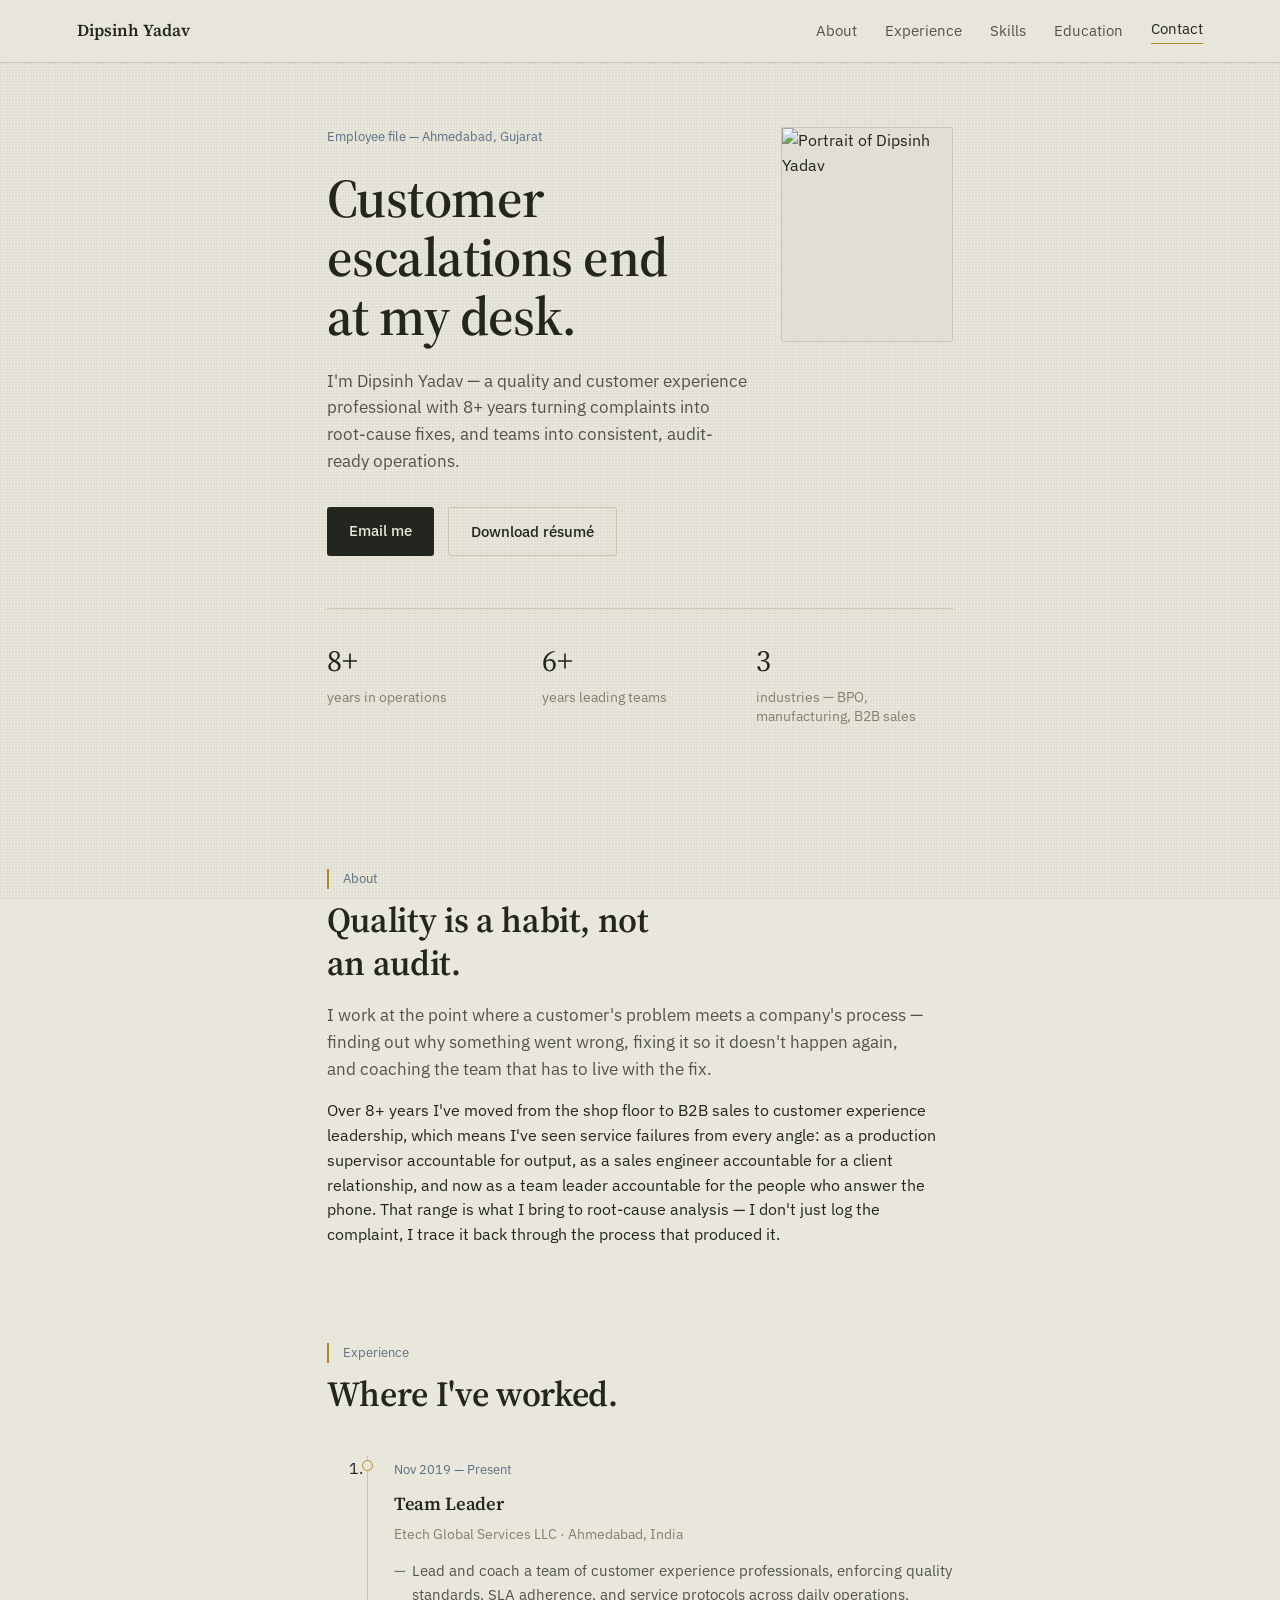
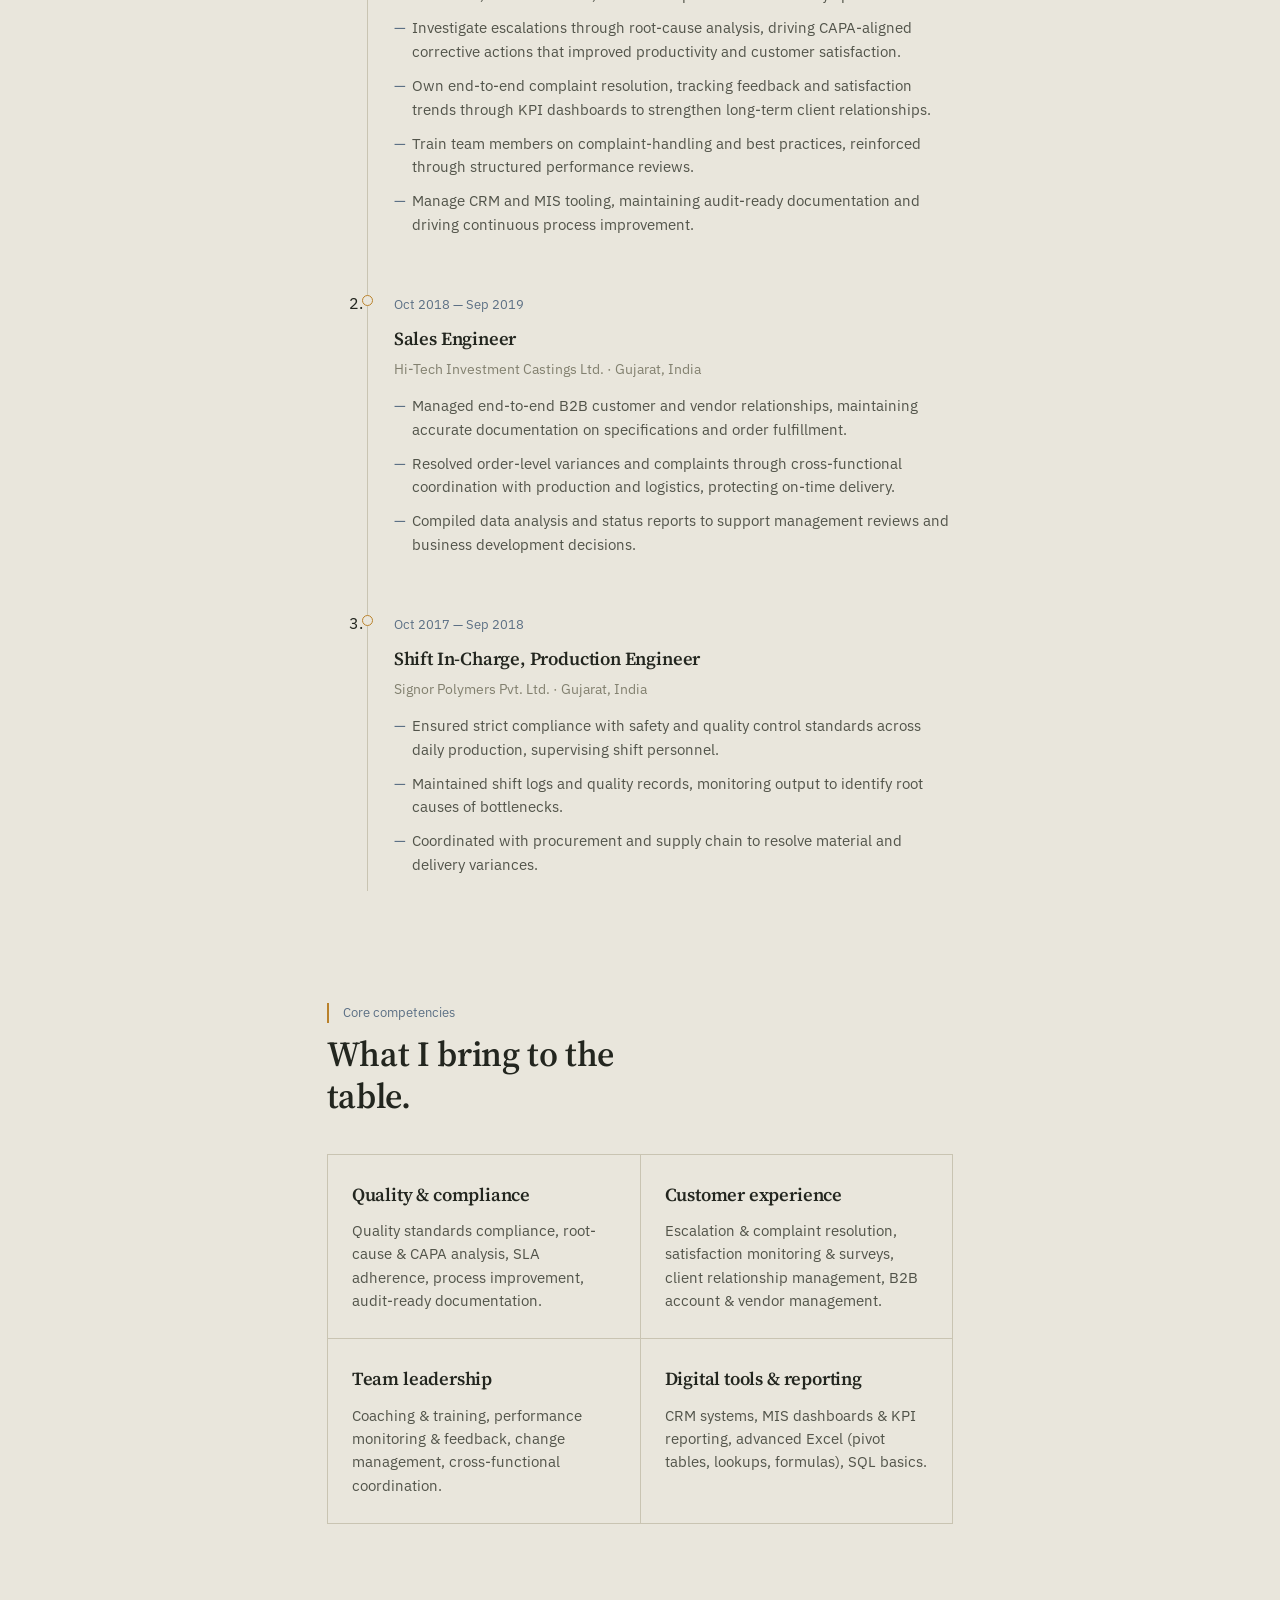
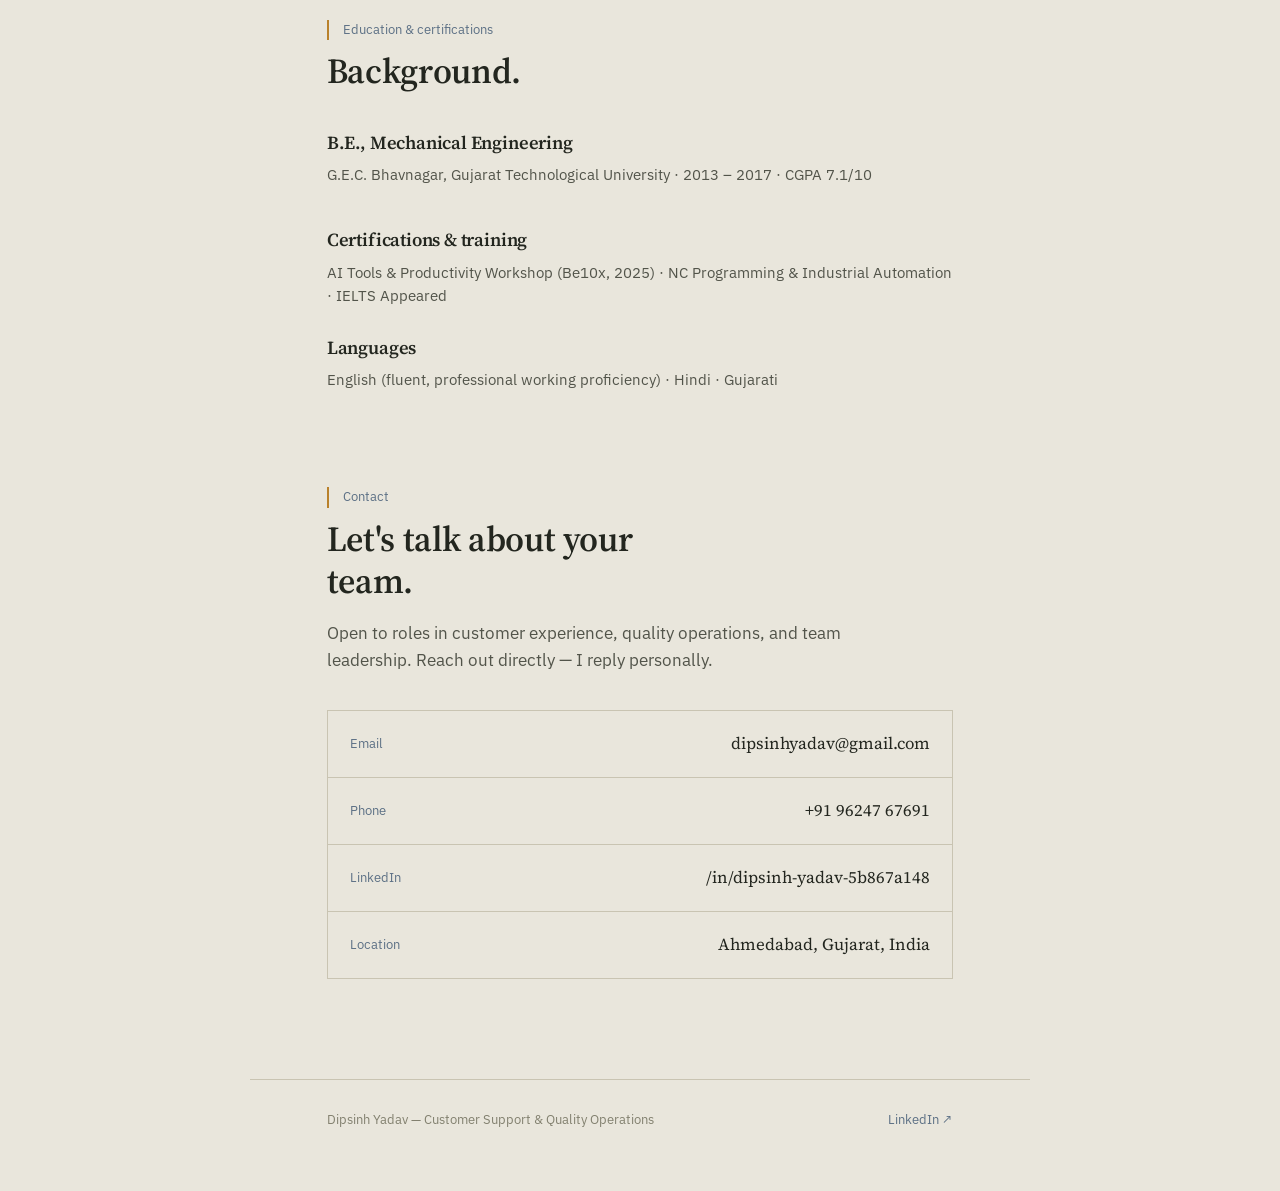
==== index.html @ c4a0b149 "Add files via upload" ====
<!DOCTYPE html>
<html lang="en">
<head>
<meta charset="UTF-8">
<meta name="viewport" content="width=device-width, initial-scale=1.0">
<title>Dipsinh Yadav — Customer Support & Quality Operations</title>
<meta name="description" content="Dipsinh Yadav — Customer Support & Quality Operations professional based in Ahmedabad, India. 8+ years resolving escalations, leading teams, and driving process improvement.">
<link rel="preconnect" href="https://fonts.googleapis.com">
<link rel="preconnect" href="https://fonts.gstatic.com" crossorigin>
<link href="https://fonts.googleapis.com/css2?family=Source+Serif+4:opsz,wght@8..60,400;8..60,500;8..60,600;8..60,700&family=IBM+Plex+Sans:wght@400;500;600&display=swap" rel="stylesheet">
<link rel="stylesheet" href="style.css">
</head>
<body>

<div class="grain"></div>

<header class="site-header">
  <a href="#top" class="brand">Dipsinh Yadav</a>
  <nav class="nav">
    <a href="#about">About</a>
    <a href="#experience">Experience</a>
    <a href="#skills">Skills</a>
    <a href="#education">Education</a>
    <a href="#contact" class="nav-cta">Contact</a>
  </nav>
  <button class="nav-toggle" id="navToggle" aria-label="Open menu" aria-expanded="false">
    <span></span><span></span><span></span>
  </button>
</header>

<main id="top">

  <!-- HERO -->
  <section class="hero">
    <div class="hero-top">
      <div class="hero-text">
        <p class="file-tag">Employee file — Ahmedabad, Gujarat</p>
        <h1>Customer escalations end<br>at my desk.</h1>
        <p class="hero-sub">I'm Dipsinh Yadav — a quality and customer experience professional with 8+ years
          turning complaints into root-cause fixes, and teams into consistent, audit-ready operations.</p>
        <div class="hero-actions">
          <a href="mailto:dipsinhyadav@gmail.com" class="btn btn-primary">Email me</a>
          <a href="Dipsinh_Yadav_Resume.pdf" class="btn btn-ghost" download>Download résumé</a>
        </div>
      </div>
      <div class="hero-photo">
        <img src="photo.jpg" alt="Portrait of Dipsinh Yadav">
      </div>
    </div>

    <dl class="stat-strip">
      <div class="stat">
        <dt>8+</dt>
        <dd>years in operations</dd>
      </div>
      <div class="stat">
        <dt>6+</dt>
        <dd>years leading teams</dd>
      </div>
      <div class="stat">
        <dt>3</dt>
        <dd>industries — BPO, manufacturing, B2B sales</dd>
      </div>
    </dl>
  </section>

  <!-- ABOUT -->
  <section id="about" class="section">
    <p class="section-label">About</p>
    <h2>Quality is a habit, not an audit.</h2>
    <div class="about-grid">
      <p class="lede">I work at the point where a customer's problem meets a company's process — finding out why
        something went wrong, fixing it so it doesn't happen again, and coaching the team that has to live with
        the fix.</p>
      <p>Over 8+ years I've moved from the shop floor to B2B sales to customer experience leadership, which means
        I've seen service failures from every angle: as a production supervisor accountable for output, as a sales
        engineer accountable for a client relationship, and now as a team leader accountable for the people who
        answer the phone. That range is what I bring to root-cause analysis — I don't just log the complaint, I
        trace it back through the process that produced it.</p>
    </div>
  </section>

  <!-- EXPERIENCE -->
  <section id="experience" class="section">
    <p class="section-label">Experience</p>
    <h2>Where I've worked.</h2>

    <ol class="timeline">
      <li class="timeline-item">
        <div class="timeline-date">
          <span class="date-range">Nov 2019 — Present</span>
        </div>
        <div class="timeline-body">
          <h3>Team Leader</h3>
          <p class="role-meta">Etech Global Services LLC · Ahmedabad, India</p>
          <ul>
            <li>Lead and coach a team of customer experience professionals, enforcing quality standards, SLA
              adherence, and service protocols across daily operations.</li>
            <li>Investigate escalations through root-cause analysis, driving CAPA-aligned corrective actions that
              improved productivity and customer satisfaction.</li>
            <li>Own end-to-end complaint resolution, tracking feedback and satisfaction trends through KPI
              dashboards to strengthen long-term client relationships.</li>
            <li>Train team members on complaint-handling and best practices, reinforced through structured
              performance reviews.</li>
            <li>Manage CRM and MIS tooling, maintaining audit-ready documentation and driving continuous process
              improvement.</li>
          </ul>
        </div>
      </li>

      <li class="timeline-item">
        <div class="timeline-date">
          <span class="date-range">Oct 2018 — Sep 2019</span>
        </div>
        <div class="timeline-body">
          <h3>Sales Engineer</h3>
          <p class="role-meta">Hi-Tech Investment Castings Ltd. · Gujarat, India</p>
          <ul>
            <li>Managed end-to-end B2B customer and vendor relationships, maintaining accurate documentation on
              specifications and order fulfillment.</li>
            <li>Resolved order-level variances and complaints through cross-functional coordination with
              production and logistics, protecting on-time delivery.</li>
            <li>Compiled data analysis and status reports to support management reviews and business development
              decisions.</li>
          </ul>
        </div>
      </li>

      <li class="timeline-item">
        <div class="timeline-date">
          <span class="date-range">Oct 2017 — Sep 2018</span>
        </div>
        <div class="timeline-body">
          <h3>Shift In-Charge, Production Engineer</h3>
          <p class="role-meta">Signor Polymers Pvt. Ltd. · Gujarat, India</p>
          <ul>
            <li>Ensured strict compliance with safety and quality control standards across daily production,
              supervising shift personnel.</li>
            <li>Maintained shift logs and quality records, monitoring output to identify root causes of
              bottlenecks.</li>
            <li>Coordinated with procurement and supply chain to resolve material and delivery variances.</li>
          </ul>
        </div>
      </li>
    </ol>
  </section>

  <!-- SKILLS -->
  <section id="skills" class="section">
    <p class="section-label">Core competencies</p>
    <h2>What I bring to the table.</h2>

    <div class="skill-grid">
      <div class="skill-card">
        <h3>Quality & compliance</h3>
        <p>Quality standards compliance, root-cause & CAPA analysis, SLA adherence, process improvement,
          audit-ready documentation.</p>
      </div>
      <div class="skill-card">
        <h3>Customer experience</h3>
        <p>Escalation & complaint resolution, satisfaction monitoring & surveys, client relationship management,
          B2B account & vendor management.</p>
      </div>
      <div class="skill-card">
        <h3>Team leadership</h3>
        <p>Coaching & training, performance monitoring & feedback, change management, cross-functional
          coordination.</p>
      </div>
      <div class="skill-card">
        <h3>Digital tools & reporting</h3>
        <p>CRM systems, MIS dashboards & KPI reporting, advanced Excel (pivot tables, lookups, formulas), SQL
          basics.</p>
      </div>
    </div>
  </section>

  <!-- EDUCATION -->
  <section id="education" class="section">
    <p class="section-label">Education & certifications</p>
    <h2>Background.</h2>

    <div class="edu-grid">
      <div class="edu-item">
        <h3>B.E., Mechanical Engineering</h3>
        <p class="role-meta">G.E.C. Bhavnagar, Gujarat Technological University · 2013 – 2017 · CGPA 7.1/10</p>
      </div>
      <div class="edu-item">
        <h3>Certifications & training</h3>
        <p>AI Tools & Productivity Workshop (Be10x, 2025) · NC Programming & Industrial Automation · IELTS
          Appeared</p>
      </div>
      <div class="edu-item">
        <h3>Languages</h3>
        <p>English (fluent, professional working proficiency) · Hindi · Gujarati</p>
      </div>
    </div>
  </section>

  <!-- CONTACT -->
  <section id="contact" class="section contact-section">
    <p class="section-label">Contact</p>
    <h2>Let's talk about your team.</h2>
    <p class="lede">Open to roles in customer experience, quality operations, and team leadership. Reach out
      directly — I reply personally.</p>

    <div class="contact-grid">
      <a href="mailto:dipsinhyadav@gmail.com" class="contact-card">
        <span class="contact-label">Email</span>
        <span class="contact-value">dipsinhyadav@gmail.com</span>
      </a>
      <a href="tel:+919624767691" class="contact-card">
        <span class="contact-label">Phone</span>
        <span class="contact-value">+91 96247 67691</span>
      </a>
      <a href="https://www.linkedin.com/in/dipsinh-yadav-5b867a148/" class="contact-card" target="_blank" rel="noopener">
        <span class="contact-label">LinkedIn</span>
        <span class="contact-value">/in/dipsinh-yadav-5b867a148</span>
      </a>
      <div class="contact-card contact-card-static">
        <span class="contact-label">Location</span>
        <span class="contact-value">Ahmedabad, Gujarat, India</span>
      </div>
    </div>
  </section>

</main>

<footer class="site-footer">
  <p>Dipsinh Yadav — Customer Support & Quality Operations</p>
  <a href="https://www.linkedin.com/in/dipsinh-yadav-5b867a148/" target="_blank" rel="noopener" class="footer-link">LinkedIn ↗</a>
</footer>

<script src="script.js"></script>
</body>
</html>
---- style.css ----
/* ==========================================================
   TOKENS
   ========================================================== */
:root {
  --paper:      #E9E6DC;
  --paper-2:    #E0DCCE;
  --ink:        #23261F;
  --ink-soft:   #52544A;
  --muted:      #82806F;
  --line:       #C9C4B2;
  --slate:      #3B4A5A;
  --slate-soft: #5C7085;
  --ochre:      #B9812B;
  --ochre-soft: #DDBD82;

  --serif: "Source Serif 4", Georgia, serif;
  --sans:  "IBM Plex Sans", -apple-system, BlinkMacSystemFont, "Segoe UI", sans-serif;

  --max-w: 780px;
  --edge: 6vw;
}

@media (prefers-reduced-motion: reduce) {
  * { animation-duration: 0.001ms !important; animation-iteration-count: 1 !important;
      transition-duration: 0.001ms !important; scroll-behavior: auto !important; }
}

* { box-sizing: border-box; }
html { scroll-behavior: smooth; }

body {
  margin: 0;
  background: var(--paper);
  color: var(--ink);
  font-family: var(--sans);
  font-size: 16px;
  line-height: 1.55;
  -webkit-font-smoothing: antialiased;
}

/* subtle paper texture so the flat colour doesn't feel like a template swatch */
.grain {
  position: fixed;
  inset: 0;
  pointer-events: none;
  z-index: 0;
  opacity: 0.05;
  background-image: radial-gradient(circle at 1px 1px, var(--ink) 1px, transparent 0);
  background-size: 3px 3px;
}

a { color: inherit; text-decoration: none; }

h1, h2, h3 {
  font-family: var(--serif);
  font-weight: 600;
  color: var(--ink);
  margin: 0;
  letter-spacing: -0.01em;
}

h2 { font-size: clamp(1.6rem, 5vw, 2.2rem); line-height: 1.2; max-width: 18ch; }
h3 { font-size: 1.15rem; }

p { margin: 0; }
ul { margin: 0; padding: 0; list-style: none; }

/* ==========================================================
   HEADER / NAV
   ========================================================== */
.site-header {
  position: sticky;
  top: 0;
  z-index: 20;
  display: flex;
  align-items: center;
  justify-content: space-between;
  padding: 18px var(--edge);
  background: rgba(233, 230, 220, 0.88);
  backdrop-filter: blur(8px);
  border-bottom: 1px solid var(--line);
}

.brand {
  font-family: var(--serif);
  font-weight: 600;
  font-size: 1.05rem;
}

.nav {
  display: none;
  gap: 28px;
  align-items: center;
  font-size: 0.92rem;
}

.nav a { color: var(--ink-soft); transition: color 0.15s ease; }
.nav a:hover { color: var(--ink); }
.nav-cta {
  color: var(--ink) !important;
  border-bottom: 1.5px solid var(--ochre);
  padding-bottom: 2px;
}

.nav-toggle {
  display: flex;
  flex-direction: column;
  justify-content: center;
  gap: 5px;
  width: 32px;
  height: 32px;
  background: none;
  border: none;
  padding: 0;
  cursor: pointer;
}
.nav-toggle span {
  display: block;
  height: 2px;
  background: var(--ink);
  border-radius: 2px;
  transition: transform 0.2s ease, opacity 0.2s ease;
}
.nav-toggle[aria-expanded="true"] span:nth-child(1) { transform: translateY(7px) rotate(45deg); }
.nav-toggle[aria-expanded="true"] span:nth-child(2) { opacity: 0; }
.nav-toggle[aria-expanded="true"] span:nth-child(3) { transform: translateY(-7px) rotate(-45deg); }

.nav.nav-open {
  display: flex;
  flex-direction: column;
  align-items: flex-start;
  position: absolute;
  top: 100%;
  left: 0;
  right: 0;
  background: var(--paper);
  padding: 20px var(--edge) 28px;
  border-bottom: 1px solid var(--line);
  gap: 18px;
}

@media (min-width: 760px) {
  .nav { display: flex; }
  .nav-toggle { display: none; }
}

/* ==========================================================
   LAYOUT HELPERS
   ========================================================== */
main { position: relative; z-index: 1; }

.section {
  max-width: var(--max-w);
  margin: 0 auto;
  padding: 88px var(--edge) 8px;
}

.section-label {
  font-size: 0.82rem;
  color: var(--slate-soft);
  margin-bottom: 10px;
  padding-left: 14px;
  border-left: 2px solid var(--ochre);
}

.lede {
  font-size: 1.08rem;
  color: var(--ink-soft);
  max-width: 60ch;
  margin-top: 18px;
}

/* ==========================================================
   HERO
   ========================================================== */
.hero {
  max-width: var(--max-w);
  margin: 0 auto;
  padding: 64px var(--edge) 56px;
  position: relative;
  z-index: 1;
}

.hero-top {
  display: flex;
  flex-direction: column-reverse;
  gap: 32px;
  align-items: flex-start;
}

.hero-text { flex: 1; }

.hero-photo {
  width: 132px;
  flex-shrink: 0;
}

.hero-photo img {
  width: 100%;
  aspect-ratio: 4 / 5;
  object-fit: cover;
  display: block;
  border: 1px solid var(--line);
  border-radius: 2px;
  filter: grayscale(35%) contrast(1.03);
  background: var(--paper-2);
}

@media (min-width: 620px) {
  .hero-top { flex-direction: row; align-items: flex-start; justify-content: space-between; }
  .hero-photo { width: 172px; }
}

.file-tag {
  font-size: 0.82rem;
  color: var(--slate-soft);
  margin-bottom: 22px;
}

.hero h1 {
  font-size: clamp(2.1rem, 8vw, 3.4rem);
  line-height: 1.08;
  max-width: 14ch;
}

.hero-sub {
  margin-top: 22px;
  font-size: 1.08rem;
  color: var(--ink-soft);
  max-width: 52ch;
}

.hero-actions {
  display: flex;
  flex-wrap: wrap;
  gap: 14px;
  margin-top: 32px;
}

.btn {
  display: inline-block;
  padding: 12px 22px;
  border-radius: 3px;
  font-size: 0.95rem;
  font-weight: 500;
  transition: background 0.15s ease, color 0.15s ease, border-color 0.15s ease;
}

.btn-primary {
  background: var(--ink);
  color: var(--paper);
}
.btn-primary:hover { background: var(--slate); }

.btn-ghost {
  border: 1px solid var(--line);
  color: var(--ink);
}
.btn-ghost:hover { border-color: var(--ink); }

.stat-strip {
  margin: 52px 0 0;
  padding-top: 28px;
  border-top: 1px solid var(--line);
  display: grid;
  grid-template-columns: repeat(3, 1fr);
  gap: 18px;
}

.stat dt {
  font-family: var(--serif);
  font-size: 1.9rem;
  color: var(--ink);
}
.stat dd {
  margin: 4px 0 0;
  font-size: 0.85rem;
  color: var(--muted);
  line-height: 1.35;
}

/* ==========================================================
   ABOUT
   ========================================================== */
.about-grid p + p { margin-top: 16px; }
.about-grid { max-width: 62ch; }
.about-grid .lede { margin-top: 18px; }

/* ==========================================================
   EXPERIENCE / TIMELINE
   ========================================================== */
.timeline {
  margin-top: 40px;
  position: relative;
}

.timeline-item {
  position: relative;
  padding-left: 26px;
  border-left: 1.5px solid var(--line);
  padding-bottom: 44px;
}
.timeline-item:last-child { padding-bottom: 4px; }

.timeline-item::before {
  content: "";
  position: absolute;
  left: -5.5px;
  top: 4px;
  width: 9px;
  height: 9px;
  border-radius: 50%;
  background: var(--paper);
  border: 1.5px solid var(--ochre);
}

.date-range {
  display: inline-block;
  font-size: 0.82rem;
  color: var(--slate-soft);
  margin-bottom: 10px;
}

.timeline-body h3 { margin-bottom: 4px; }

.role-meta {
  font-size: 0.9rem;
  color: var(--muted);
  margin-bottom: 14px;
}

.timeline-body ul { margin-top: 14px; }
.timeline-body li {
  position: relative;
  padding-left: 18px;
  color: var(--ink-soft);
  font-size: 0.96rem;
  margin-bottom: 10px;
}
.timeline-body li::before {
  content: "—";
  position: absolute;
  left: 0;
  color: var(--slate-soft);
}

/* ==========================================================
   SKILLS
   ========================================================== */
.skill-grid {
  margin-top: 36px;
  display: grid;
  grid-template-columns: 1fr;
  gap: 1px;
  background: var(--line);
  border: 1px solid var(--line);
}

.skill-card {
  background: var(--paper);
  padding: 26px 24px;
}

.skill-card h3 { margin-bottom: 10px; }
.skill-card p { color: var(--ink-soft); font-size: 0.94rem; }

@media (min-width: 620px) {
  .skill-grid { grid-template-columns: 1fr 1fr; }
}

/* ==========================================================
   EDUCATION
   ========================================================== */
.edu-grid {
  margin-top: 36px;
  display: flex;
  flex-direction: column;
  gap: 26px;
}

.edu-item h3 { margin-bottom: 6px; }
.edu-item p { color: var(--ink-soft); font-size: 0.94rem; }

/* ==========================================================
   CONTACT
   ========================================================== */
.contact-section { padding-bottom: 100px; }

.contact-grid {
  margin-top: 36px;
  display: flex;
  flex-direction: column;
  gap: 1px;
  background: var(--line);
  border: 1px solid var(--line);
}

.contact-card {
  background: var(--paper);
  padding: 20px 22px;
  display: flex;
  justify-content: space-between;
  align-items: center;
  gap: 12px;
  transition: background 0.15s ease;
}

a.contact-card:hover { background: var(--paper-2); }

.contact-label {
  font-size: 0.82rem;
  color: var(--slate-soft);
}

.contact-value {
  font-family: var(--serif);
  font-size: 1.05rem;
}

/* ==========================================================
   FOOTER
   ========================================================== */
.site-footer {
  max-width: var(--max-w);
  margin: 0 auto;
  padding: 30px var(--edge) 60px;
  display: flex;
  justify-content: space-between;
  align-items: center;
  font-size: 0.82rem;
  color: var(--muted);
  border-top: 1px solid var(--line);
}

.footer-link {
  color: var(--slate-soft);
  border-bottom: 1px solid transparent;
  transition: border-color 0.15s ease, color 0.15s ease;
}
.footer-link:hover {
  color: var(--ink);
  border-color: var(--ochre);
}

/* ==========================================================
   REVEAL ON SCROLL (one quiet effect, not per-card)
   ========================================================== */
.section, .hero {
  opacity: 0;
  transform: translateY(14px);
  transition: opacity 0.6s ease, transform 0.6s ease;
}
.section.is-visible, .hero.is-visible {
  opacity: 1;
  transform: translateY(0);
}
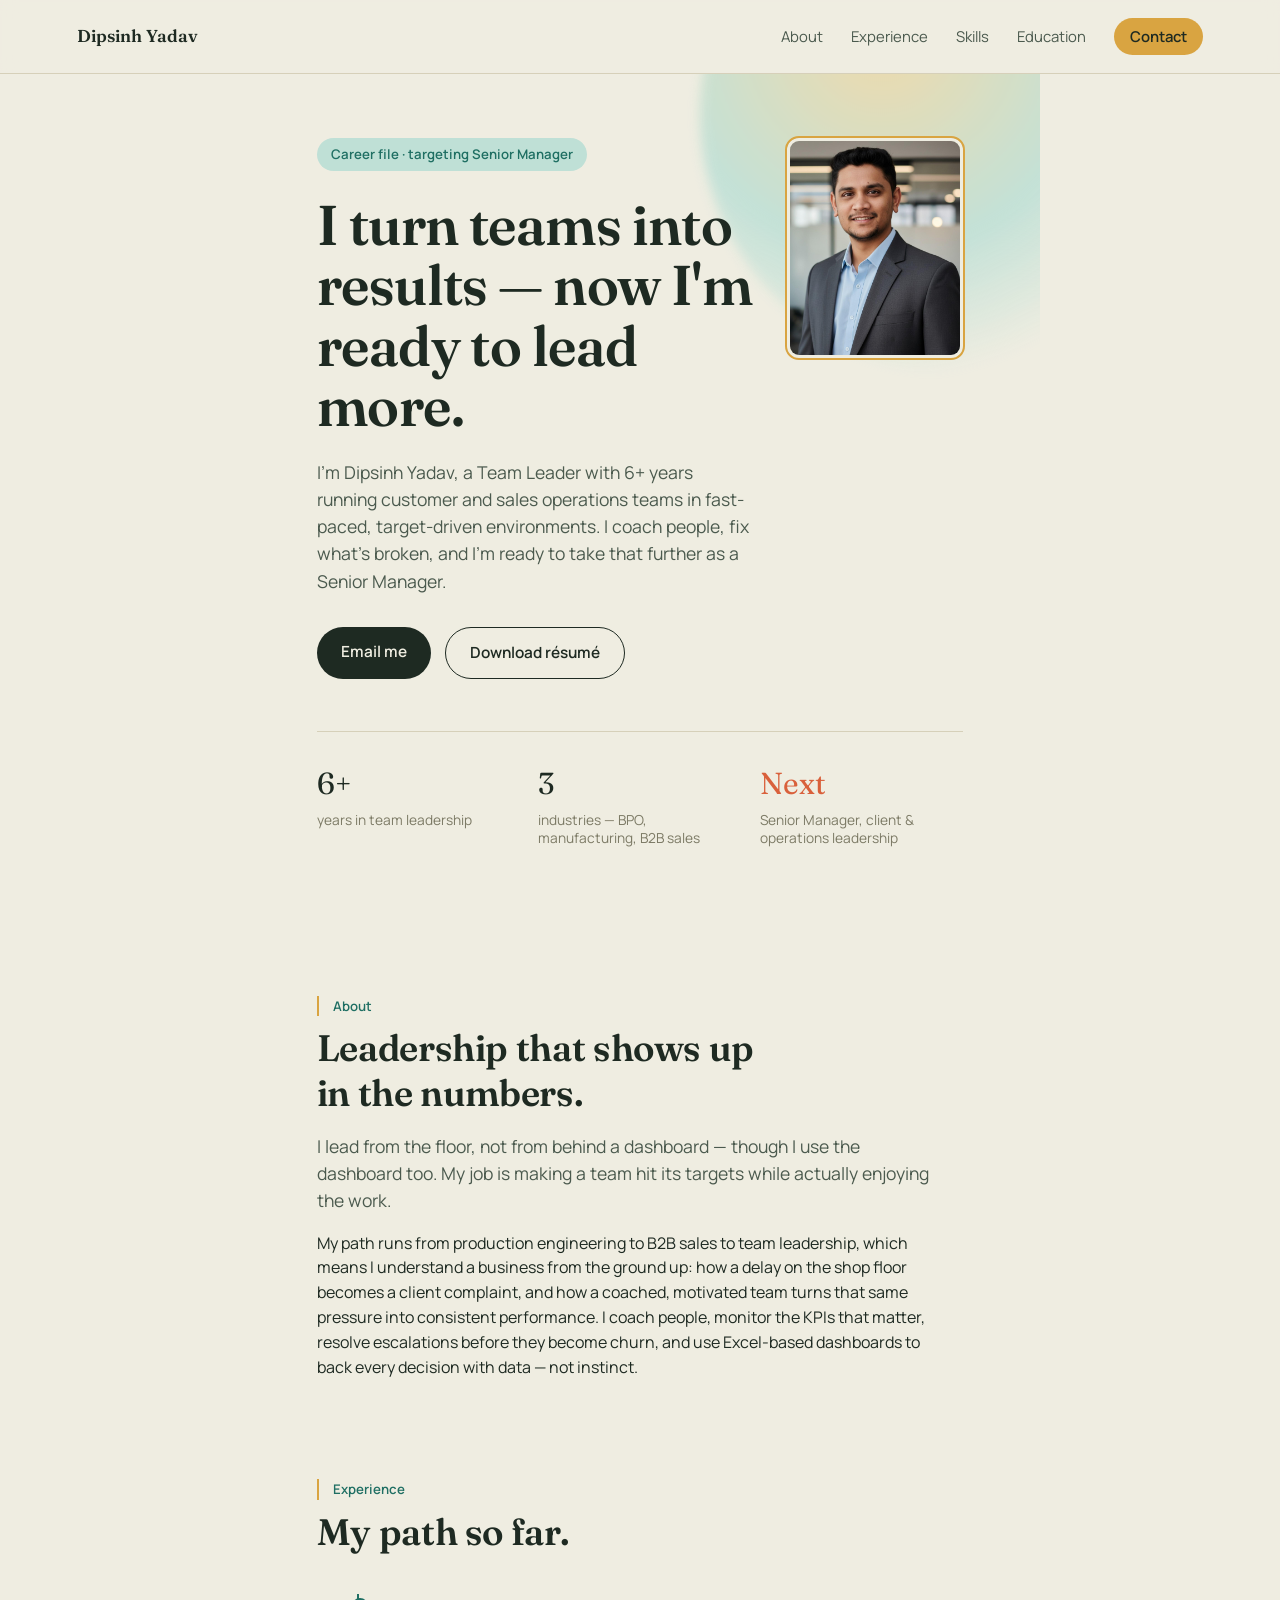
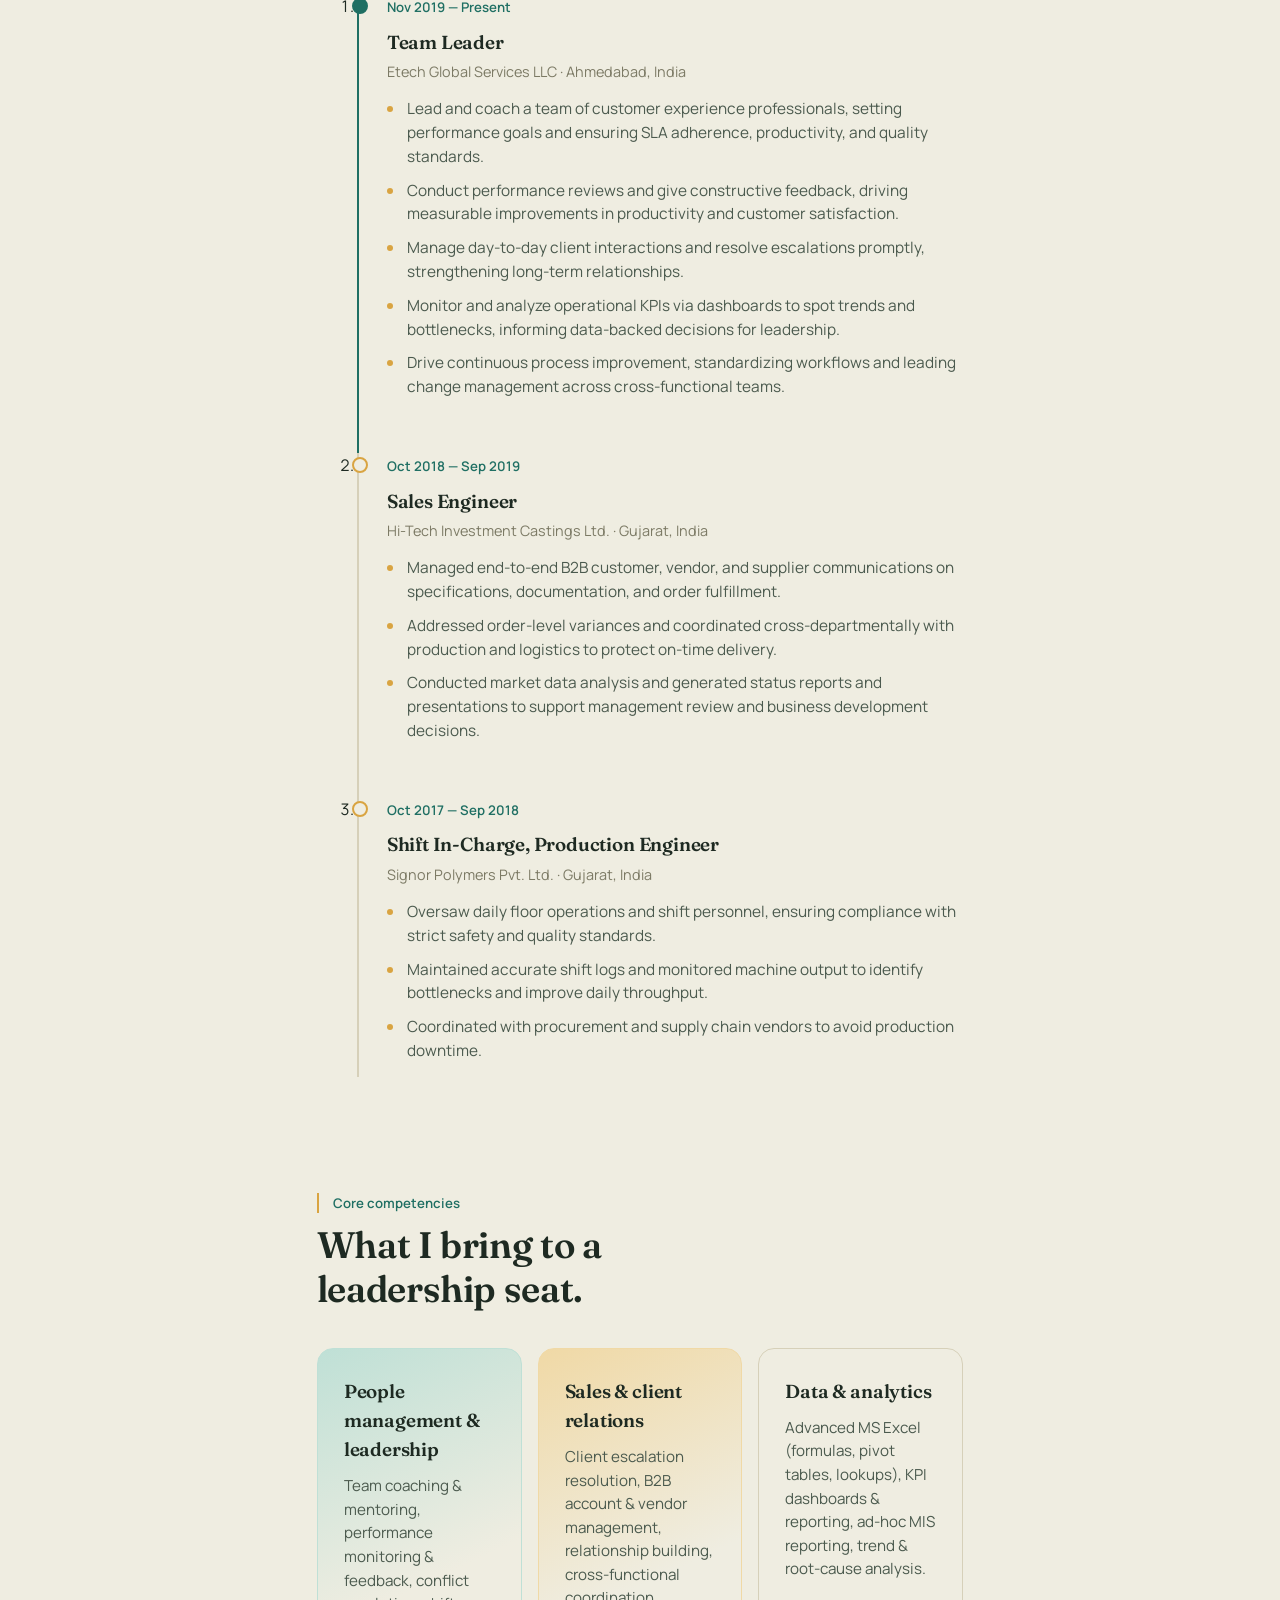
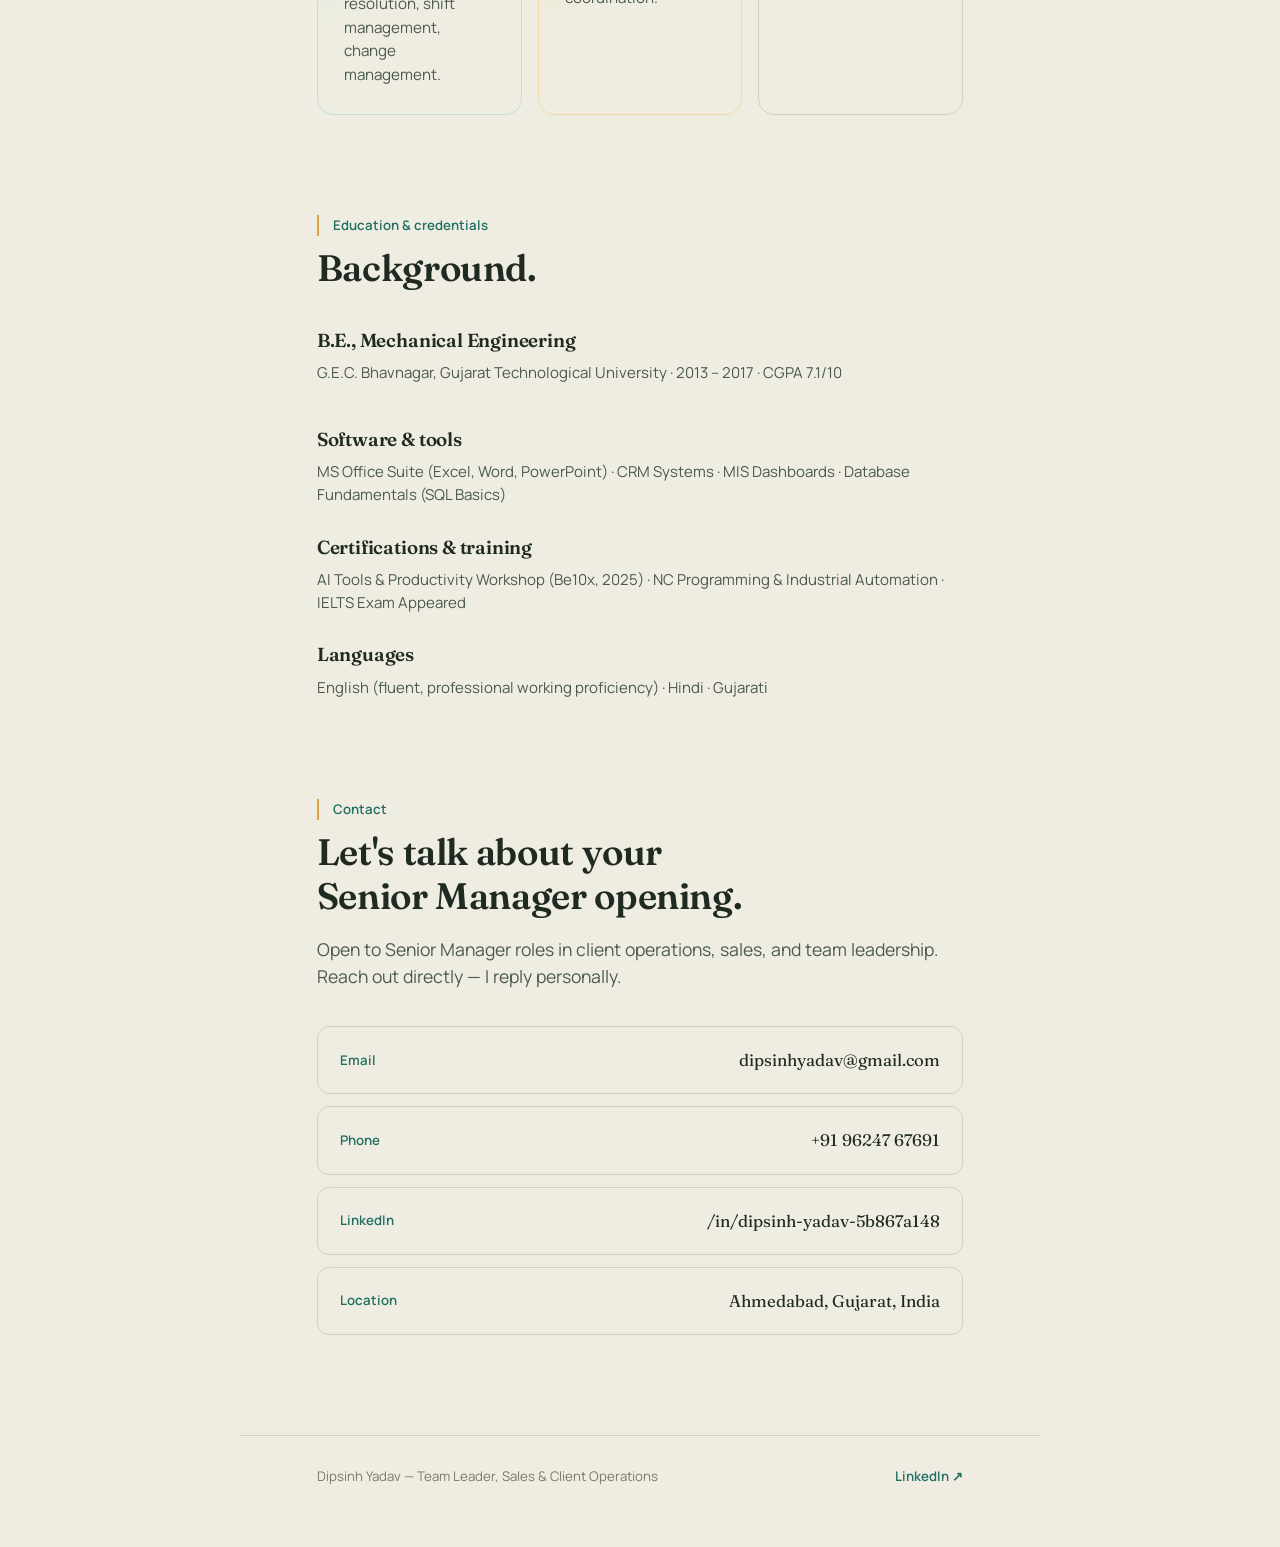
==== commit 6bb3899f: "Add files via upload" ====
--- a/index.html
+++ b/index.html
@@ -3,16 +3,14 @@
 <head>
 <meta charset="UTF-8">
 <meta name="viewport" content="width=device-width, initial-scale=1.0">
-<title>Dipsinh Yadav — Customer Support & Quality Operations</title>
-<meta name="description" content="Dipsinh Yadav — Customer Support & Quality Operations professional based in Ahmedabad, India. 8+ years resolving escalations, leading teams, and driving process improvement.">
+<title>Dipsinh Yadav — Team Leader, Sales & Client Operations</title>
+<meta name="description" content="Dipsinh Yadav — Team Leader with 6+ years leading customer and sales operations teams, targeting a Senior Manager role. Ahmedabad, India.">
 <link rel="preconnect" href="https://fonts.googleapis.com">
 <link rel="preconnect" href="https://fonts.gstatic.com" crossorigin>
-<link href="https://fonts.googleapis.com/css2?family=Source+Serif+4:opsz,wght@8..60,400;8..60,500;8..60,600;8..60,700&family=IBM+Plex+Sans:wght@400;500;600&display=swap" rel="stylesheet">
+<link href="https://fonts.googleapis.com/css2?family=Fraunces:opsz,wght@9..144,500;9..144,600;9..144,700&family=Manrope:wght@400;500;600;700&display=swap" rel="stylesheet">
 <link rel="stylesheet" href="style.css">
 </head>
 <body>
-
-<div class="grain"></div>
 
 <header class="site-header">
   <a href="#top" class="brand">Dipsinh Yadav</a>
@@ -32,12 +30,14 @@
 
   <!-- HERO -->
   <section class="hero">
+    <div class="hero-glow" aria-hidden="true"></div>
     <div class="hero-top">
       <div class="hero-text">
-        <p class="file-tag">Employee file — Ahmedabad, Gujarat</p>
-        <h1>Customer escalations end<br>at my desk.</h1>
-        <p class="hero-sub">I'm Dipsinh Yadav — a quality and customer experience professional with 8+ years
-          turning complaints into root-cause fixes, and teams into consistent, audit-ready operations.</p>
+        <p class="eyebrow">Career file · targeting Senior Manager</p>
+        <h1>I turn teams into<br>results — now I'm<br>ready to lead more.</h1>
+        <p class="hero-sub">I'm Dipsinh Yadav, a Team Leader with 6+ years running customer and sales
+          operations teams in fast-paced, target-driven environments. I coach people, fix what's broken,
+          and I'm ready to take that further as a Senior Manager.</p>
         <div class="hero-actions">
           <a href="mailto:dipsinhyadav@gmail.com" class="btn btn-primary">Email me</a>
           <a href="Dipsinh_Yadav_Resume.pdf" class="btn btn-ghost" download>Download résumé</a>
@@ -50,40 +50,39 @@
 
     <dl class="stat-strip">
       <div class="stat">
-        <dt>8+</dt>
-        <dd>years in operations</dd>
-      </div>
-      <div class="stat">
         <dt>6+</dt>
-        <dd>years leading teams</dd>
+        <dd>years in team leadership</dd>
       </div>
       <div class="stat">
         <dt>3</dt>
         <dd>industries — BPO, manufacturing, B2B sales</dd>
       </div>
+      <div class="stat stat-target">
+        <dt>Next</dt>
+        <dd>Senior Manager, client &amp; operations leadership</dd>
+      </div>
     </dl>
   </section>
 
   <!-- ABOUT -->
   <section id="about" class="section">
     <p class="section-label">About</p>
-    <h2>Quality is a habit, not an audit.</h2>
+    <h2>Leadership that shows up in the numbers.</h2>
     <div class="about-grid">
-      <p class="lede">I work at the point where a customer's problem meets a company's process — finding out why
-        something went wrong, fixing it so it doesn't happen again, and coaching the team that has to live with
-        the fix.</p>
-      <p>Over 8+ years I've moved from the shop floor to B2B sales to customer experience leadership, which means
-        I've seen service failures from every angle: as a production supervisor accountable for output, as a sales
-        engineer accountable for a client relationship, and now as a team leader accountable for the people who
-        answer the phone. That range is what I bring to root-cause analysis — I don't just log the complaint, I
-        trace it back through the process that produced it.</p>
+      <p class="lede">I lead from the floor, not from behind a dashboard — though I use the dashboard too.
+        My job is making a team hit its targets while actually enjoying the work.</p>
+      <p>My path runs from production engineering to B2B sales to team leadership, which means I understand
+        a business from the ground up: how a delay on the shop floor becomes a client complaint, and how a
+        coached, motivated team turns that same pressure into consistent performance. I coach people,
+        monitor the KPIs that matter, resolve escalations before they become churn, and use Excel-based
+        dashboards to back every decision with data — not instinct.</p>
     </div>
   </section>
 
   <!-- EXPERIENCE -->
   <section id="experience" class="section">
     <p class="section-label">Experience</p>
-    <h2>Where I've worked.</h2>
+    <h2>My path so far.</h2>
 
     <ol class="timeline">
       <li class="timeline-item">
@@ -94,16 +93,16 @@
           <h3>Team Leader</h3>
           <p class="role-meta">Etech Global Services LLC · Ahmedabad, India</p>
           <ul>
-            <li>Lead and coach a team of customer experience professionals, enforcing quality standards, SLA
-              adherence, and service protocols across daily operations.</li>
-            <li>Investigate escalations through root-cause analysis, driving CAPA-aligned corrective actions that
-              improved productivity and customer satisfaction.</li>
-            <li>Own end-to-end complaint resolution, tracking feedback and satisfaction trends through KPI
-              dashboards to strengthen long-term client relationships.</li>
-            <li>Train team members on complaint-handling and best practices, reinforced through structured
-              performance reviews.</li>
-            <li>Manage CRM and MIS tooling, maintaining audit-ready documentation and driving continuous process
-              improvement.</li>
+            <li>Lead and coach a team of customer experience professionals, setting performance goals and
+              ensuring SLA adherence, productivity, and quality standards.</li>
+            <li>Conduct performance reviews and give constructive feedback, driving measurable improvements
+              in productivity and customer satisfaction.</li>
+            <li>Manage day-to-day client interactions and resolve escalations promptly, strengthening
+              long-term relationships.</li>
+            <li>Monitor and analyze operational KPIs via dashboards to spot trends and bottlenecks,
+              informing data-backed decisions for leadership.</li>
+            <li>Drive continuous process improvement, standardizing workflows and leading change management
+              across cross-functional teams.</li>
           </ul>
         </div>
       </li>
@@ -116,12 +115,12 @@
           <h3>Sales Engineer</h3>
           <p class="role-meta">Hi-Tech Investment Castings Ltd. · Gujarat, India</p>
           <ul>
-            <li>Managed end-to-end B2B customer and vendor relationships, maintaining accurate documentation on
-              specifications and order fulfillment.</li>
-            <li>Resolved order-level variances and complaints through cross-functional coordination with
-              production and logistics, protecting on-time delivery.</li>
-            <li>Compiled data analysis and status reports to support management reviews and business development
-              decisions.</li>
+            <li>Managed end-to-end B2B customer, vendor, and supplier communications on specifications,
+              documentation, and order fulfillment.</li>
+            <li>Addressed order-level variances and coordinated cross-departmentally with production and
+              logistics to protect on-time delivery.</li>
+            <li>Conducted market data analysis and generated status reports and presentations to support
+              management review and business development decisions.</li>
           </ul>
         </div>
       </li>
@@ -134,11 +133,11 @@
           <h3>Shift In-Charge, Production Engineer</h3>
           <p class="role-meta">Signor Polymers Pvt. Ltd. · Gujarat, India</p>
           <ul>
-            <li>Ensured strict compliance with safety and quality control standards across daily production,
-              supervising shift personnel.</li>
-            <li>Maintained shift logs and quality records, monitoring output to identify root causes of
-              bottlenecks.</li>
-            <li>Coordinated with procurement and supply chain to resolve material and delivery variances.</li>
+            <li>Oversaw daily floor operations and shift personnel, ensuring compliance with strict safety
+              and quality standards.</li>
+            <li>Maintained accurate shift logs and monitored machine output to identify bottlenecks and
+              improve daily throughput.</li>
+            <li>Coordinated with procurement and supply chain vendors to avoid production downtime.</li>
           </ul>
         </div>
       </li>
@@ -148,35 +147,30 @@
   <!-- SKILLS -->
   <section id="skills" class="section">
     <p class="section-label">Core competencies</p>
-    <h2>What I bring to the table.</h2>
+    <h2>What I bring to a leadership seat.</h2>
 
     <div class="skill-grid">
-      <div class="skill-card">
-        <h3>Quality & compliance</h3>
-        <p>Quality standards compliance, root-cause & CAPA analysis, SLA adherence, process improvement,
-          audit-ready documentation.</p>
-      </div>
-      <div class="skill-card">
-        <h3>Customer experience</h3>
-        <p>Escalation & complaint resolution, satisfaction monitoring & surveys, client relationship management,
-          B2B account & vendor management.</p>
-      </div>
-      <div class="skill-card">
-        <h3>Team leadership</h3>
-        <p>Coaching & training, performance monitoring & feedback, change management, cross-functional
-          coordination.</p>
-      </div>
-      <div class="skill-card">
-        <h3>Digital tools & reporting</h3>
-        <p>CRM systems, MIS dashboards & KPI reporting, advanced Excel (pivot tables, lookups, formulas), SQL
-          basics.</p>
+      <div class="skill-card skill-card-a">
+        <h3>People management &amp; leadership</h3>
+        <p>Team coaching &amp; mentoring, performance monitoring &amp; feedback, conflict resolution, shift
+          management, change management.</p>
+      </div>
+      <div class="skill-card skill-card-b">
+        <h3>Sales &amp; client relations</h3>
+        <p>Client escalation resolution, B2B account &amp; vendor management, relationship building,
+          cross-functional coordination.</p>
+      </div>
+      <div class="skill-card skill-card-c">
+        <h3>Data &amp; analytics</h3>
+        <p>Advanced MS Excel (formulas, pivot tables, lookups), KPI dashboards &amp; reporting, ad-hoc MIS
+          reporting, trend &amp; root-cause analysis.</p>
       </div>
     </div>
   </section>
 
   <!-- EDUCATION -->
   <section id="education" class="section">
-    <p class="section-label">Education & certifications</p>
+    <p class="section-label">Education &amp; credentials</p>
     <h2>Background.</h2>
 
     <div class="edu-grid">
@@ -185,9 +179,14 @@
         <p class="role-meta">G.E.C. Bhavnagar, Gujarat Technological University · 2013 – 2017 · CGPA 7.1/10</p>
       </div>
       <div class="edu-item">
-        <h3>Certifications & training</h3>
-        <p>AI Tools & Productivity Workshop (Be10x, 2025) · NC Programming & Industrial Automation · IELTS
-          Appeared</p>
+        <h3>Software &amp; tools</h3>
+        <p>MS Office Suite (Excel, Word, PowerPoint) · CRM Systems · MIS Dashboards · Database Fundamentals
+          (SQL Basics)</p>
+      </div>
+      <div class="edu-item">
+        <h3>Certifications &amp; training</h3>
+        <p>AI Tools &amp; Productivity Workshop (Be10x, 2025) · NC Programming &amp; Industrial Automation ·
+          IELTS Exam Appeared</p>
       </div>
       <div class="edu-item">
         <h3>Languages</h3>
@@ -199,8 +198,8 @@
   <!-- CONTACT -->
   <section id="contact" class="section contact-section">
     <p class="section-label">Contact</p>
-    <h2>Let's talk about your team.</h2>
-    <p class="lede">Open to roles in customer experience, quality operations, and team leadership. Reach out
+    <h2>Let's talk about your Senior Manager opening.</h2>
+    <p class="lede">Open to Senior Manager roles in client operations, sales, and team leadership. Reach out
       directly — I reply personally.</p>
 
     <div class="contact-grid">
@@ -226,7 +225,7 @@
 </main>
 
 <footer class="site-footer">
-  <p>Dipsinh Yadav — Customer Support & Quality Operations</p>
+  <p>Dipsinh Yadav — Team Leader, Sales &amp; Client Operations</p>
   <a href="https://www.linkedin.com/in/dipsinh-yadav-5b867a148/" target="_blank" rel="noopener" class="footer-link">LinkedIn ↗</a>
 </footer>
 
--- a/style.css
+++ b/style.css
@@ -2,21 +2,23 @@
    TOKENS
    ========================================================== */
 :root {
-  --paper:      #E9E6DC;
-  --paper-2:    #E0DCCE;
-  --ink:        #23261F;
-  --ink-soft:   #52544A;
-  --muted:      #82806F;
-  --line:       #C9C4B2;
-  --slate:      #3B4A5A;
-  --slate-soft: #5C7085;
-  --ochre:      #B9812B;
-  --ochre-soft: #DDBD82;
-
-  --serif: "Source Serif 4", Georgia, serif;
-  --sans:  "IBM Plex Sans", -apple-system, BlinkMacSystemFont, "Segoe UI", sans-serif;
-
-  --max-w: 780px;
+  --paper:      #EFEDE1;
+  --paper-2:    #E6E2D2;
+  --ink:        #1E2A22;
+  --ink-soft:   #4B5A4E;
+  --muted:      #7C7A65;
+  --line:       #D6D0B9;
+
+  --gold:       #D9A441;
+  --gold-soft:  #F0D9A6;
+  --teal:       #1F6F63;
+  --teal-soft:  #BFE0D6;
+  --coral:      #D9603B;
+
+  --serif: "Fraunces", Georgia, serif;
+  --sans:  "Manrope", -apple-system, BlinkMacSystemFont, "Segoe UI", sans-serif;
+
+  --max-w: 800px;
   --edge: 6vw;
 }
 
@@ -38,17 +40,6 @@
   -webkit-font-smoothing: antialiased;
 }
 
-/* subtle paper texture so the flat colour doesn't feel like a template swatch */
-.grain {
-  position: fixed;
-  inset: 0;
-  pointer-events: none;
-  z-index: 0;
-  opacity: 0.05;
-  background-image: radial-gradient(circle at 1px 1px, var(--ink) 1px, transparent 0);
-  background-size: 3px 3px;
-}
-
 a { color: inherit; text-decoration: none; }
 
 h1, h2, h3 {
@@ -59,8 +50,8 @@
   letter-spacing: -0.01em;
 }
 
-h2 { font-size: clamp(1.6rem, 5vw, 2.2rem); line-height: 1.2; max-width: 18ch; }
-h3 { font-size: 1.15rem; }
+h2 { font-size: clamp(1.7rem, 5vw, 2.3rem); line-height: 1.2; max-width: 18ch; }
+h3 { font-size: 1.18rem; }
 
 p { margin: 0; }
 ul { margin: 0; padding: 0; list-style: none; }
@@ -76,7 +67,7 @@
   align-items: center;
   justify-content: space-between;
   padding: 18px var(--edge);
-  background: rgba(233, 230, 220, 0.88);
+  background: rgba(239, 237, 225, 0.85);
   backdrop-filter: blur(8px);
   border-bottom: 1px solid var(--line);
 }
@@ -84,23 +75,26 @@
 .brand {
   font-family: var(--serif);
   font-weight: 600;
-  font-size: 1.05rem;
+  font-size: 1.08rem;
 }
 
 .nav {
   display: none;
   gap: 28px;
   align-items: center;
-  font-size: 0.92rem;
+  font-size: 0.93rem;
 }
 
 .nav a { color: var(--ink-soft); transition: color 0.15s ease; }
 .nav a:hover { color: var(--ink); }
 .nav-cta {
   color: var(--ink) !important;
-  border-bottom: 1.5px solid var(--ochre);
-  padding-bottom: 2px;
-}
+  background: var(--gold);
+  padding: 7px 16px;
+  border-radius: 100px;
+  font-weight: 600;
+}
+.nav-cta:hover { background: var(--coral); color: var(--paper) !important; }
 
 .nav-toggle {
   display: flex;
@@ -152,36 +146,58 @@
 .section {
   max-width: var(--max-w);
   margin: 0 auto;
-  padding: 88px var(--edge) 8px;
+  padding: 92px var(--edge) 8px;
 }
 
 .section-label {
-  font-size: 0.82rem;
-  color: var(--slate-soft);
+  font-size: 0.83rem;
+  font-weight: 600;
+  color: var(--teal);
   margin-bottom: 10px;
   padding-left: 14px;
-  border-left: 2px solid var(--ochre);
+  border-left: 2px solid var(--gold);
 }
 
 .lede {
-  font-size: 1.08rem;
+  font-size: 1.1rem;
   color: var(--ink-soft);
   max-width: 60ch;
   margin-top: 18px;
 }
 
 /* ==========================================================
-   HERO
+   HERO — the one bold, lively moment on the page
    ========================================================== */
 .hero {
+  position: relative;
   max-width: var(--max-w);
   margin: 0 auto;
   padding: 64px var(--edge) 56px;
+  overflow: hidden;
+}
+
+.hero-glow {
+  position: absolute;
+  top: -220px;
+  right: -180px;
+  width: 520px;
+  height: 520px;
+  border-radius: 50%;
+  background: radial-gradient(circle at 35% 35%, var(--gold-soft) 0%, var(--teal-soft) 45%, transparent 72%);
+  filter: blur(6px);
+  opacity: 0.9;
+  z-index: 0;
+  animation: drift 14s ease-in-out infinite alternate;
+}
+
+@keyframes drift {
+  from { transform: translate(0, 0) scale(1); }
+  to   { transform: translate(-24px, 30px) scale(1.06); }
+}
+
+.hero-top {
   position: relative;
   z-index: 1;
-}
-
-.hero-top {
   display: flex;
   flex-direction: column-reverse;
   gap: 32px;
@@ -190,7 +206,60 @@
 
 .hero-text { flex: 1; }
 
+.eyebrow {
+  display: inline-block;
+  font-size: 0.83rem;
+  font-weight: 600;
+  color: var(--teal);
+  background: var(--teal-soft);
+  padding: 6px 14px;
+  border-radius: 100px;
+  margin-bottom: 24px;
+}
+
+.hero h1 {
+  font-size: clamp(2.2rem, 8vw, 3.5rem);
+  line-height: 1.08;
+}
+
+.hero-sub {
+  margin-top: 22px;
+  font-size: 1.1rem;
+  color: var(--ink-soft);
+  max-width: 52ch;
+}
+
+.hero-actions {
+  display: flex;
+  flex-wrap: wrap;
+  gap: 14px;
+  margin-top: 32px;
+}
+
+.btn {
+  display: inline-block;
+  padding: 13px 24px;
+  border-radius: 100px;
+  font-size: 0.96rem;
+  font-weight: 600;
+  transition: background 0.15s ease, color 0.15s ease, border-color 0.15s ease, transform 0.15s ease;
+}
+
+.btn-primary {
+  background: var(--ink);
+  color: var(--paper);
+}
+.btn-primary:hover { background: var(--teal); transform: translateY(-1px); }
+
+.btn-ghost {
+  border: 1.5px solid var(--ink);
+  color: var(--ink);
+}
+.btn-ghost:hover { border-color: var(--coral); color: var(--coral); transform: translateY(-1px); }
+
 .hero-photo {
+  position: relative;
+  z-index: 1;
   width: 132px;
   flex-shrink: 0;
 }
@@ -200,65 +269,20 @@
   aspect-ratio: 4 / 5;
   object-fit: cover;
   display: block;
-  border: 1px solid var(--line);
-  border-radius: 2px;
-  filter: grayscale(35%) contrast(1.03);
+  border-radius: 12px;
+  border: 3px solid var(--paper);
+  outline: 2px solid var(--gold);
   background: var(--paper-2);
 }
 
 @media (min-width: 620px) {
   .hero-top { flex-direction: row; align-items: flex-start; justify-content: space-between; }
-  .hero-photo { width: 172px; }
-}
-
-.file-tag {
-  font-size: 0.82rem;
-  color: var(--slate-soft);
-  margin-bottom: 22px;
-}
-
-.hero h1 {
-  font-size: clamp(2.1rem, 8vw, 3.4rem);
-  line-height: 1.08;
-  max-width: 14ch;
-}
-
-.hero-sub {
-  margin-top: 22px;
-  font-size: 1.08rem;
-  color: var(--ink-soft);
-  max-width: 52ch;
-}
-
-.hero-actions {
-  display: flex;
-  flex-wrap: wrap;
-  gap: 14px;
-  margin-top: 32px;
-}
-
-.btn {
-  display: inline-block;
-  padding: 12px 22px;
-  border-radius: 3px;
-  font-size: 0.95rem;
-  font-weight: 500;
-  transition: background 0.15s ease, color 0.15s ease, border-color 0.15s ease;
-}
-
-.btn-primary {
-  background: var(--ink);
-  color: var(--paper);
-}
-.btn-primary:hover { background: var(--slate); }
-
-.btn-ghost {
-  border: 1px solid var(--line);
-  color: var(--ink);
-}
-.btn-ghost:hover { border-color: var(--ink); }
+  .hero-photo { width: 176px; }
+}
 
 .stat-strip {
+  position: relative;
+  z-index: 1;
   margin: 52px 0 0;
   padding-top: 28px;
   border-top: 1px solid var(--line);
@@ -274,10 +298,12 @@
 }
 .stat dd {
   margin: 4px 0 0;
-  font-size: 0.85rem;
+  font-size: 0.86rem;
   color: var(--muted);
   line-height: 1.35;
 }
+
+.stat-target dt { color: var(--coral); }
 
 /* ==========================================================
    ABOUT
@@ -287,7 +313,7 @@
 .about-grid .lede { margin-top: 18px; }
 
 /* ==========================================================
-   EXPERIENCE / TIMELINE
+   EXPERIENCE / TIMELINE — ascending path toward the next role
    ========================================================== */
 .timeline {
   margin-top: 40px;
@@ -296,28 +322,34 @@
 
 .timeline-item {
   position: relative;
-  padding-left: 26px;
-  border-left: 1.5px solid var(--line);
+  padding-left: 28px;
+  border-left: 2px solid var(--line);
   padding-bottom: 44px;
 }
 .timeline-item:last-child { padding-bottom: 4px; }
+.timeline-item:first-child { border-left-color: var(--teal); }
 
 .timeline-item::before {
   content: "";
   position: absolute;
-  left: -5.5px;
+  left: -7px;
   top: 4px;
-  width: 9px;
-  height: 9px;
+  width: 12px;
+  height: 12px;
   border-radius: 50%;
   background: var(--paper);
-  border: 1.5px solid var(--ochre);
+  border: 2.5px solid var(--gold);
+}
+.timeline-item:first-child::before {
+  border-color: var(--teal);
+  background: var(--teal);
 }
 
 .date-range {
   display: inline-block;
-  font-size: 0.82rem;
-  color: var(--slate-soft);
+  font-size: 0.83rem;
+  font-weight: 600;
+  color: var(--teal);
   margin-bottom: 10px;
 }
 
@@ -332,40 +364,47 @@
 .timeline-body ul { margin-top: 14px; }
 .timeline-body li {
   position: relative;
-  padding-left: 18px;
+  padding-left: 20px;
   color: var(--ink-soft);
   font-size: 0.96rem;
   margin-bottom: 10px;
 }
 .timeline-body li::before {
-  content: "—";
+  content: "";
   position: absolute;
   left: 0;
-  color: var(--slate-soft);
-}
-
-/* ==========================================================
-   SKILLS
+  top: 9px;
+  width: 6px;
+  height: 6px;
+  border-radius: 50%;
+  background: var(--gold);
+}
+
+/* ==========================================================
+   SKILLS — three distinct color-tinted cards, one bold moment each
    ========================================================== */
 .skill-grid {
   margin-top: 36px;
   display: grid;
   grid-template-columns: 1fr;
-  gap: 1px;
-  background: var(--line);
+  gap: 16px;
+}
+
+.skill-card {
+  padding: 28px 26px;
+  border-radius: 16px;
   border: 1px solid var(--line);
 }
 
-.skill-card {
-  background: var(--paper);
-  padding: 26px 24px;
-}
-
 .skill-card h3 { margin-bottom: 10px; }
-.skill-card p { color: var(--ink-soft); font-size: 0.94rem; }
-
-@media (min-width: 620px) {
-  .skill-grid { grid-template-columns: 1fr 1fr; }
+.skill-card p { color: var(--ink-soft); font-size: 0.95rem; }
+
+.skill-card-a { background: linear-gradient(155deg, var(--teal-soft) 0%, var(--paper) 62%); border-color: var(--teal-soft); }
+.skill-card-b { background: linear-gradient(155deg, var(--gold-soft) 0%, var(--paper) 62%); border-color: var(--gold-soft); }
+.skill-card-c { background: var(--paper); }
+
+@media (min-width: 700px) {
+  .skill-grid { grid-template-columns: repeat(3, 1fr); }
 }
 
 /* ==========================================================
@@ -390,26 +429,27 @@
   margin-top: 36px;
   display: flex;
   flex-direction: column;
-  gap: 1px;
-  background: var(--line);
-  border: 1px solid var(--line);
+  gap: 12px;
 }
 
 .contact-card {
   background: var(--paper);
+  border: 1px solid var(--line);
+  border-radius: 12px;
   padding: 20px 22px;
   display: flex;
   justify-content: space-between;
   align-items: center;
   gap: 12px;
-  transition: background 0.15s ease;
-}
-
-a.contact-card:hover { background: var(--paper-2); }
+  transition: background 0.15s ease, border-color 0.15s ease, transform 0.15s ease;
+}
+
+a.contact-card:hover { background: var(--gold-soft); border-color: var(--gold); transform: translateX(2px); }
 
 .contact-label {
-  font-size: 0.82rem;
-  color: var(--slate-soft);
+  font-size: 0.83rem;
+  font-weight: 600;
+  color: var(--teal);
 }
 
 .contact-value {
@@ -427,19 +467,20 @@
   display: flex;
   justify-content: space-between;
   align-items: center;
-  font-size: 0.82rem;
+  font-size: 0.83rem;
   color: var(--muted);
   border-top: 1px solid var(--line);
 }
 
 .footer-link {
-  color: var(--slate-soft);
+  color: var(--teal);
+  font-weight: 600;
   border-bottom: 1px solid transparent;
   transition: border-color 0.15s ease, color 0.15s ease;
 }
 .footer-link:hover {
-  color: var(--ink);
-  border-color: var(--ochre);
+  color: var(--coral);
+  border-color: var(--coral);
 }
 
 /* ==========================================================
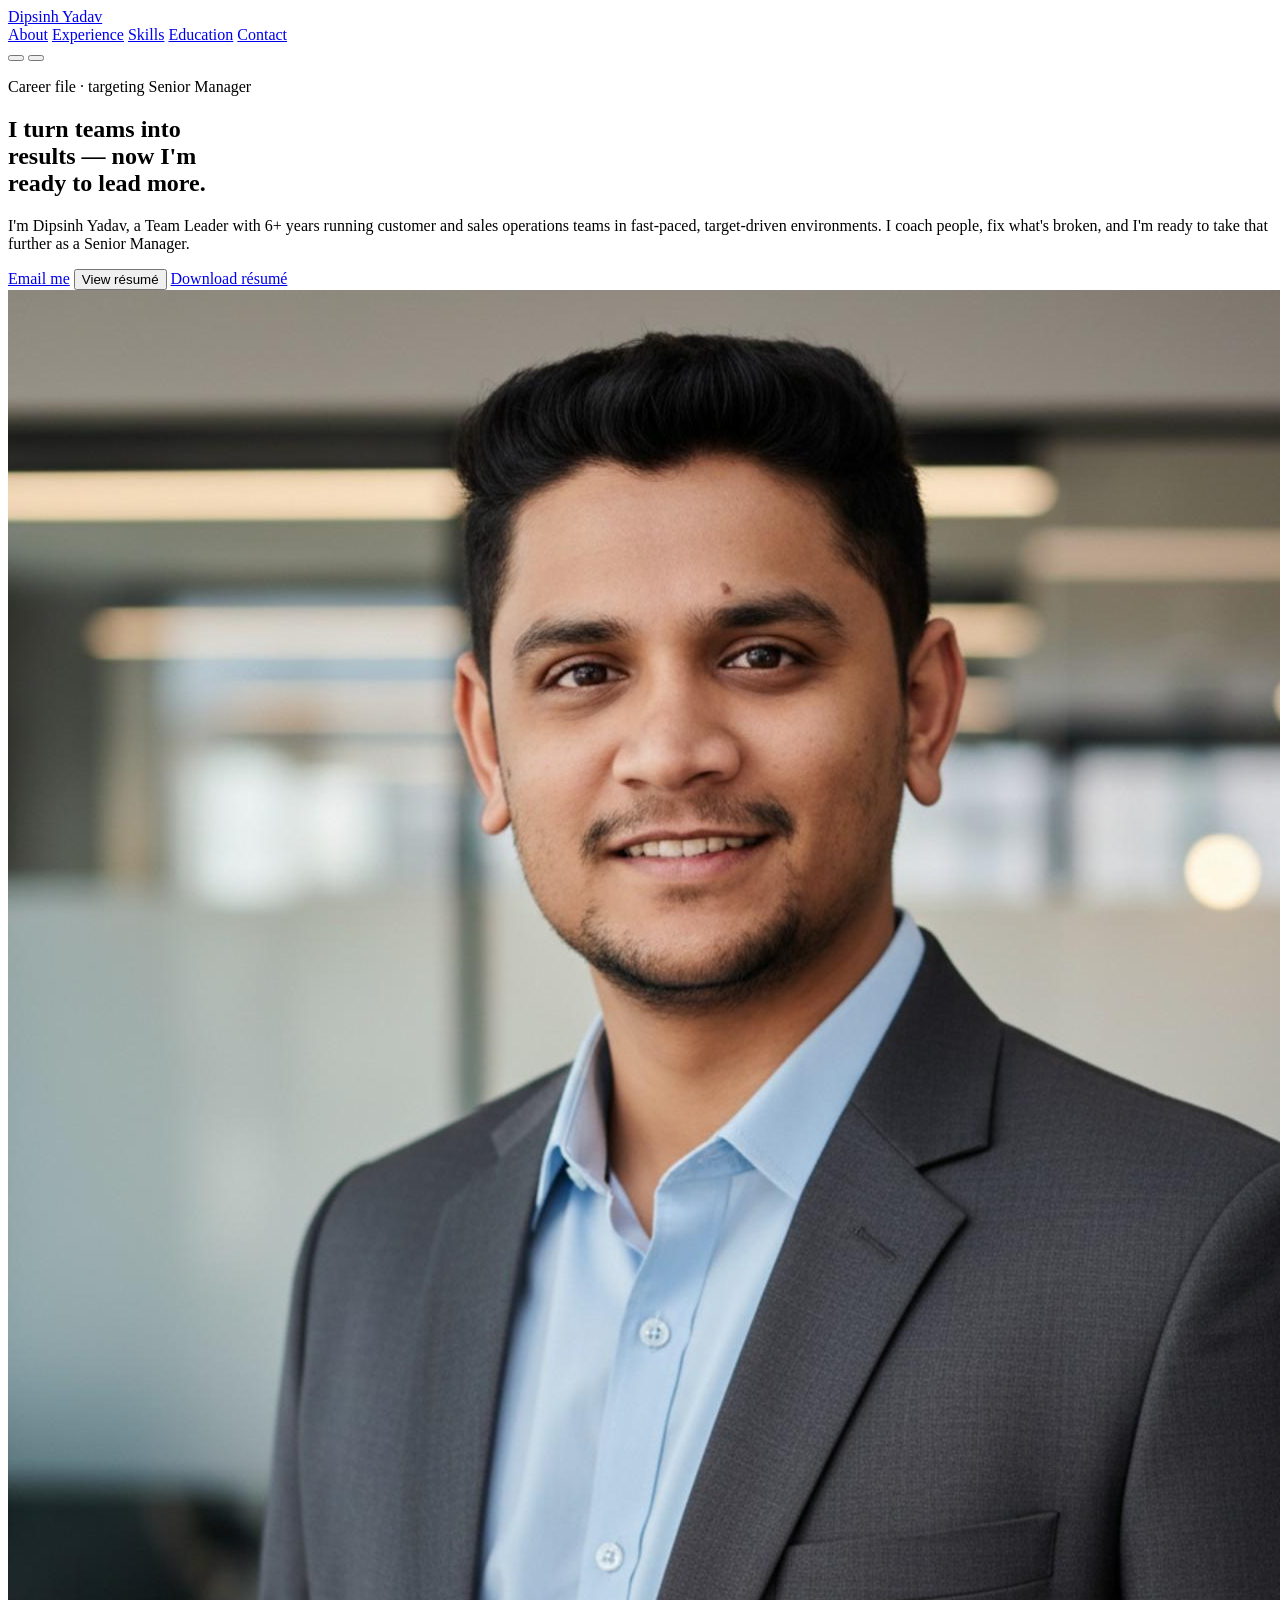
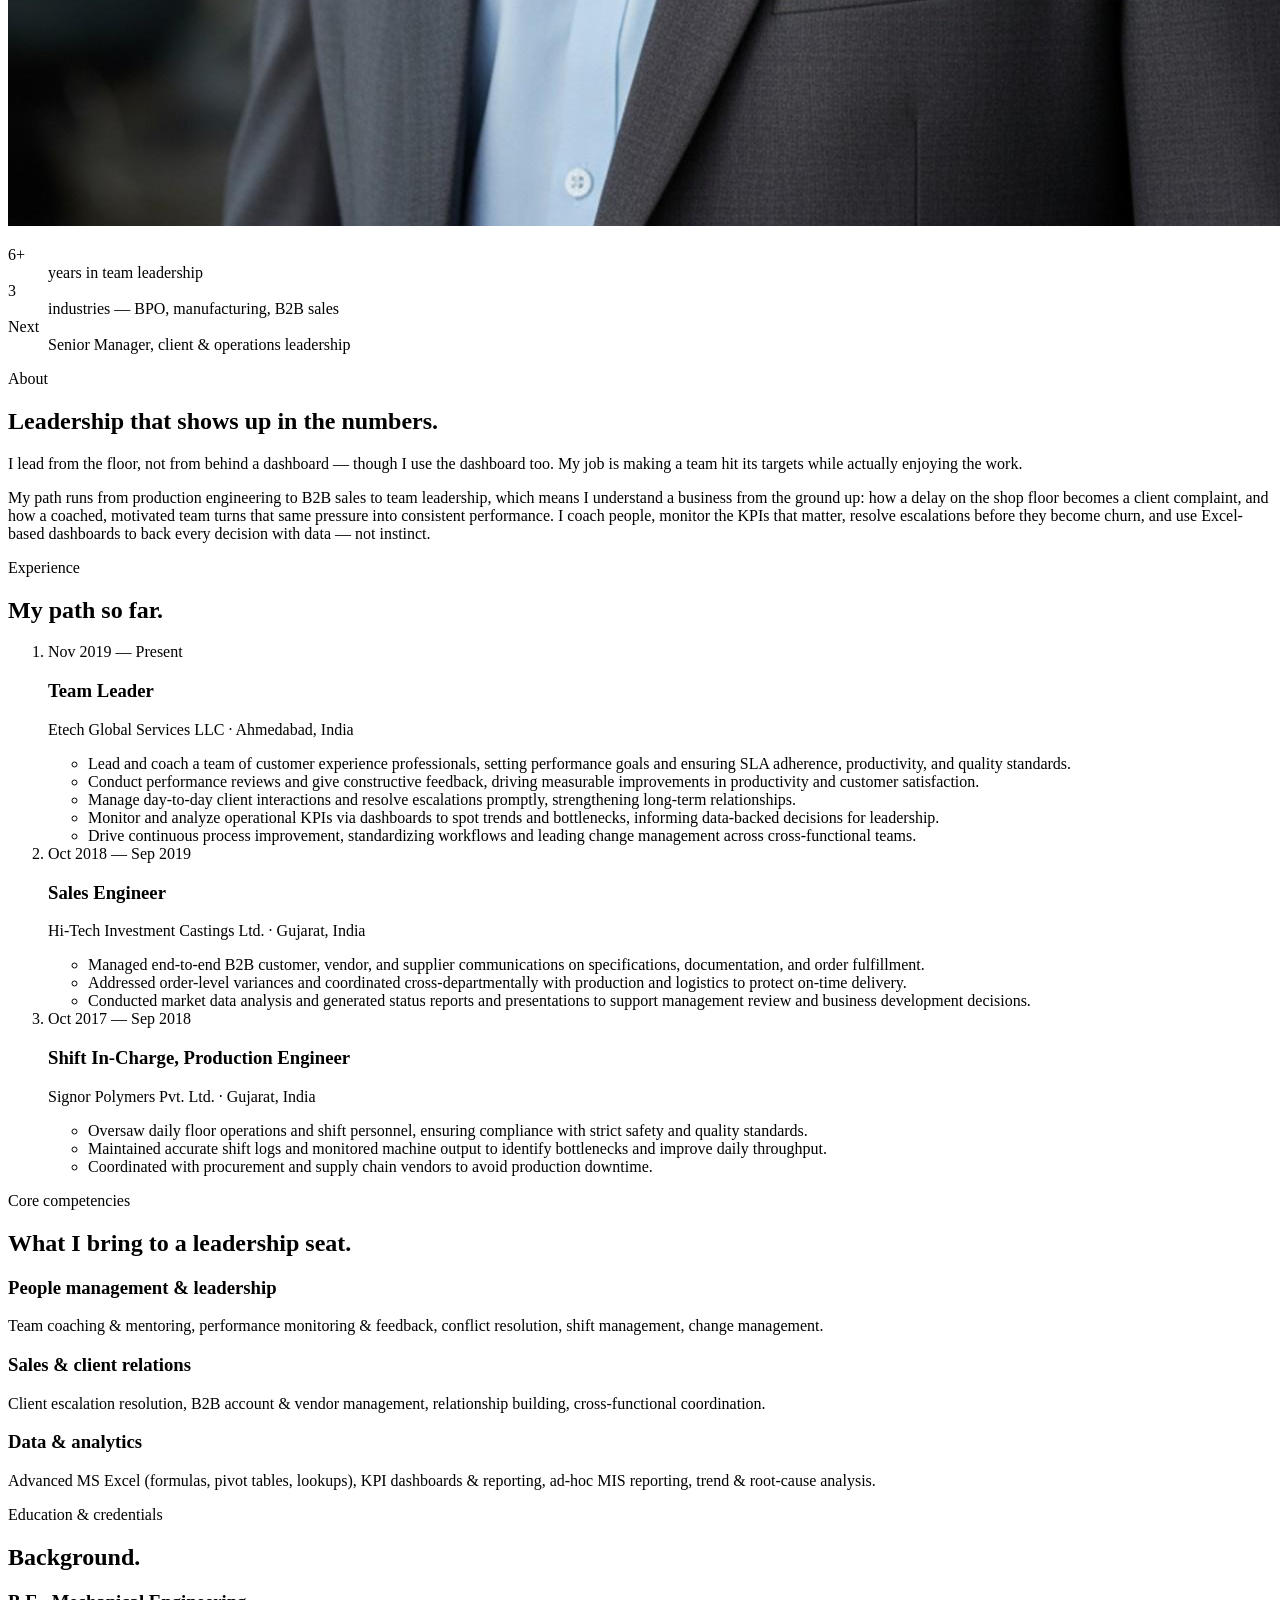
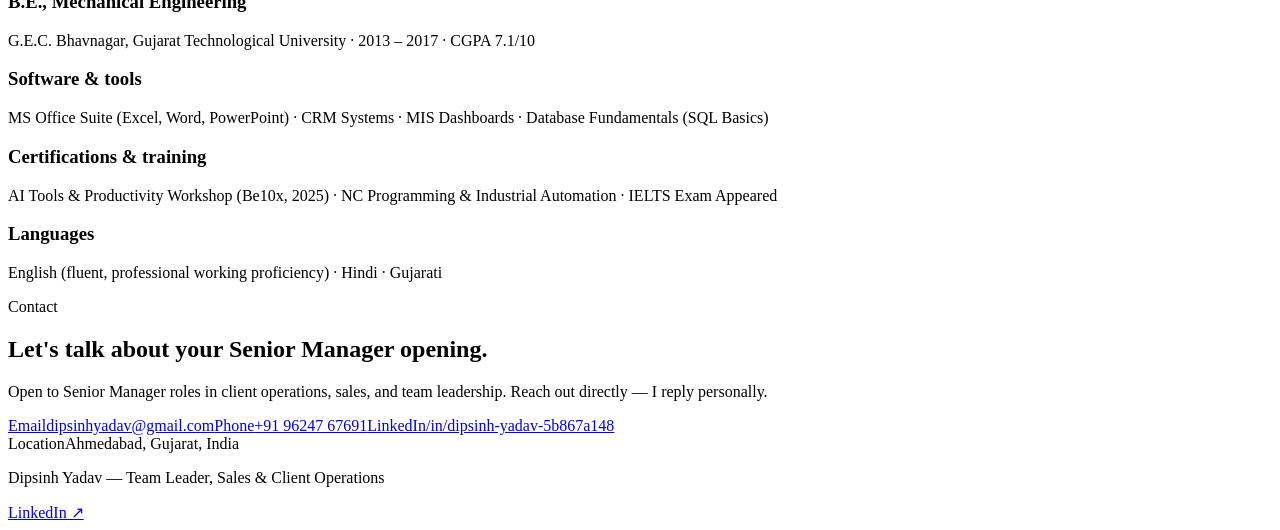
==== commit adf04834: "Add files via upload" ====
--- a/index.html
+++ b/index.html
@@ -5,10 +5,23 @@
 <meta name="viewport" content="width=device-width, initial-scale=1.0">
 <title>Dipsinh Yadav — Team Leader, Sales & Client Operations</title>
 <meta name="description" content="Dipsinh Yadav — Team Leader with 6+ years leading customer and sales operations teams, targeting a Senior Manager role. Ahmedabad, India.">
+
+<!-- Open Graph / social preview -->
+<meta property="og:type" content="profile">
+<meta property="og:title" content="Dipsinh Yadav — Team Leader, Sales & Client Operations">
+<meta property="og:description" content="6+ years leading customer and sales operations teams, targeting a Senior Manager role. Ahmedabad, India.">
+<meta property="og:image" content="https://dipsinh-yadav-portfolio.netlify.app/photo.jpg">
+<meta property="og:url" content="https://dipsinh-yadav-portfolio.netlify.app/">
+<meta name="twitter:card" content="summary">
+<meta name="twitter:title" content="Dipsinh Yadav — Team Leader, Sales & Client Operations">
+<meta name="twitter:description" content="6+ years leading customer and sales operations teams, targeting a Senior Manager role.">
+<meta name="twitter:image" content="https://dipsinh-yadav-portfolio.netlify.app/photo.jpg">
+
 <link rel="preconnect" href="https://fonts.googleapis.com">
 <link rel="preconnect" href="https://fonts.gstatic.com" crossorigin>
 <link href="https://fonts.googleapis.com/css2?family=Fraunces:opsz,wght@9..144,500;9..144,600;9..144,700&family=Manrope:wght@400;500;600;700&display=swap" rel="stylesheet">
 <link rel="stylesheet" href="style.css">
+<script src="theme.js"></script>
 </head>
 <body>
 
@@ -21,9 +34,14 @@
     <a href="#education">Education</a>
     <a href="#contact" class="nav-cta">Contact</a>
   </nav>
-  <button class="nav-toggle" id="navToggle" aria-label="Open menu" aria-expanded="false">
-    <span></span><span></span><span></span>
-  </button>
+  <div class="header-actions">
+    <button class="theme-toggle" id="themeToggle" aria-label="Change color theme" title="Change color theme">
+      <span class="theme-dot"></span>
+    </button>
+    <button class="nav-toggle" id="navToggle" aria-label="Open menu" aria-expanded="false">
+      <span></span><span></span><span></span>
+    </button>
+  </div>
 </header>
 
 <main id="top">
@@ -40,6 +58,7 @@
           and I'm ready to take that further as a Senior Manager.</p>
         <div class="hero-actions">
           <a href="mailto:dipsinhyadav@gmail.com" class="btn btn-primary">Email me</a>
+          <button type="button" class="btn btn-ghost" id="viewResumeBtn">View résumé</button>
           <a href="Dipsinh_Yadav_Resume.pdf" class="btn btn-ghost" download>Download résumé</a>
         </div>
       </div>
@@ -48,7 +67,7 @@
       </div>
     </div>
 
-    <dl class="stat-strip">
+    <dl class="stat-strip" id="statStrip">
       <div class="stat">
         <dt>6+</dt>
         <dd>years in team leadership</dd>
@@ -84,7 +103,7 @@
     <p class="section-label">Experience</p>
     <h2>My path so far.</h2>
 
-    <ol class="timeline">
+    <ol class="timeline" id="timeline">
       <li class="timeline-item">
         <div class="timeline-date">
           <span class="date-range">Nov 2019 — Present</span>
@@ -149,7 +168,7 @@
     <p class="section-label">Core competencies</p>
     <h2>What I bring to a leadership seat.</h2>
 
-    <div class="skill-grid">
+    <div class="skill-grid" id="skillGrid">
       <div class="skill-card skill-card-a">
         <h3>People management &amp; leadership</h3>
         <p>Team coaching &amp; mentoring, performance monitoring &amp; feedback, conflict resolution, shift
@@ -173,7 +192,7 @@
     <p class="section-label">Education &amp; credentials</p>
     <h2>Background.</h2>
 
-    <div class="edu-grid">
+    <div class="edu-grid" id="eduGrid">
       <div class="edu-item">
         <h3>B.E., Mechanical Engineering</h3>
         <p class="role-meta">G.E.C. Bhavnagar, Gujarat Technological University · 2013 – 2017 · CGPA 7.1/10</p>
@@ -202,7 +221,7 @@
     <p class="lede">Open to Senior Manager roles in client operations, sales, and team leadership. Reach out
       directly — I reply personally.</p>
 
-    <div class="contact-grid">
+    <div class="contact-grid" id="contactGrid">
       <a href="mailto:dipsinhyadav@gmail.com" class="contact-card">
         <span class="contact-label">Email</span>
         <span class="contact-value">dipsinhyadav@gmail.com</span>
@@ -222,6 +241,21 @@
     </div>
   </section>
 
+  <!-- RESUME VIEWER MODAL -->
+  <div class="resume-modal" id="resumeModal" role="dialog" aria-modal="true" aria-label="Résumé viewer" hidden>
+    <div class="resume-modal-backdrop" id="resumeModalBackdrop"></div>
+    <div class="resume-modal-panel">
+      <div class="resume-modal-bar">
+        <span>Résumé — Dipsinh Yadav</span>
+        <div class="resume-modal-actions">
+          <a href="Dipsinh_Yadav_Resume.pdf" download class="btn btn-ghost btn-small">Download</a>
+          <button type="button" class="resume-modal-close" id="resumeModalClose" aria-label="Close résumé viewer">&times;</button>
+        </div>
+      </div>
+      <iframe id="resumeFrame" src="" title="Dipsinh Yadav résumé PDF"></iframe>
+    </div>
+  </div>
+
 </main>
 
 <footer class="site-footer">
@@ -229,6 +263,7 @@
   <a href="https://www.linkedin.com/in/dipsinh-yadav-5b867a148/" target="_blank" rel="noopener" class="footer-link">LinkedIn ↗</a>
 </footer>
 
+<script src="content.js"></script>
 <script src="script.js"></script>
 </body>
 </html>
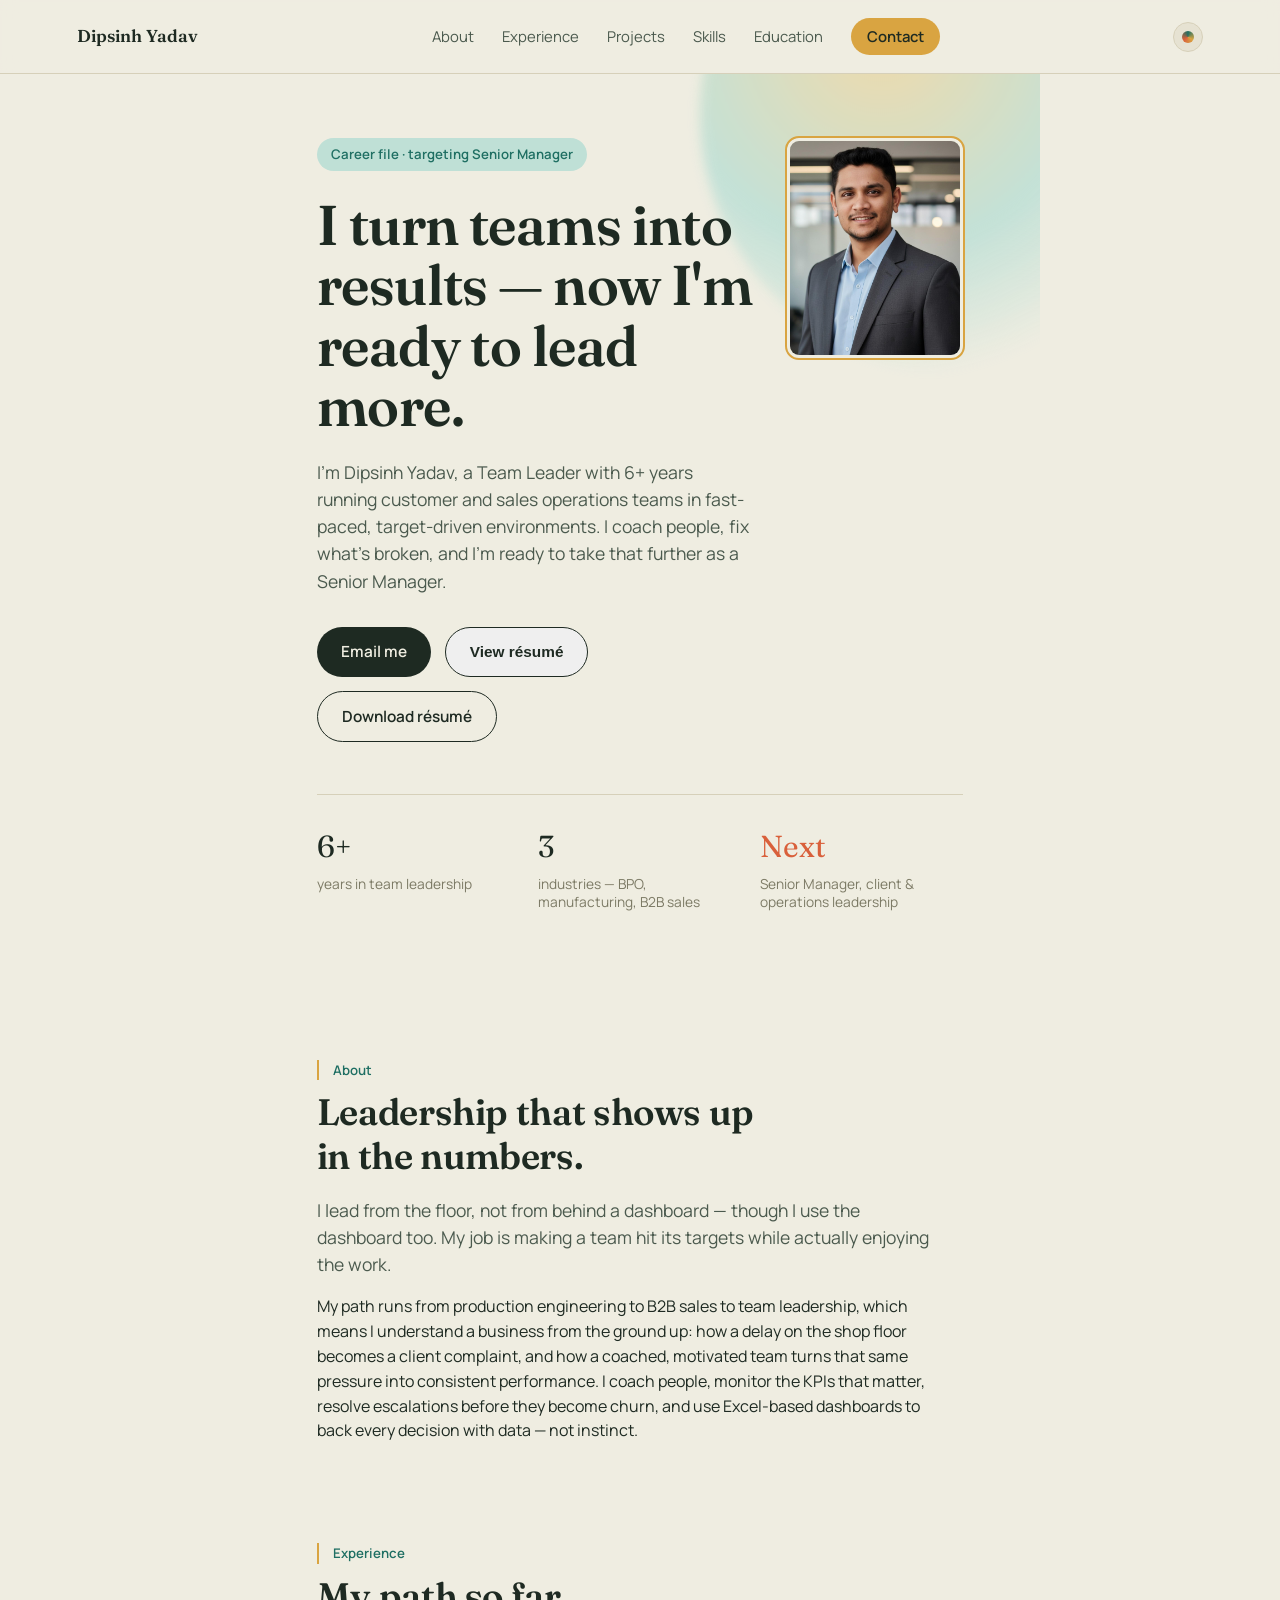
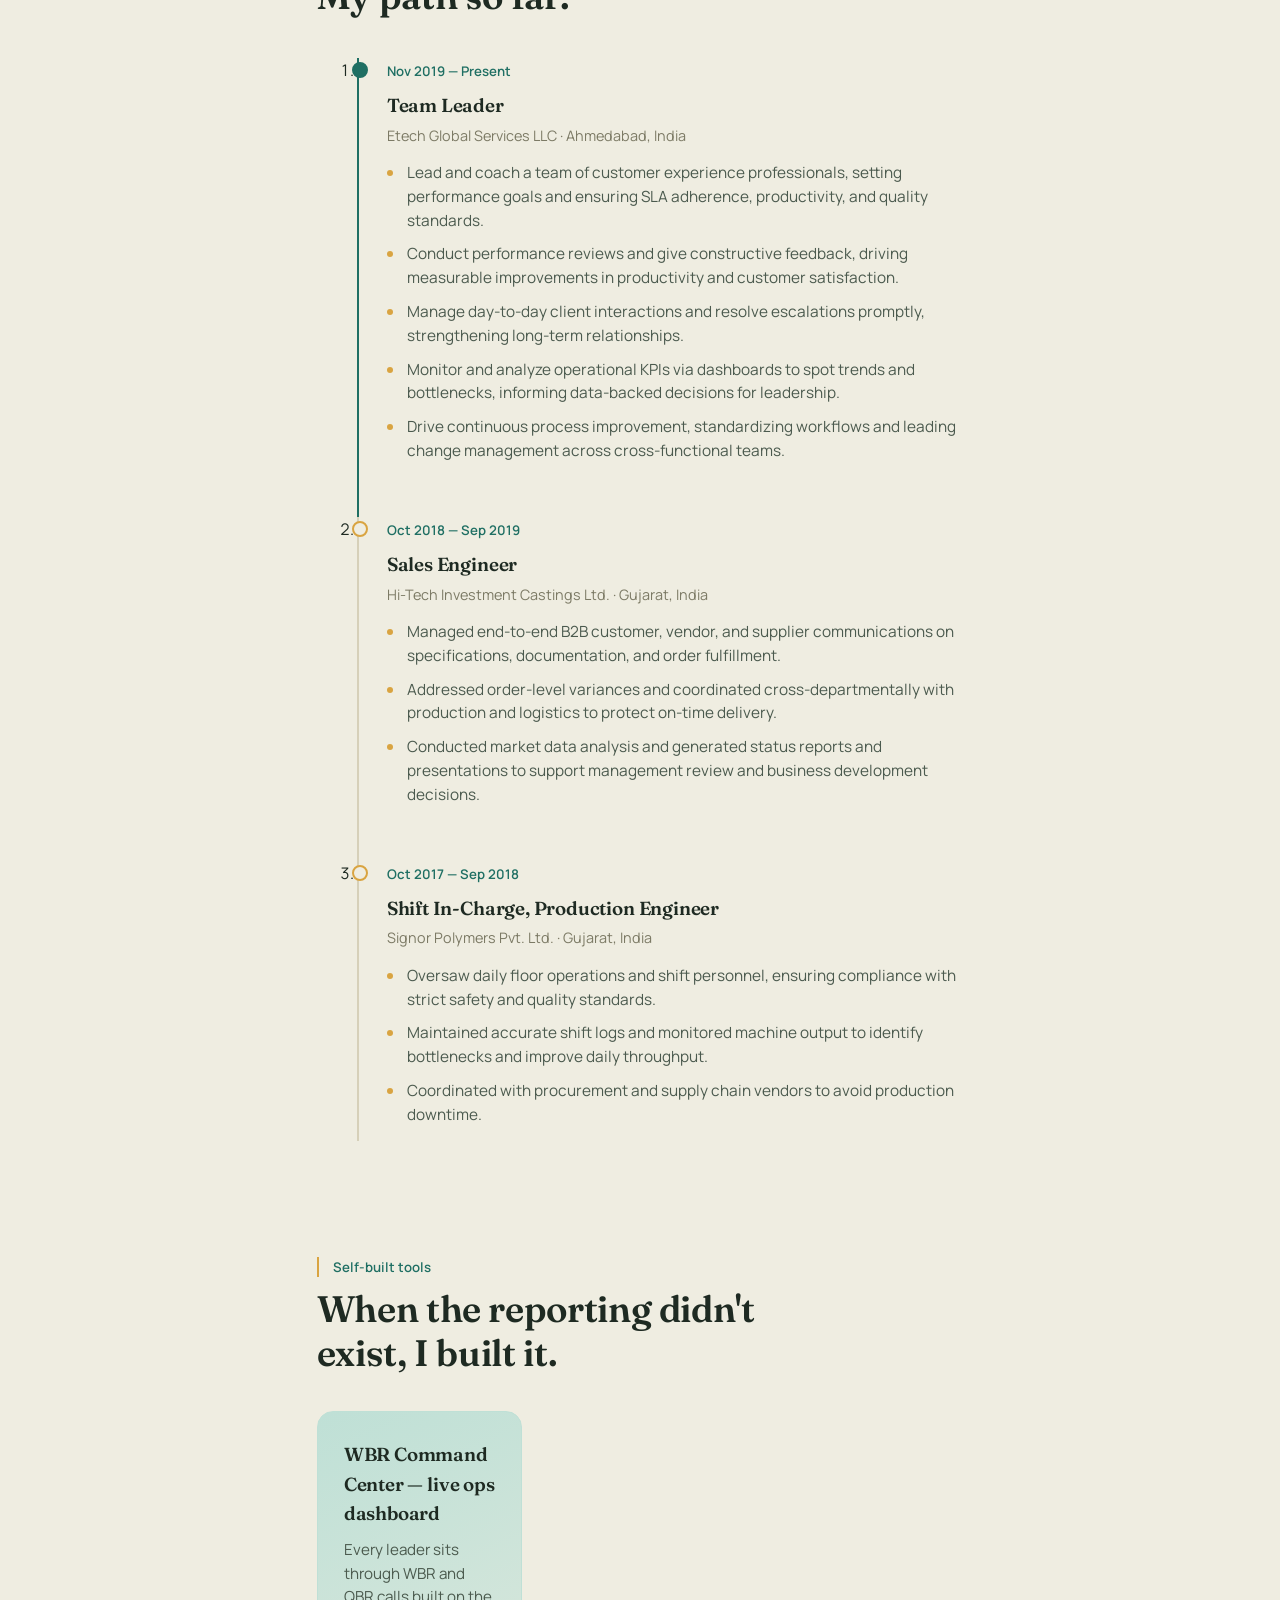
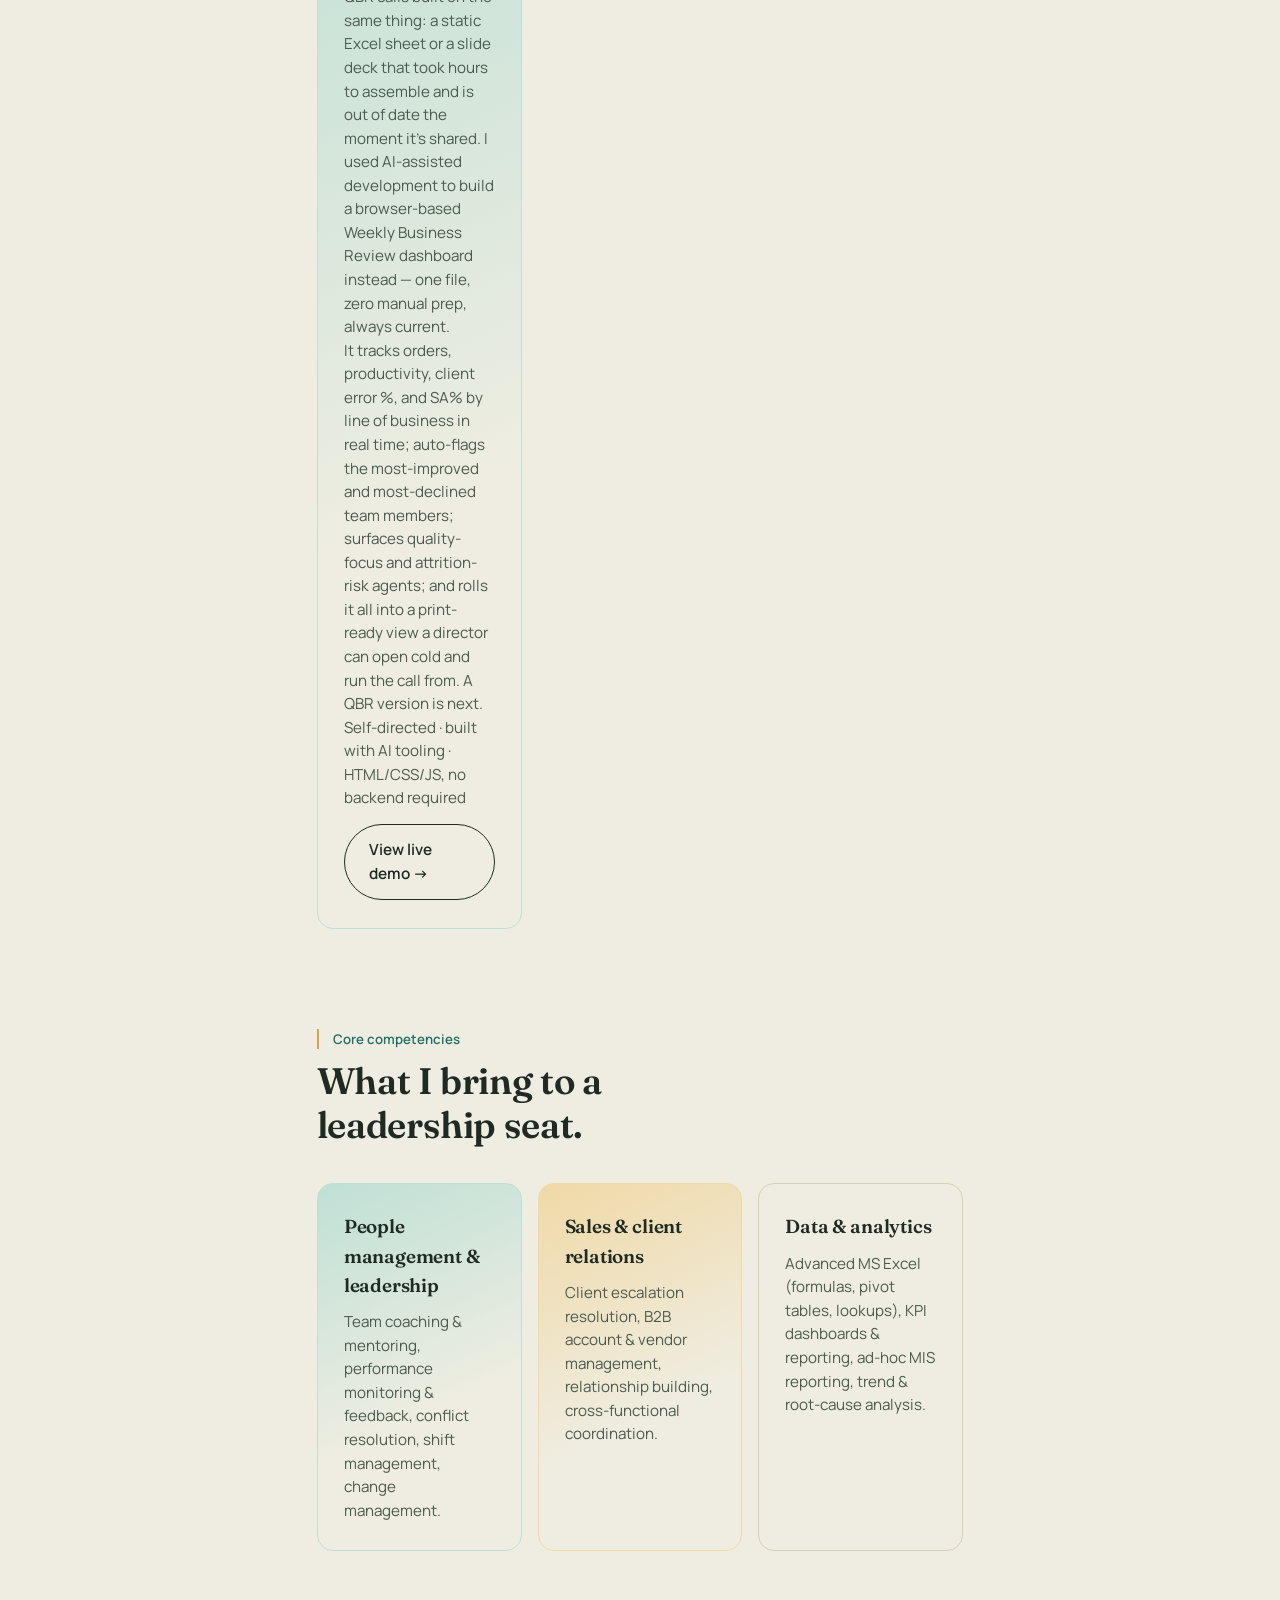
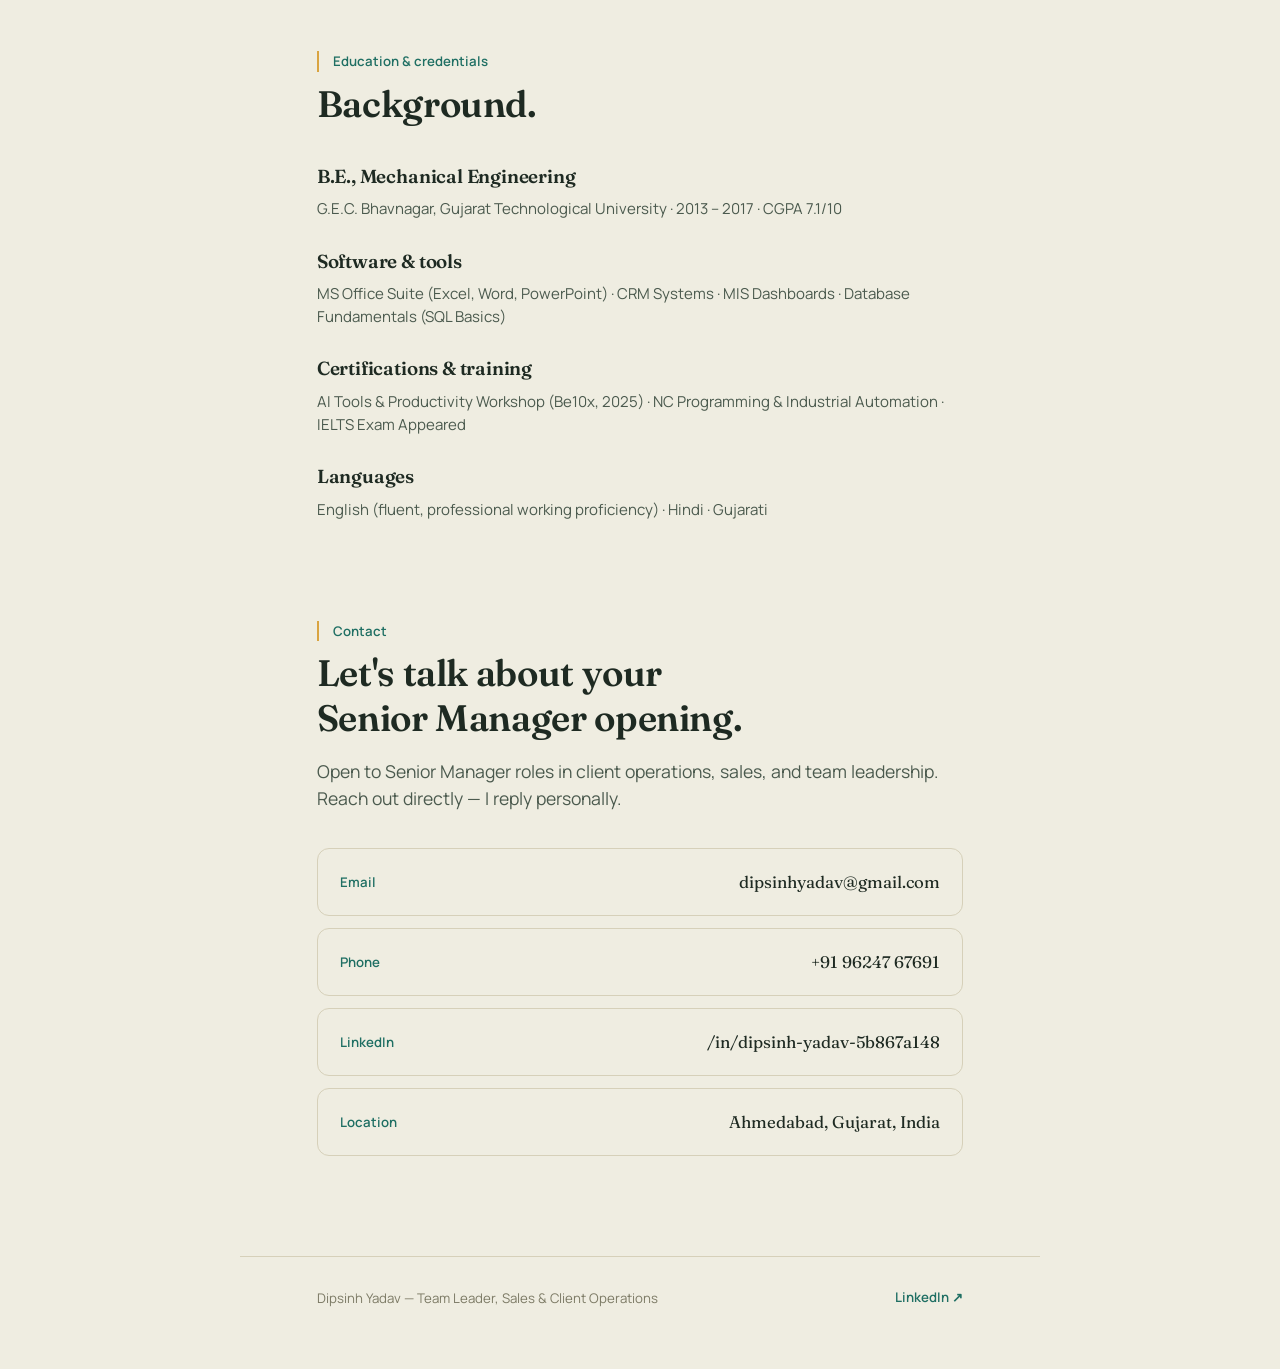
==== commit e2c314e7: "Add files via upload" ====
--- a/index.html
+++ b/index.html
@@ -30,6 +30,7 @@
   <nav class="nav">
     <a href="#about">About</a>
     <a href="#experience">Experience</a>
+    <a href="#projects">Projects</a>
     <a href="#skills">Skills</a>
     <a href="#education">Education</a>
     <a href="#contact" class="nav-cta">Contact</a>
@@ -112,16 +113,16 @@
           <h3>Team Leader</h3>
           <p class="role-meta">Etech Global Services LLC · Ahmedabad, India</p>
           <ul>
-            <li>Lead and coach a team of customer experience professionals, setting performance goals and
-              ensuring SLA adherence, productivity, and quality standards.</li>
-            <li>Conduct performance reviews and give constructive feedback, driving measurable improvements
-              in productivity and customer satisfaction.</li>
-            <li>Manage day-to-day client interactions and resolve escalations promptly, strengthening
-              long-term relationships.</li>
-            <li>Monitor and analyze operational KPIs via dashboards to spot trends and bottlenecks,
-              informing data-backed decisions for leadership.</li>
-            <li>Drive continuous process improvement, standardizing workflows and leading change management
-              across cross-functional teams.</li>
+            <li>Took two brand-new processes from pilot batch to scaled operations of 200+ FTEs — building
+              the recruitment test, quality audit forms, and SOP documentation from scratch off client
+              guidelines, plus the training modules used to onboard every future batch.</li>
+            <li>Cut client escalations from 4% to 0.20% (against a client target of ≤1.00%) by designing and
+              rolling out audit forms, quality checkpoints, and process SOPs from the ground up.</li>
+            <li>Root-caused a CSAT shortfall to weak customer-connect and objection-handling skills on the
+              team; coached reps directly — including live call walkthroughs — raising CSAT from 79% to 86%
+              and sales conversion from 11.50% to 15.20%.</li>
+            <li>Monitor and analyze operational KPIs via dashboards to spot trends and bottlenecks, informing
+              data-backed decisions for leadership.</li>
           </ul>
         </div>
       </li>
@@ -161,6 +162,27 @@
         </div>
       </li>
     </ol>
+  </section>
+
+  <!-- PROJECTS -->
+  <section id="projects" class="section">
+    <p class="section-label">Self-built tools</p>
+    <h2>When the reporting didn't exist, I built it.</h2>
+    <div class="skill-grid" id="projectGrid">
+      <div class="skill-card skill-card-a">
+        <h3>WBR Command Center — live ops dashboard</h3>
+        <p>Every leader sits through WBR and QBR calls built on the same thing: a static Excel sheet or a
+          slide deck that took hours to assemble and is out of date the moment it's shared. I used AI-assisted
+          development to build a browser-based Weekly Business Review dashboard instead — one file, zero
+          manual prep, always current.</p>
+        <p>It tracks orders, productivity, client error %, and SA% by line of business in real time; auto-flags
+          the most-improved and most-declined team members; surfaces quality-focus and attrition-risk agents;
+          and rolls it all into a print-ready view a director can open cold and run the call from. A QBR
+          version is next.</p>
+        <p class="role-meta">Self-directed · built with AI tooling · HTML/CSS/JS, no backend required</p>
+        <a href="wbr-dashboard.html" class="btn btn-ghost" target="_blank" rel="noopener">View live demo →</a>
+      </div>
+    </div>
   </section>
 
   <!-- SKILLS -->
--- a/style.css
+++ b/style.css
@@ -0,0 +1,602 @@
+/* ==========================================================
+   TOKENS
+   ========================================================== */
+:root {
+  --paper:      #EFEDE1;
+  --paper-2:    #E6E2D2;
+  --ink:        #1E2A22;
+  --ink-soft:   #4B5A4E;
+  --muted:      #7C7A65;
+  --line:       #D6D0B9;
+
+  --gold:       #D9A441;
+  --gold-soft:  #F0D9A6;
+  --teal:       #1F6F63;
+  --teal-soft:  #BFE0D6;
+  --coral:      #D9603B;
+
+  --serif: "Fraunces", Georgia, serif;
+  --sans:  "Manrope", -apple-system, BlinkMacSystemFont, "Segoe UI", sans-serif;
+
+  --max-w: 800px;
+  --edge: 6vw;
+}
+
+@media (prefers-reduced-motion: reduce) {
+  * { animation-duration: 0.001ms !important; animation-iteration-count: 1 !important;
+      transition-duration: 0.001ms !important; scroll-behavior: auto !important; }
+}
+
+* { box-sizing: border-box; }
+html { scroll-behavior: smooth; }
+
+body {
+  margin: 0;
+  background: var(--paper);
+  color: var(--ink);
+  font-family: var(--sans);
+  font-size: 16px;
+  line-height: 1.55;
+  -webkit-font-smoothing: antialiased;
+}
+
+a { color: inherit; text-decoration: none; }
+
+h1, h2, h3 {
+  font-family: var(--serif);
+  font-weight: 600;
+  color: var(--ink);
+  margin: 0;
+  letter-spacing: -0.01em;
+}
+
+h2 { font-size: clamp(1.7rem, 5vw, 2.3rem); line-height: 1.2; max-width: 18ch; }
+h3 { font-size: 1.18rem; }
+
+p { margin: 0; }
+ul { margin: 0; padding: 0; list-style: none; }
+
+/* ==========================================================
+   HEADER / NAV
+   ========================================================== */
+.site-header {
+  position: sticky;
+  top: 0;
+  z-index: 20;
+  display: flex;
+  align-items: center;
+  justify-content: space-between;
+  padding: 18px var(--edge);
+  background: rgba(239, 237, 225, 0.85);
+  backdrop-filter: blur(8px);
+  border-bottom: 1px solid var(--line);
+}
+
+.brand {
+  font-family: var(--serif);
+  font-weight: 600;
+  font-size: 1.08rem;
+}
+
+.nav {
+  display: none;
+  gap: 28px;
+  align-items: center;
+  font-size: 0.93rem;
+}
+
+.nav a { color: var(--ink-soft); transition: color 0.15s ease; }
+.nav a:hover { color: var(--ink); }
+.nav-cta {
+  color: var(--ink) !important;
+  background: var(--gold);
+  padding: 7px 16px;
+  border-radius: 100px;
+  font-weight: 600;
+}
+.nav-cta:hover { background: var(--coral); color: var(--paper) !important; }
+
+.header-actions {
+  display: flex;
+  align-items: center;
+  gap: 14px;
+}
+
+.theme-toggle {
+  width: 30px;
+  height: 30px;
+  border-radius: 50%;
+  border: 1.5px solid var(--line);
+  background: var(--paper-2);
+  cursor: pointer;
+  display: flex;
+  align-items: center;
+  justify-content: center;
+  transition: border-color 0.15s ease, transform 0.15s ease;
+}
+.theme-toggle:hover { border-color: var(--gold); transform: rotate(20deg); }
+.theme-dot {
+  width: 12px;
+  height: 12px;
+  border-radius: 50%;
+  background: conic-gradient(var(--teal), var(--gold), var(--coral), var(--teal));
+}
+
+.nav-toggle {
+  display: flex;
+  flex-direction: column;
+  justify-content: center;
+  gap: 5px;
+  width: 32px;
+  height: 32px;
+  background: none;
+  border: none;
+  padding: 0;
+  cursor: pointer;
+}
+.nav-toggle span {
+  display: block;
+  height: 2px;
+  background: var(--ink);
+  border-radius: 2px;
+  transition: transform 0.2s ease, opacity 0.2s ease;
+}
+.nav-toggle[aria-expanded="true"] span:nth-child(1) { transform: translateY(7px) rotate(45deg); }
+.nav-toggle[aria-expanded="true"] span:nth-child(2) { opacity: 0; }
+.nav-toggle[aria-expanded="true"] span:nth-child(3) { transform: translateY(-7px) rotate(-45deg); }
+
+.nav.nav-open {
+  display: flex;
+  flex-direction: column;
+  align-items: flex-start;
+  position: absolute;
+  top: 100%;
+  left: 0;
+  right: 0;
+  background: var(--paper);
+  padding: 20px var(--edge) 28px;
+  border-bottom: 1px solid var(--line);
+  gap: 18px;
+}
+
+@media (min-width: 760px) {
+  .nav { display: flex; }
+  .nav-toggle { display: none; }
+}
+
+/* ==========================================================
+   LAYOUT HELPERS
+   ========================================================== */
+main { position: relative; z-index: 1; }
+
+.section {
+  max-width: var(--max-w);
+  margin: 0 auto;
+  padding: 92px var(--edge) 8px;
+}
+
+.section-label {
+  font-size: 0.83rem;
+  font-weight: 600;
+  color: var(--teal);
+  margin-bottom: 10px;
+  padding-left: 14px;
+  border-left: 2px solid var(--gold);
+}
+
+.lede {
+  font-size: 1.1rem;
+  color: var(--ink-soft);
+  max-width: 60ch;
+  margin-top: 18px;
+}
+
+/* ==========================================================
+   HERO — the one bold, lively moment on the page
+   ========================================================== */
+.hero {
+  position: relative;
+  max-width: var(--max-w);
+  margin: 0 auto;
+  padding: 64px var(--edge) 56px;
+  overflow: hidden;
+}
+
+.hero-glow {
+  position: absolute;
+  top: -220px;
+  right: -180px;
+  width: 520px;
+  height: 520px;
+  border-radius: 50%;
+  background: radial-gradient(circle at 35% 35%, var(--gold-soft) 0%, var(--teal-soft) 45%, transparent 72%);
+  filter: blur(6px);
+  opacity: 0.9;
+  z-index: 0;
+  animation: drift 14s ease-in-out infinite alternate;
+}
+
+@keyframes drift {
+  from { transform: translate(0, 0) scale(1); }
+  to   { transform: translate(-24px, 30px) scale(1.06); }
+}
+
+.hero-top {
+  position: relative;
+  z-index: 1;
+  display: flex;
+  flex-direction: column-reverse;
+  gap: 32px;
+  align-items: flex-start;
+}
+
+.hero-text { flex: 1; }
+
+.eyebrow {
+  display: inline-block;
+  font-size: 0.83rem;
+  font-weight: 600;
+  color: var(--teal);
+  background: var(--teal-soft);
+  padding: 6px 14px;
+  border-radius: 100px;
+  margin-bottom: 24px;
+}
+
+.hero h1 {
+  font-size: clamp(2.2rem, 8vw, 3.5rem);
+  line-height: 1.08;
+}
+
+.hero-sub {
+  margin-top: 22px;
+  font-size: 1.1rem;
+  color: var(--ink-soft);
+  max-width: 52ch;
+}
+
+.hero-actions {
+  display: flex;
+  flex-wrap: wrap;
+  gap: 14px;
+  margin-top: 32px;
+}
+
+.btn {
+  display: inline-block;
+  padding: 13px 24px;
+  border-radius: 100px;
+  font-size: 0.96rem;
+  font-weight: 600;
+  transition: background 0.15s ease, color 0.15s ease, border-color 0.15s ease, transform 0.15s ease;
+}
+
+.btn-primary {
+  background: var(--ink);
+  color: var(--paper);
+}
+.btn-primary:hover { background: var(--teal); transform: translateY(-1px); }
+
+.btn-ghost {
+  border: 1.5px solid var(--ink);
+  color: var(--ink);
+}
+.btn-ghost:hover { border-color: var(--coral); color: var(--coral); transform: translateY(-1px); }
+
+.hero-photo {
+  position: relative;
+  z-index: 1;
+  width: 132px;
+  flex-shrink: 0;
+}
+
+.hero-photo img {
+  width: 100%;
+  aspect-ratio: 4 / 5;
+  object-fit: cover;
+  display: block;
+  border-radius: 12px;
+  border: 3px solid var(--paper);
+  outline: 2px solid var(--gold);
+  background: var(--paper-2);
+}
+
+@media (min-width: 620px) {
+  .hero-top { flex-direction: row; align-items: flex-start; justify-content: space-between; }
+  .hero-photo { width: 176px; }
+}
+
+.stat-strip {
+  position: relative;
+  z-index: 1;
+  margin: 52px 0 0;
+  padding-top: 28px;
+  border-top: 1px solid var(--line);
+  display: grid;
+  grid-template-columns: repeat(3, 1fr);
+  gap: 18px;
+}
+
+.stat dt {
+  font-family: var(--serif);
+  font-size: 1.9rem;
+  color: var(--ink);
+}
+.stat dd {
+  margin: 4px 0 0;
+  font-size: 0.86rem;
+  color: var(--muted);
+  line-height: 1.35;
+}
+
+.stat-target dt { color: var(--coral); }
+
+/* ==========================================================
+   ABOUT
+   ========================================================== */
+.about-grid p + p { margin-top: 16px; }
+.about-grid { max-width: 62ch; }
+.about-grid .lede { margin-top: 18px; }
+
+/* ==========================================================
+   EXPERIENCE / TIMELINE — ascending path toward the next role
+   ========================================================== */
+.timeline {
+  margin-top: 40px;
+  position: relative;
+}
+
+.timeline-item {
+  position: relative;
+  padding-left: 28px;
+  border-left: 2px solid var(--line);
+  padding-bottom: 44px;
+}
+.timeline-item:last-child { padding-bottom: 4px; }
+.timeline-item:first-child { border-left-color: var(--teal); }
+
+.timeline-item::before {
+  content: "";
+  position: absolute;
+  left: -7px;
+  top: 4px;
+  width: 12px;
+  height: 12px;
+  border-radius: 50%;
+  background: var(--paper);
+  border: 2.5px solid var(--gold);
+}
+.timeline-item:first-child::before {
+  border-color: var(--teal);
+  background: var(--teal);
+}
+
+.date-range {
+  display: inline-block;
+  font-size: 0.83rem;
+  font-weight: 600;
+  color: var(--teal);
+  margin-bottom: 10px;
+}
+
+.timeline-body h3 { margin-bottom: 4px; }
+
+.role-meta {
+  font-size: 0.9rem;
+  color: var(--muted);
+  margin-bottom: 14px;
+}
+
+.timeline-body ul { margin-top: 14px; }
+.timeline-body li {
+  position: relative;
+  padding-left: 20px;
+  color: var(--ink-soft);
+  font-size: 0.96rem;
+  margin-bottom: 10px;
+}
+.timeline-body li::before {
+  content: "";
+  position: absolute;
+  left: 0;
+  top: 9px;
+  width: 6px;
+  height: 6px;
+  border-radius: 50%;
+  background: var(--gold);
+}
+
+/* ==========================================================
+   SKILLS — three distinct color-tinted cards, one bold moment each
+   ========================================================== */
+.skill-grid {
+  margin-top: 36px;
+  display: grid;
+  grid-template-columns: 1fr;
+  gap: 16px;
+}
+
+.skill-card {
+  padding: 28px 26px;
+  border-radius: 16px;
+  border: 1px solid var(--line);
+}
+
+.skill-card h3 { margin-bottom: 10px; }
+.skill-card p { color: var(--ink-soft); font-size: 0.95rem; }
+
+.skill-card-a { background: linear-gradient(155deg, var(--teal-soft) 0%, var(--paper) 62%); border-color: var(--teal-soft); }
+.skill-card-b { background: linear-gradient(155deg, var(--gold-soft) 0%, var(--paper) 62%); border-color: var(--gold-soft); }
+.skill-card-c { background: var(--paper); }
+
+@media (min-width: 700px) {
+  .skill-grid { grid-template-columns: repeat(3, 1fr); }
+}
+
+/* ==========================================================
+   EDUCATION
+   ========================================================== */
+.edu-grid {
+  margin-top: 36px;
+  display: flex;
+  flex-direction: column;
+  gap: 26px;
+}
+
+.edu-item h3 { margin-bottom: 6px; }
+.edu-item p { color: var(--ink-soft); font-size: 0.94rem; }
+
+/* ==========================================================
+   CONTACT
+   ========================================================== */
+.contact-section { padding-bottom: 100px; }
+
+.contact-grid {
+  margin-top: 36px;
+  display: flex;
+  flex-direction: column;
+  gap: 12px;
+}
+
+.contact-card {
+  background: var(--paper);
+  border: 1px solid var(--line);
+  border-radius: 12px;
+  padding: 20px 22px;
+  display: flex;
+  justify-content: space-between;
+  align-items: center;
+  gap: 12px;
+  transition: background 0.15s ease, border-color 0.15s ease, transform 0.15s ease;
+}
+
+a.contact-card:hover { background: var(--gold-soft); border-color: var(--gold); transform: translateX(2px); }
+
+.contact-label {
+  font-size: 0.83rem;
+  font-weight: 600;
+  color: var(--teal);
+}
+
+.contact-value {
+  font-family: var(--serif);
+  font-size: 1.05rem;
+}
+
+/* ==========================================================
+   FOOTER
+   ========================================================== */
+.site-footer {
+  max-width: var(--max-w);
+  margin: 0 auto;
+  padding: 30px var(--edge) 60px;
+  display: flex;
+  justify-content: space-between;
+  align-items: center;
+  font-size: 0.83rem;
+  color: var(--muted);
+  border-top: 1px solid var(--line);
+}
+
+.footer-link {
+  color: var(--teal);
+  font-weight: 600;
+  border-bottom: 1px solid transparent;
+  transition: border-color 0.15s ease, color 0.15s ease;
+}
+.footer-link:hover {
+  color: var(--coral);
+  border-color: var(--coral);
+}
+
+/* ==========================================================
+   RESUME VIEWER MODAL
+   ========================================================== */
+.btn-small { padding: 9px 18px; font-size: 0.86rem; }
+
+.resume-modal {
+  position: fixed;
+  inset: 0;
+  z-index: 50;
+  display: flex;
+  align-items: center;
+  justify-content: center;
+  padding: 24px;
+}
+
+/* The [hidden] attribute is how JS opens/closes this modal. Without this
+   rule, the display:flex above (same specificity, but an author style)
+   wins over the browser's built-in [hidden] rule and the modal would show
+   on every page load instead of staying closed until clicked. */
+.resume-modal[hidden] {
+  display: none;
+}
+
+.resume-modal-backdrop {
+  position: absolute;
+  inset: 0;
+  background: rgba(30, 42, 34, 0.55);
+  backdrop-filter: blur(2px);
+}
+
+.resume-modal-panel {
+  position: relative;
+  z-index: 1;
+  width: min(760px, 100%);
+  height: min(85vh, 960px);
+  background: var(--paper);
+  border-radius: 14px;
+  border: 1px solid var(--line);
+  box-shadow: 0 24px 60px rgba(0, 0, 0, 0.3);
+  display: flex;
+  flex-direction: column;
+  overflow: hidden;
+}
+
+.resume-modal-bar {
+  display: flex;
+  align-items: center;
+  justify-content: space-between;
+  padding: 14px 18px;
+  border-bottom: 1px solid var(--line);
+  font-family: var(--serif);
+  font-weight: 600;
+}
+
+.resume-modal-actions {
+  display: flex;
+  align-items: center;
+  gap: 12px;
+}
+
+.resume-modal-close {
+  width: 30px;
+  height: 30px;
+  border-radius: 50%;
+  border: 1px solid var(--line);
+  background: transparent;
+  font-size: 1.2rem;
+  line-height: 1;
+  cursor: pointer;
+  color: var(--ink);
+}
+.resume-modal-close:hover { border-color: var(--coral); color: var(--coral); }
+
+.resume-modal-panel iframe {
+  flex: 1;
+  border: none;
+  background: var(--paper-2);
+}
+
+/* ==========================================================
+   REVEAL ON SCROLL (one quiet effect, not per-card)
+   ========================================================== */
+.section, .hero {
+  opacity: 0;
+  transform: translateY(14px);
+  transition: opacity 0.6s ease, transform 0.6s ease;
+}
+.section.is-visible, .hero.is-visible {
+  opacity: 1;
+  transform: translateY(0);
+}
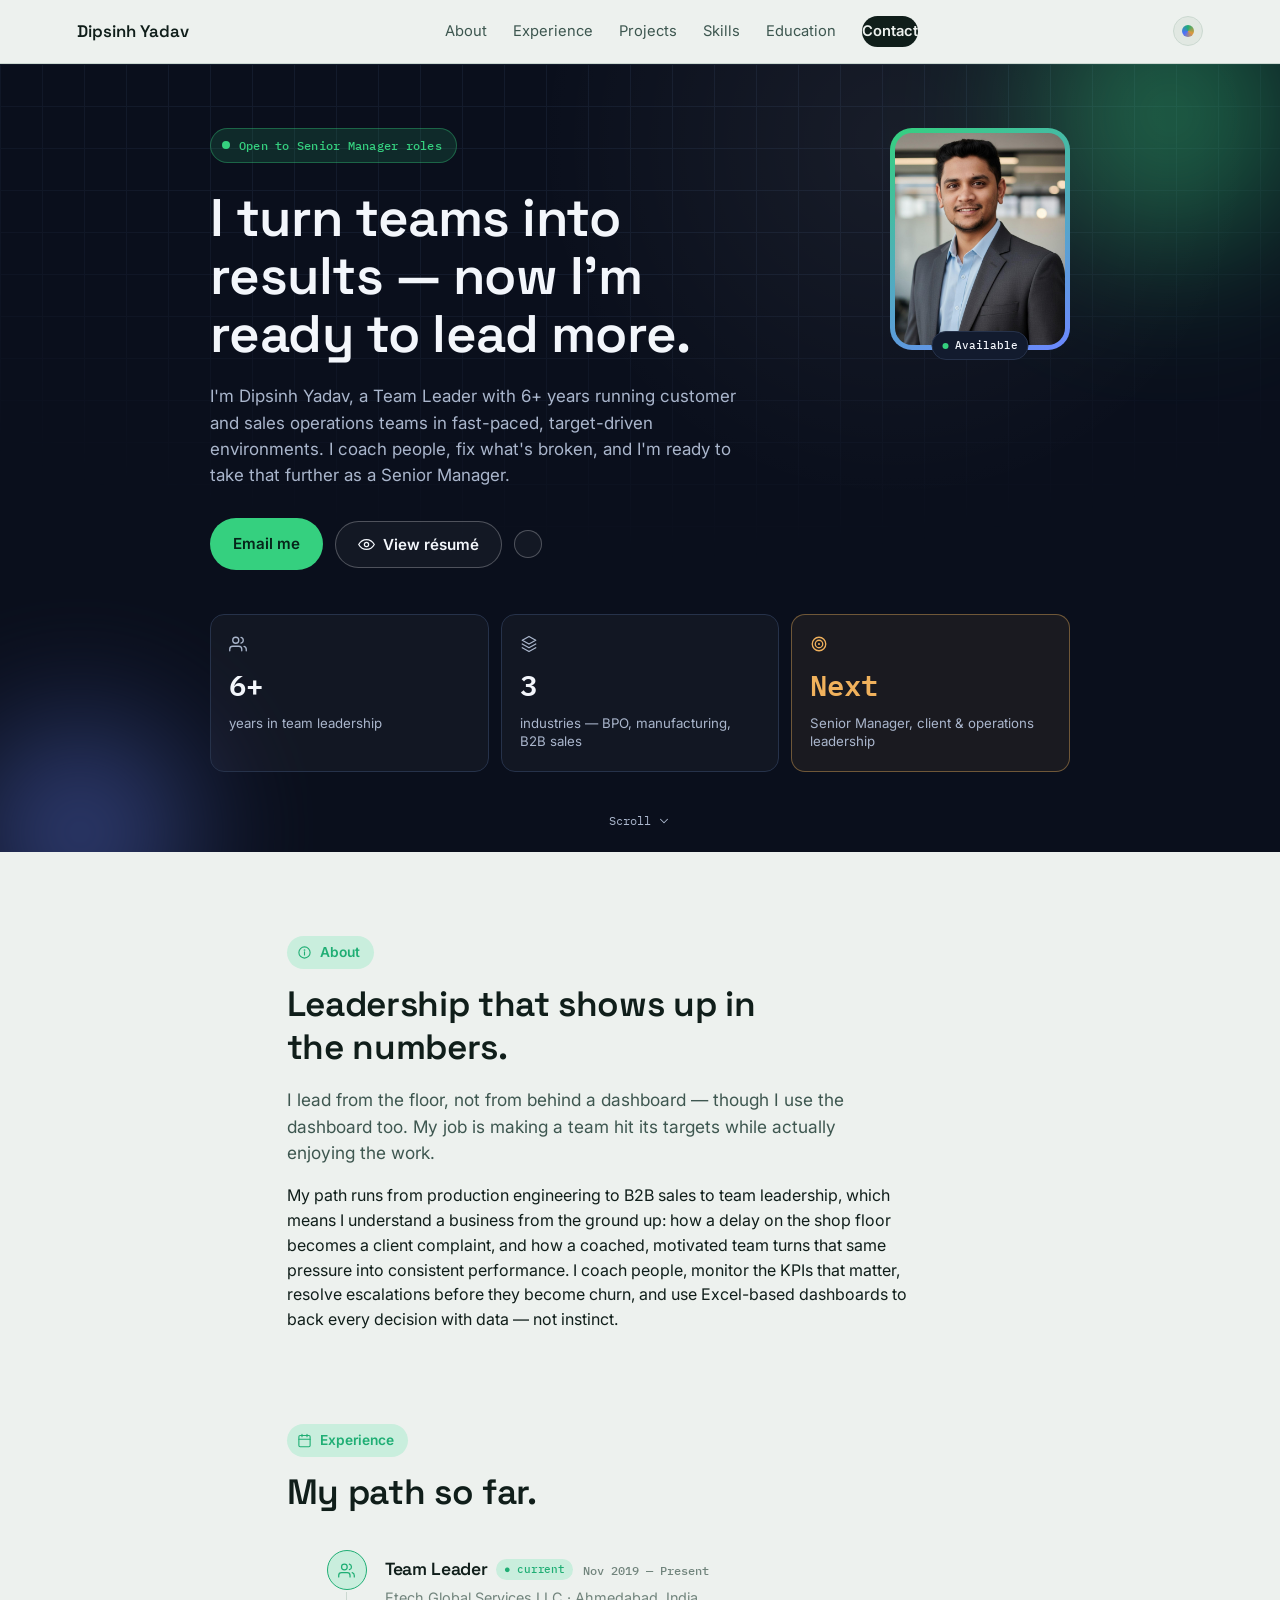
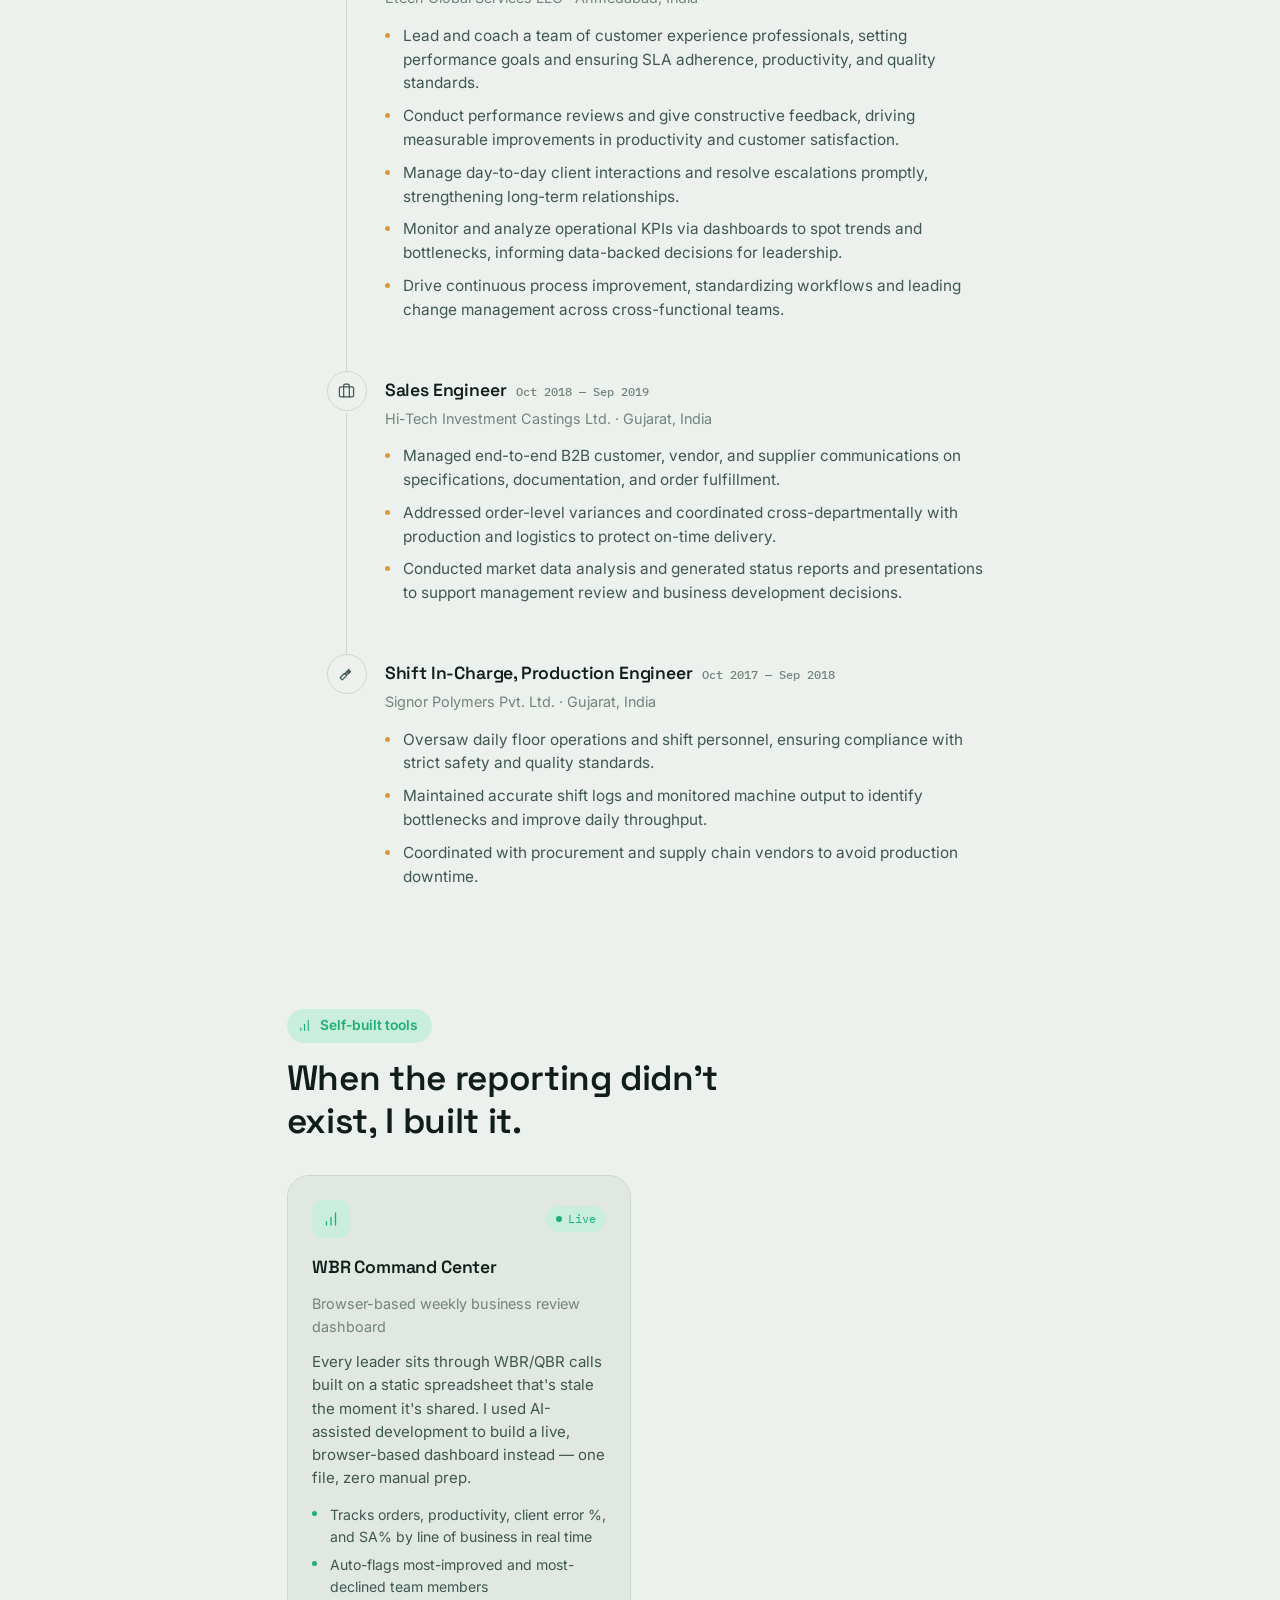
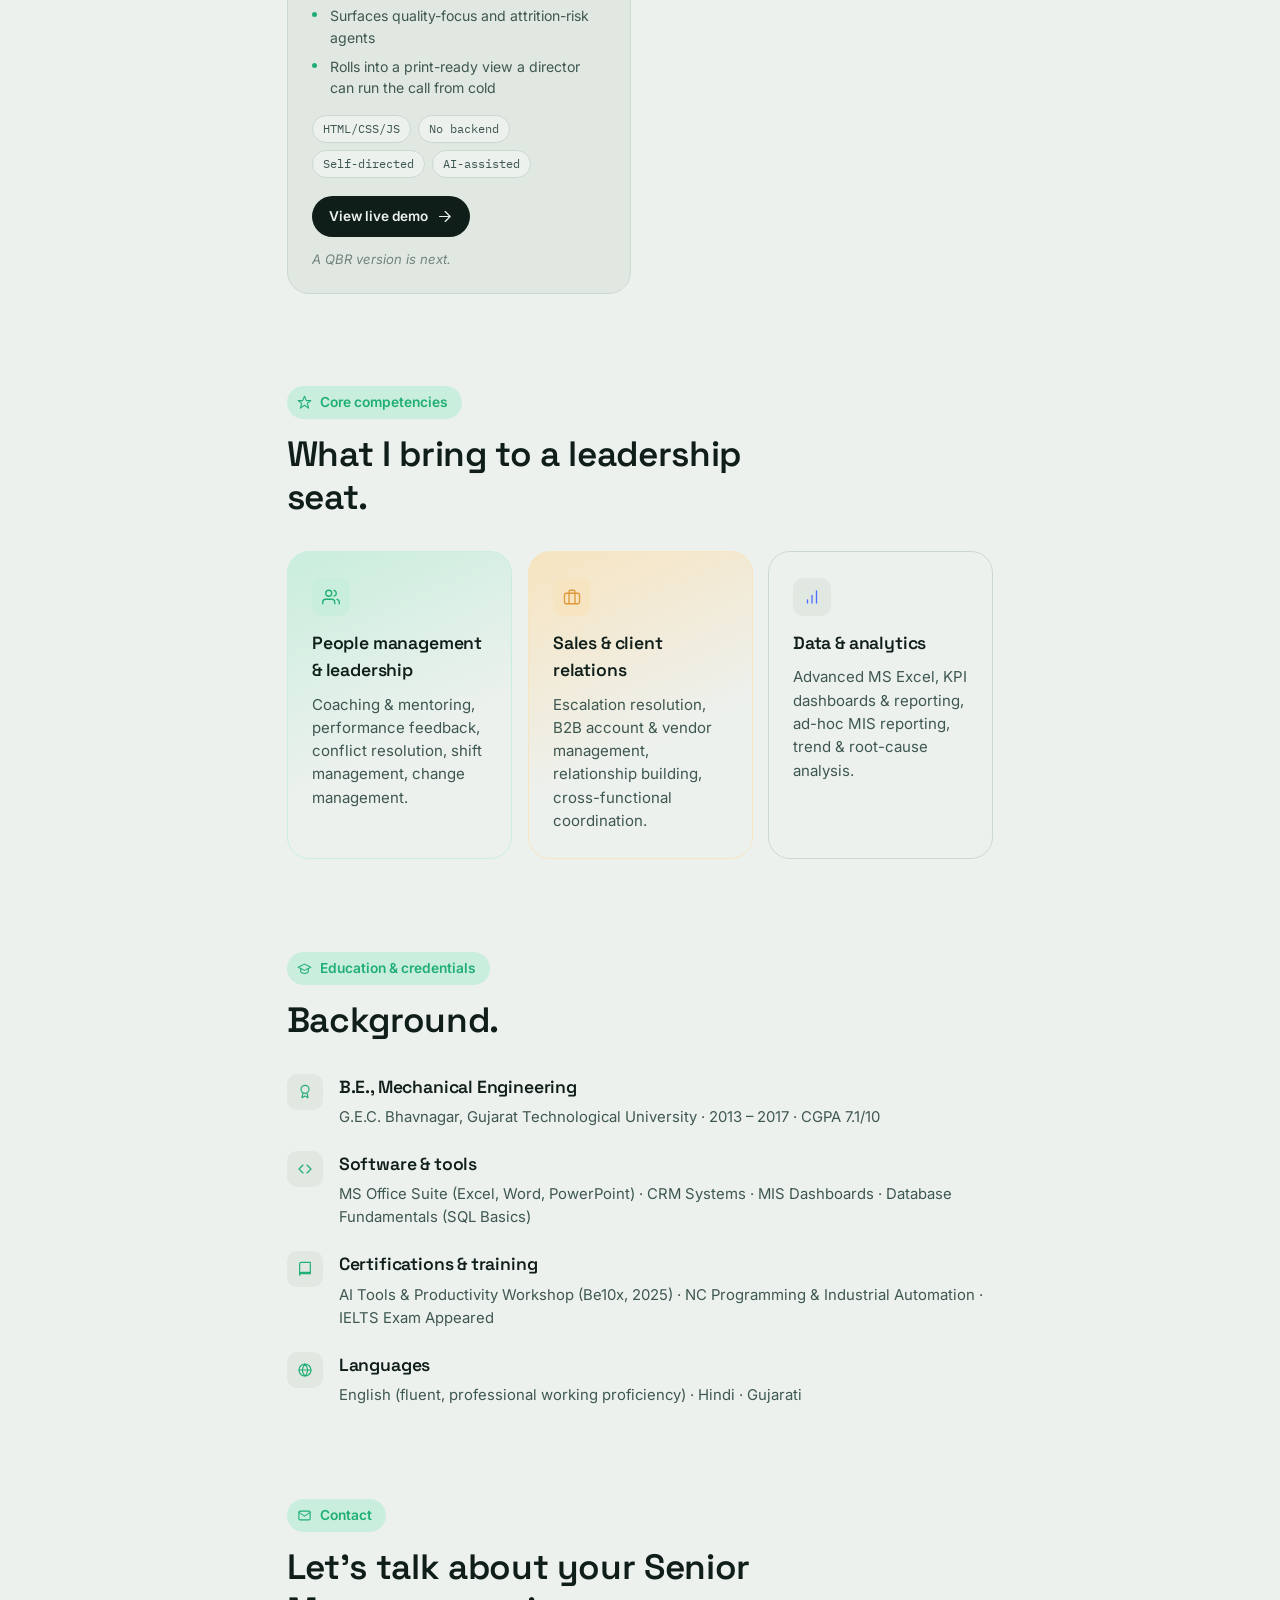
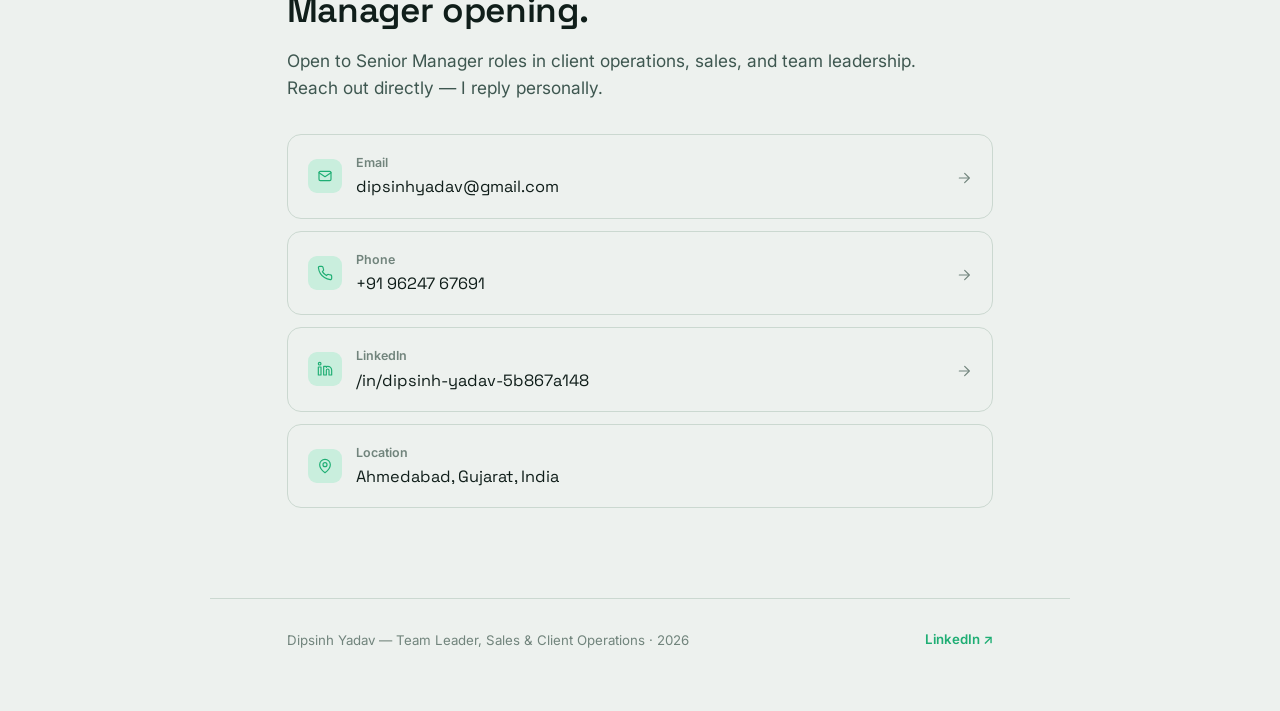
==== commit 8918e271: "Add files via upload" ====
--- a/index.html
+++ b/index.html
@@ -19,7 +19,7 @@
 
 <link rel="preconnect" href="https://fonts.googleapis.com">
 <link rel="preconnect" href="https://fonts.gstatic.com" crossorigin>
-<link href="https://fonts.googleapis.com/css2?family=Fraunces:opsz,wght@9..144,500;9..144,600;9..144,700&family=Manrope:wght@400;500;600;700&display=swap" rel="stylesheet">
+<link href="https://fonts.googleapis.com/css2?family=Space+Grotesk:wght@500;600;700&family=Inter:wght@400;500;600;700&family=IBM+Plex+Mono:wght@500;600&display=swap" rel="stylesheet">
 <link rel="stylesheet" href="style.css">
 <script src="theme.js"></script>
 </head>
@@ -47,46 +47,46 @@
 
 <main id="top">
 
-  <!-- HERO -->
+  <!-- HERO — a fixed, self-contained "console" look, deliberately unlike
+       the rest of the page (see style.css: hero uses its own colors,
+       not the theme tokens below it). -->
   <section class="hero">
-    <div class="hero-glow" aria-hidden="true"></div>
+    <div class="hero-grid" aria-hidden="true"></div>
+    <div class="hero-glow hero-glow-a" aria-hidden="true"></div>
+    <div class="hero-glow hero-glow-b" aria-hidden="true"></div>
+
     <div class="hero-top">
       <div class="hero-text">
-        <p class="eyebrow">Career file · targeting Senior Manager</p>
+        <p class="status-pill"><span class="status-dot"></span>Open to Senior Manager roles</p>
         <h1>I turn teams into<br>results — now I'm<br>ready to lead more.</h1>
         <p class="hero-sub">I'm Dipsinh Yadav, a Team Leader with 6+ years running customer and sales
           operations teams in fast-paced, target-driven environments. I coach people, fix what's broken,
           and I'm ready to take that further as a Senior Manager.</p>
         <div class="hero-actions">
           <a href="mailto:dipsinhyadav@gmail.com" class="btn btn-primary">Email me</a>
-          <button type="button" class="btn btn-ghost" id="viewResumeBtn">View résumé</button>
-          <a href="Dipsinh_Yadav_Resume.pdf" class="btn btn-ghost" download>Download résumé</a>
+          <button type="button" class="btn btn-ghost" id="viewResumeBtn"><span class="icon" aria-hidden="true"><svg viewBox="0 0 24 24" fill="none" stroke="currentColor" stroke-width="1.75" stroke-linecap="round" stroke-linejoin="round"><path d="M1 12s4-7 11-7 11 7 11 7-4 7-11 7-11-7-11-7Z"/><circle cx="12" cy="12" r="3"/></svg></span>View résumé</button>
+          <a href="Dipsinh_Yadav_Resume.pdf" class="btn btn-ghost btn-icon-only" download aria-label="Download résumé" title="Download résumé"><svg viewBox="0 0 24 24" fill="none" stroke="currentColor" stroke-width="1.75" stroke-linecap="round" stroke-linejoin="round"><path d="M12 3v12"/><path d="m7 10 5 5 5-5"/><path d="M5 21h14"/></svg></a>
         </div>
       </div>
       <div class="hero-photo">
-        <img src="photo.jpg" alt="Portrait of Dipsinh Yadav">
+        <div class="photo-frame">
+          <img src="photo.jpg" alt="Portrait of Dipsinh Yadav">
+        </div>
+        <span class="photo-chip"><span class="status-dot"></span>Available</span>
       </div>
     </div>
 
-    <dl class="stat-strip" id="statStrip">
-      <div class="stat">
-        <dt>6+</dt>
-        <dd>years in team leadership</dd>
-      </div>
-      <div class="stat">
-        <dt>3</dt>
-        <dd>industries — BPO, manufacturing, B2B sales</dd>
-      </div>
-      <div class="stat stat-target">
-        <dt>Next</dt>
-        <dd>Senior Manager, client &amp; operations leadership</dd>
-      </div>
-    </dl>
+    <dl class="stat-strip" id="statStrip"></dl>
+
+    <div class="scroll-cue" aria-hidden="true">
+      <span>Scroll</span>
+      <svg viewBox="0 0 24 24" fill="none" stroke="currentColor" stroke-width="1.75" stroke-linecap="round" stroke-linejoin="round"><path d="m6 9 6 6 6-6"/></svg>
+    </div>
   </section>
 
   <!-- ABOUT -->
   <section id="about" class="section">
-    <p class="section-label">About</p>
+    <p class="section-tag"><span class="icon" aria-hidden="true"><svg viewBox="0 0 24 24" fill="none" stroke="currentColor" stroke-width="1.75" stroke-linecap="round" stroke-linejoin="round"><circle cx="12" cy="12" r="9"/><path d="M12 16v-5"/><circle cx="12" cy="8" r="0.5" fill="currentColor"/></svg></span>About</p>
     <h2>Leadership that shows up in the numbers.</h2>
     <div class="about-grid">
       <p class="lede">I lead from the floor, not from behind a dashboard — though I use the dashboard too.
@@ -101,187 +101,65 @@
 
   <!-- EXPERIENCE -->
   <section id="experience" class="section">
-    <p class="section-label">Experience</p>
+    <p class="section-tag"><span class="icon" aria-hidden="true"><svg viewBox="0 0 24 24" fill="none" stroke="currentColor" stroke-width="1.75" stroke-linecap="round" stroke-linejoin="round"><rect x="3" y="4" width="18" height="18" rx="2"/><path d="M8 2v4M16 2v4M3 10h18"/></svg></span>Experience</p>
     <h2>My path so far.</h2>
-
-    <ol class="timeline" id="timeline">
-      <li class="timeline-item">
-        <div class="timeline-date">
-          <span class="date-range">Nov 2019 — Present</span>
-        </div>
-        <div class="timeline-body">
-          <h3>Team Leader</h3>
-          <p class="role-meta">Etech Global Services LLC · Ahmedabad, India</p>
-          <ul>
-            <li>Took two brand-new processes from pilot batch to scaled operations of 200+ FTEs — building
-              the recruitment test, quality audit forms, and SOP documentation from scratch off client
-              guidelines, plus the training modules used to onboard every future batch.</li>
-            <li>Cut client escalations from 4% to 0.20% (against a client target of ≤1.00%) by designing and
-              rolling out audit forms, quality checkpoints, and process SOPs from the ground up.</li>
-            <li>Root-caused a CSAT shortfall to weak customer-connect and objection-handling skills on the
-              team; coached reps directly — including live call walkthroughs — raising CSAT from 79% to 86%
-              and sales conversion from 11.50% to 15.20%.</li>
-            <li>Monitor and analyze operational KPIs via dashboards to spot trends and bottlenecks, informing
-              data-backed decisions for leadership.</li>
-          </ul>
-        </div>
-      </li>
-
-      <li class="timeline-item">
-        <div class="timeline-date">
-          <span class="date-range">Oct 2018 — Sep 2019</span>
-        </div>
-        <div class="timeline-body">
-          <h3>Sales Engineer</h3>
-          <p class="role-meta">Hi-Tech Investment Castings Ltd. · Gujarat, India</p>
-          <ul>
-            <li>Managed end-to-end B2B customer, vendor, and supplier communications on specifications,
-              documentation, and order fulfillment.</li>
-            <li>Addressed order-level variances and coordinated cross-departmentally with production and
-              logistics to protect on-time delivery.</li>
-            <li>Conducted market data analysis and generated status reports and presentations to support
-              management review and business development decisions.</li>
-          </ul>
-        </div>
-      </li>
-
-      <li class="timeline-item">
-        <div class="timeline-date">
-          <span class="date-range">Oct 2017 — Sep 2018</span>
-        </div>
-        <div class="timeline-body">
-          <h3>Shift In-Charge, Production Engineer</h3>
-          <p class="role-meta">Signor Polymers Pvt. Ltd. · Gujarat, India</p>
-          <ul>
-            <li>Oversaw daily floor operations and shift personnel, ensuring compliance with strict safety
-              and quality standards.</li>
-            <li>Maintained accurate shift logs and monitored machine output to identify bottlenecks and
-              improve daily throughput.</li>
-            <li>Coordinated with procurement and supply chain vendors to avoid production downtime.</li>
-          </ul>
-        </div>
-      </li>
-    </ol>
+    <ol class="timeline" id="timeline"></ol>
   </section>
 
-  <!-- PROJECTS -->
+  <!-- PROJECTS / SELF-BUILT TOOLS -->
   <section id="projects" class="section">
-    <p class="section-label">Self-built tools</p>
+    <p class="section-tag"><span class="icon" aria-hidden="true"><svg viewBox="0 0 24 24" fill="none" stroke="currentColor" stroke-width="1.75" stroke-linecap="round" stroke-linejoin="round"><line x1="12" y1="20" x2="12" y2="10"/><line x1="18" y1="20" x2="18" y2="4"/><line x1="6" y1="20" x2="6" y2="16"/></svg></span>Self-built tools</p>
     <h2>When the reporting didn't exist, I built it.</h2>
-    <div class="skill-grid" id="projectGrid">
-      <div class="skill-card skill-card-a">
-        <h3>WBR Command Center — live ops dashboard</h3>
-        <p>Every leader sits through WBR and QBR calls built on the same thing: a static Excel sheet or a
-          slide deck that took hours to assemble and is out of date the moment it's shared. I used AI-assisted
-          development to build a browser-based Weekly Business Review dashboard instead — one file, zero
-          manual prep, always current.</p>
-        <p>It tracks orders, productivity, client error %, and SA% by line of business in real time; auto-flags
-          the most-improved and most-declined team members; surfaces quality-focus and attrition-risk agents;
-          and rolls it all into a print-ready view a director can open cold and run the call from. A QBR
-          version is next.</p>
-        <p class="role-meta">Self-directed · built with AI tooling · HTML/CSS/JS, no backend required</p>
-        <a href="wbr-dashboard.html" class="btn btn-ghost" target="_blank" rel="noopener">View live demo →</a>
-      </div>
-    </div>
+    <div class="project-grid" id="projectGrid"></div>
   </section>
 
   <!-- SKILLS -->
   <section id="skills" class="section">
-    <p class="section-label">Core competencies</p>
+    <p class="section-tag"><span class="icon" aria-hidden="true"><svg viewBox="0 0 24 24" fill="none" stroke="currentColor" stroke-width="1.75" stroke-linecap="round" stroke-linejoin="round"><path d="m12 2 3 7h7l-5.5 4.5L18.5 21 12 16.5 5.5 21l2-7.5L2 9h7Z"/></svg></span>Core competencies</p>
     <h2>What I bring to a leadership seat.</h2>
-
-    <div class="skill-grid" id="skillGrid">
-      <div class="skill-card skill-card-a">
-        <h3>People management &amp; leadership</h3>
-        <p>Team coaching &amp; mentoring, performance monitoring &amp; feedback, conflict resolution, shift
-          management, change management.</p>
-      </div>
-      <div class="skill-card skill-card-b">
-        <h3>Sales &amp; client relations</h3>
-        <p>Client escalation resolution, B2B account &amp; vendor management, relationship building,
-          cross-functional coordination.</p>
-      </div>
-      <div class="skill-card skill-card-c">
-        <h3>Data &amp; analytics</h3>
-        <p>Advanced MS Excel (formulas, pivot tables, lookups), KPI dashboards &amp; reporting, ad-hoc MIS
-          reporting, trend &amp; root-cause analysis.</p>
-      </div>
-    </div>
+    <div class="skill-grid" id="skillGrid"></div>
   </section>
 
   <!-- EDUCATION -->
   <section id="education" class="section">
-    <p class="section-label">Education &amp; credentials</p>
+    <p class="section-tag"><span class="icon" aria-hidden="true"><svg viewBox="0 0 24 24" fill="none" stroke="currentColor" stroke-width="1.75" stroke-linecap="round" stroke-linejoin="round"><path d="M22 10 12 5 2 10l10 5 10-5Z"/><path d="M6 12v5c0 1.1 2.7 3 6 3s6-1.9 6-3v-5"/></svg></span>Education &amp; credentials</p>
     <h2>Background.</h2>
-
-    <div class="edu-grid" id="eduGrid">
-      <div class="edu-item">
-        <h3>B.E., Mechanical Engineering</h3>
-        <p class="role-meta">G.E.C. Bhavnagar, Gujarat Technological University · 2013 – 2017 · CGPA 7.1/10</p>
-      </div>
-      <div class="edu-item">
-        <h3>Software &amp; tools</h3>
-        <p>MS Office Suite (Excel, Word, PowerPoint) · CRM Systems · MIS Dashboards · Database Fundamentals
-          (SQL Basics)</p>
-      </div>
-      <div class="edu-item">
-        <h3>Certifications &amp; training</h3>
-        <p>AI Tools &amp; Productivity Workshop (Be10x, 2025) · NC Programming &amp; Industrial Automation ·
-          IELTS Exam Appeared</p>
-      </div>
-      <div class="edu-item">
-        <h3>Languages</h3>
-        <p>English (fluent, professional working proficiency) · Hindi · Gujarati</p>
-      </div>
-    </div>
+    <div class="edu-grid" id="eduGrid"></div>
   </section>
 
   <!-- CONTACT -->
   <section id="contact" class="section contact-section">
-    <p class="section-label">Contact</p>
+    <p class="section-tag"><span class="icon" aria-hidden="true"><svg viewBox="0 0 24 24" fill="none" stroke="currentColor" stroke-width="1.75" stroke-linecap="round" stroke-linejoin="round"><rect x="3" y="5" width="18" height="14" rx="2"/><path d="m3 7 9 6 9-6"/></svg></span>Contact</p>
     <h2>Let's talk about your Senior Manager opening.</h2>
     <p class="lede">Open to Senior Manager roles in client operations, sales, and team leadership. Reach out
       directly — I reply personally.</p>
-
-    <div class="contact-grid" id="contactGrid">
-      <a href="mailto:dipsinhyadav@gmail.com" class="contact-card">
-        <span class="contact-label">Email</span>
-        <span class="contact-value">dipsinhyadav@gmail.com</span>
-      </a>
-      <a href="tel:+919624767691" class="contact-card">
-        <span class="contact-label">Phone</span>
-        <span class="contact-value">+91 96247 67691</span>
-      </a>
-      <a href="https://www.linkedin.com/in/dipsinh-yadav-5b867a148/" class="contact-card" target="_blank" rel="noopener">
-        <span class="contact-label">LinkedIn</span>
-        <span class="contact-value">/in/dipsinh-yadav-5b867a148</span>
-      </a>
-      <div class="contact-card contact-card-static">
-        <span class="contact-label">Location</span>
-        <span class="contact-value">Ahmedabad, Gujarat, India</span>
-      </div>
-    </div>
+    <div class="contact-grid" id="contactGrid"></div>
   </section>
 
-  <!-- RESUME VIEWER MODAL -->
+  <!-- RESUME VIEWER MODAL — renders the résumé content directly, so it's
+       visible immediately on any device. No download button here on
+       purpose: the hero already has one. -->
   <div class="resume-modal" id="resumeModal" role="dialog" aria-modal="true" aria-label="Résumé viewer" hidden>
     <div class="resume-modal-backdrop" id="resumeModalBackdrop"></div>
     <div class="resume-modal-panel">
       <div class="resume-modal-bar">
         <span>Résumé — Dipsinh Yadav</span>
-        <div class="resume-modal-actions">
-          <a href="Dipsinh_Yadav_Resume.pdf" download class="btn btn-ghost btn-small">Download</a>
-          <button type="button" class="resume-modal-close" id="resumeModalClose" aria-label="Close résumé viewer">&times;</button>
-        </div>
+        <button type="button" class="resume-modal-close" id="resumeModalClose" aria-label="Close résumé viewer">
+          <svg viewBox="0 0 24 24" fill="none" stroke="currentColor" stroke-width="1.75" stroke-linecap="round" stroke-linejoin="round"><path d="M18 6 6 18"/><path d="m6 6 12 12"/></svg>
+        </button>
       </div>
-      <iframe id="resumeFrame" src="" title="Dipsinh Yadav résumé PDF"></iframe>
+      <div class="resume-modal-body" id="resumeView"></div>
     </div>
   </div>
 
 </main>
 
+<button type="button" class="back-to-top" id="backToTop" aria-label="Back to top">
+  <svg viewBox="0 0 24 24" fill="none" stroke="currentColor" stroke-width="1.75" stroke-linecap="round" stroke-linejoin="round"><path d="M12 19V5"/><path d="m5 12 7-7 7 7"/></svg>
+</button>
+
 <footer class="site-footer">
-  <p>Dipsinh Yadav — Team Leader, Sales &amp; Client Operations</p>
+  <p>Dipsinh Yadav — Team Leader, Sales &amp; Client Operations · <span class="footer-year"></span></p>
   <a href="https://www.linkedin.com/in/dipsinh-yadav-5b867a148/" target="_blank" rel="noopener" class="footer-link">LinkedIn ↗</a>
 </footer>
 
--- a/style.css
+++ b/style.css
@@ -2,24 +2,40 @@
    TOKENS
    ========================================================== */
 :root {
-  --paper:      #EFEDE1;
-  --paper-2:    #E6E2D2;
-  --ink:        #1E2A22;
-  --ink-soft:   #4B5A4E;
-  --muted:      #7C7A65;
-  --line:       #D6D0B9;
-
-  --gold:       #D9A441;
-  --gold-soft:  #F0D9A6;
-  --teal:       #1F6F63;
-  --teal-soft:  #BFE0D6;
-  --coral:      #D9603B;
-
-  --serif: "Fraunces", Georgia, serif;
-  --sans:  "Manrope", -apple-system, BlinkMacSystemFont, "Segoe UI", sans-serif;
-
-  --max-w: 800px;
+  /* workspace (theme-swappable — see theme.js) */
+  --paper:      #EDF1EE;
+  --paper-2:    #E1E8E2;
+  --ink:        #101E1A;
+  --ink-soft:   #3E5750;
+  --muted:      #71847C;
+  --line:       #CBD8D0;
+  --teal:       #1FAE74;
+  --teal-soft:  #C9EEDD;
+  --gold:       #E0983A;
+  --gold-soft:  #F7E4C0;
+  --coral:      #4C6FFF;
+
+  /* hero "console" — fixed, not swapped by the theme toggle on purpose */
+  --void:       #0A0F1C;
+  --void-2:     #121B2E;
+  --void-3:     #182338;
+  --void-line:  #26324A;
+  --on-void:    #F3F6FB;
+  --on-void-soft: #AAB6CC;
+  --signal:     #35D07F;
+  --signal-soft: rgba(53, 208, 127, 0.14);
+  --amber:      #F0B15C;
+  --indigo:     #6C87FF;
+
+  --display: "Space Grotesk", "Segoe UI", sans-serif;
+  --sans:    "Inter", -apple-system, BlinkMacSystemFont, "Segoe UI", sans-serif;
+  --mono:    "IBM Plex Mono", ui-monospace, SFMono-Regular, Menlo, monospace;
+
+  --max-w: 860px;
   --edge: 6vw;
+  --r-sm: 8px;
+  --r-md: 14px;
+  --r-lg: 22px;
 }
 
 @media (prefers-reduced-motion: reduce) {
@@ -43,18 +59,21 @@
 a { color: inherit; text-decoration: none; }
 
 h1, h2, h3 {
-  font-family: var(--serif);
+  font-family: var(--display);
   font-weight: 600;
   color: var(--ink);
   margin: 0;
   letter-spacing: -0.01em;
 }
 
-h2 { font-size: clamp(1.7rem, 5vw, 2.3rem); line-height: 1.2; max-width: 18ch; }
-h3 { font-size: 1.18rem; }
+h2 { font-size: clamp(1.6rem, 4.6vw, 2.2rem); line-height: 1.22; max-width: 22ch; }
+h3 { font-size: 1.1rem; }
 
 p { margin: 0; }
 ul { margin: 0; padding: 0; list-style: none; }
+
+.icon { display: inline-flex; width: 1em; height: 1em; }
+.icon svg { width: 100%; height: 100%; }
 
 /* ==========================================================
    HEADER / NAV
@@ -62,97 +81,79 @@
 .site-header {
   position: sticky;
   top: 0;
-  z-index: 20;
+  z-index: 30;
   display: flex;
   align-items: center;
   justify-content: space-between;
-  padding: 18px var(--edge);
-  background: rgba(239, 237, 225, 0.85);
-  backdrop-filter: blur(8px);
+  padding: 16px var(--edge);
+  background: color-mix(in srgb, var(--paper) 86%, transparent);
+  backdrop-filter: blur(10px);
   border-bottom: 1px solid var(--line);
 }
 
 .brand {
-  font-family: var(--serif);
+  font-family: var(--display);
   font-weight: 600;
-  font-size: 1.08rem;
+  font-size: 1.05rem;
 }
 
 .nav {
   display: none;
-  gap: 28px;
+  gap: 26px;
   align-items: center;
-  font-size: 0.93rem;
-}
-
-.nav a { color: var(--ink-soft); transition: color 0.15s ease; }
+  font-size: 0.92rem;
+}
+
+.nav a { position: relative; color: var(--ink-soft); transition: color 0.15s ease; padding: 4px 0; }
 .nav a:hover { color: var(--ink); }
+.nav a.is-active { color: var(--ink); }
+.nav a.is-active::after {
+  content: "";
+  position: absolute;
+  left: 0; right: 0; bottom: -4px;
+  height: 2px;
+  background: var(--teal);
+  border-radius: 2px;
+}
 .nav-cta {
-  color: var(--ink) !important;
-  background: var(--gold);
-  padding: 7px 16px;
+  color: var(--paper) !important;
+  background: var(--ink);
+  padding: 8px 18px;
   border-radius: 100px;
   font-weight: 600;
 }
-.nav-cta:hover { background: var(--coral); color: var(--paper) !important; }
-
-.header-actions {
-  display: flex;
-  align-items: center;
-  gap: 14px;
-}
+.nav-cta.is-active::after { display: none; }
+.nav-cta:hover { background: var(--teal); }
+
+.header-actions { display: flex; align-items: center; gap: 14px; }
 
 .theme-toggle {
-  width: 30px;
-  height: 30px;
+  width: 30px; height: 30px;
   border-radius: 50%;
   border: 1.5px solid var(--line);
   background: var(--paper-2);
   cursor: pointer;
-  display: flex;
-  align-items: center;
-  justify-content: center;
-  transition: border-color 0.15s ease, transform 0.15s ease;
-}
-.theme-toggle:hover { border-color: var(--gold); transform: rotate(20deg); }
+  display: flex; align-items: center; justify-content: center;
+  transition: border-color 0.15s ease, transform 0.4s ease;
+}
+.theme-toggle:hover { border-color: var(--teal); transform: rotate(180deg); }
 .theme-dot {
-  width: 12px;
-  height: 12px;
-  border-radius: 50%;
+  width: 12px; height: 12px; border-radius: 50%;
   background: conic-gradient(var(--teal), var(--gold), var(--coral), var(--teal));
 }
 
 .nav-toggle {
-  display: flex;
-  flex-direction: column;
-  justify-content: center;
-  gap: 5px;
-  width: 32px;
-  height: 32px;
-  background: none;
-  border: none;
-  padding: 0;
-  cursor: pointer;
-}
-.nav-toggle span {
-  display: block;
-  height: 2px;
-  background: var(--ink);
-  border-radius: 2px;
-  transition: transform 0.2s ease, opacity 0.2s ease;
-}
+  display: flex; flex-direction: column; justify-content: center; gap: 5px;
+  width: 32px; height: 32px; background: none; border: none; padding: 0; cursor: pointer;
+}
+.nav-toggle span { display: block; height: 2px; background: var(--ink); border-radius: 2px; transition: transform 0.2s ease, opacity 0.2s ease; }
 .nav-toggle[aria-expanded="true"] span:nth-child(1) { transform: translateY(7px) rotate(45deg); }
 .nav-toggle[aria-expanded="true"] span:nth-child(2) { opacity: 0; }
 .nav-toggle[aria-expanded="true"] span:nth-child(3) { transform: translateY(-7px) rotate(-45deg); }
 
 .nav.nav-open {
-  display: flex;
-  flex-direction: column;
-  align-items: flex-start;
-  position: absolute;
-  top: 100%;
-  left: 0;
-  right: 0;
+  display: flex; flex-direction: column; align-items: flex-start;
+  position: absolute; top: 100%; left: 0; right: 0;
   background: var(--paper);
   padding: 20px var(--edge) 28px;
   border-bottom: 1px solid var(--line);
@@ -172,164 +173,268 @@
 .section {
   max-width: var(--max-w);
   margin: 0 auto;
-  padding: 92px var(--edge) 8px;
-}
-
-.section-label {
-  font-size: 0.83rem;
+  padding: 84px var(--edge) 8px;
+}
+
+.section-tag {
+  display: inline-flex;
+  align-items: center;
+  gap: 8px;
+  font-size: 0.86rem;
   font-weight: 600;
   color: var(--teal);
-  margin-bottom: 10px;
-  padding-left: 14px;
-  border-left: 2px solid var(--gold);
-}
+  background: var(--teal-soft);
+  padding: 6px 14px 6px 10px;
+  border-radius: 100px;
+  margin-bottom: 14px;
+}
+.section-tag .icon { width: 15px; height: 15px; }
 
 .lede {
-  font-size: 1.1rem;
+  font-size: 1.08rem;
   color: var(--ink-soft);
-  max-width: 60ch;
-  margin-top: 18px;
-}
-
-/* ==========================================================
-   HERO — the one bold, lively moment on the page
+  max-width: 58ch;
+  margin-top: 16px;
+}
+
+/* ==========================================================
+   HERO — the console. Fixed dark palette, independent of the
+   theme toggle below, so it always reads as its own space.
    ========================================================== */
 .hero {
   position: relative;
-  max-width: var(--max-w);
-  margin: 0 auto;
-  padding: 64px var(--edge) 56px;
+  background: var(--void);
+  color: var(--on-void);
   overflow: hidden;
+  padding: 56px var(--edge) 0;
+  isolation: isolate;
+}
+
+.hero-grid {
+  position: absolute;
+  inset: 0;
+  background-image:
+    linear-gradient(var(--void-line) 1px, transparent 1px),
+    linear-gradient(90deg, var(--void-line) 1px, transparent 1px);
+  background-size: 42px 42px;
+  opacity: 0.35;
+  mask-image: radial-gradient(ellipse 90% 70% at 50% 0%, black 40%, transparent 90%);
+  z-index: 0;
 }
 
 .hero-glow {
   position: absolute;
-  top: -220px;
-  right: -180px;
-  width: 520px;
-  height: 520px;
   border-radius: 50%;
-  background: radial-gradient(circle at 35% 35%, var(--gold-soft) 0%, var(--teal-soft) 45%, transparent 72%);
-  filter: blur(6px);
-  opacity: 0.9;
+  filter: blur(60px);
   z-index: 0;
-  animation: drift 14s ease-in-out infinite alternate;
-}
-
-@keyframes drift {
-  from { transform: translate(0, 0) scale(1); }
-  to   { transform: translate(-24px, 30px) scale(1.06); }
+  opacity: 0.55;
+}
+.hero-glow-a {
+  width: 420px; height: 420px;
+  top: -160px; right: -100px;
+  background: radial-gradient(circle, var(--signal) 0%, transparent 70%);
+  animation: driftA 16s ease-in-out infinite alternate;
+}
+.hero-glow-b {
+  width: 320px; height: 320px;
+  bottom: -140px; left: -80px;
+  background: radial-gradient(circle, var(--indigo) 0%, transparent 70%);
+  animation: driftB 18s ease-in-out infinite alternate;
+}
+@keyframes driftA { from { transform: translate(0,0) scale(1); } to { transform: translate(-30px, 30px) scale(1.1); } }
+@keyframes driftB { from { transform: translate(0,0) scale(1); } to { transform: translate(24px, -20px) scale(1.08); } }
+
+.hero::after {
+  content: "";
+  position: absolute;
+  inset: 0;
+  background: radial-gradient(600px circle at var(--spot-x, 70%) var(--spot-y, 10%), rgba(255,255,255,0.06), transparent 60%);
+  z-index: 0;
+  pointer-events: none;
 }
 
 .hero-top {
   position: relative;
   z-index: 1;
+  max-width: var(--max-w);
+  margin: 0 auto;
   display: flex;
   flex-direction: column-reverse;
-  gap: 32px;
+  gap: 30px;
   align-items: flex-start;
+  padding-top: 8px;
 }
 
 .hero-text { flex: 1; }
 
-.eyebrow {
-  display: inline-block;
-  font-size: 0.83rem;
+.status-pill {
+  display: inline-flex;
+  align-items: center;
+  gap: 9px;
+  font-family: var(--mono);
+  font-size: 0.78rem;
+  font-weight: 500;
+  letter-spacing: 0.02em;
+  color: var(--signal);
+  background: var(--signal-soft);
+  border: 1px solid rgba(53, 208, 127, 0.35);
+  padding: 7px 14px 7px 11px;
+  border-radius: 100px;
+  margin-bottom: 26px;
+}
+.status-dot {
+  width: 8px; height: 8px;
+  border-radius: 50%;
+  background: var(--signal);
+  box-shadow: 0 0 0 0 rgba(53,208,127,0.6);
+  animation: pulse 2s ease-in-out infinite;
+  flex-shrink: 0;
+}
+@keyframes pulse {
+  0%   { box-shadow: 0 0 0 0 rgba(53,208,127,0.55); }
+  70%  { box-shadow: 0 0 0 7px rgba(53,208,127,0); }
+  100% { box-shadow: 0 0 0 0 rgba(53,208,127,0); }
+}
+
+.hero h1 {
+  font-size: clamp(2.15rem, 7.5vw, 3.3rem);
+  line-height: 1.1;
+  color: var(--on-void);
+}
+
+.hero-sub {
+  margin-top: 20px;
+  font-size: 1.06rem;
+  color: var(--on-void-soft);
+  max-width: 50ch;
+}
+
+.hero-actions { display: flex; flex-wrap: wrap; align-items: center; gap: 12px; margin-top: 30px; }
+
+.btn {
+  display: inline-flex;
+  align-items: center;
+  gap: 8px;
+  padding: 13px 22px;
+  border-radius: 100px;
+  font-size: 0.95rem;
   font-weight: 600;
-  color: var(--teal);
-  background: var(--teal-soft);
-  padding: 6px 14px;
-  border-radius: 100px;
-  margin-bottom: 24px;
-}
-
-.hero h1 {
-  font-size: clamp(2.2rem, 8vw, 3.5rem);
-  line-height: 1.08;
-}
-
-.hero-sub {
-  margin-top: 22px;
-  font-size: 1.1rem;
-  color: var(--ink-soft);
-  max-width: 52ch;
-}
-
-.hero-actions {
-  display: flex;
-  flex-wrap: wrap;
-  gap: 14px;
-  margin-top: 32px;
-}
-
-.btn {
-  display: inline-block;
-  padding: 13px 24px;
-  border-radius: 100px;
-  font-size: 0.96rem;
-  font-weight: 600;
-  transition: background 0.15s ease, color 0.15s ease, border-color 0.15s ease, transform 0.15s ease;
-}
-
-.btn-primary {
-  background: var(--ink);
-  color: var(--paper);
-}
-.btn-primary:hover { background: var(--teal); transform: translateY(-1px); }
-
-.btn-ghost {
-  border: 1.5px solid var(--ink);
-  color: var(--ink);
-}
-.btn-ghost:hover { border-color: var(--coral); color: var(--coral); transform: translateY(-1px); }
-
-.hero-photo {
-  position: relative;
-  z-index: 1;
-  width: 132px;
-  flex-shrink: 0;
-}
-
-.hero-photo img {
+  font-family: var(--sans);
+  border: 1.5px solid transparent;
+  cursor: pointer;
+  transition: background 0.15s ease, color 0.15s ease, border-color 0.15s ease, box-shadow 0.15s ease;
+}
+.btn .icon { width: 17px; height: 17px; }
+
+.btn-primary { background: var(--signal); color: #06251A; }
+.btn-primary:hover { box-shadow: 0 0 0 4px var(--signal-soft); }
+
+.hero .btn-ghost {
+  border-color: rgba(255,255,255,0.25);
+  color: var(--on-void);
+  background: rgba(255,255,255,0.04);
+}
+.hero .btn-ghost:hover { border-color: var(--signal); color: var(--signal); }
+
+.btn-icon-only { padding: 13px; }
+.btn-icon-only .icon { width: 17px; height: 17px; }
+
+.hero-photo { position: relative; z-index: 1; flex-shrink: 0; }
+
+.photo-frame {
+  width: 140px;
+  padding: 5px;
+  border-radius: var(--r-lg);
+  background: linear-gradient(155deg, var(--signal), var(--indigo));
+}
+.photo-frame img {
   width: 100%;
   aspect-ratio: 4 / 5;
   object-fit: cover;
   display: block;
-  border-radius: 12px;
-  border: 3px solid var(--paper);
-  outline: 2px solid var(--gold);
-  background: var(--paper-2);
-}
+  border-radius: calc(var(--r-lg) - 5px);
+  background: var(--void-2);
+}
+
+.photo-chip {
+  position: absolute;
+  bottom: -10px;
+  left: 50%;
+  transform: translateX(-50%);
+  display: inline-flex;
+  align-items: center;
+  gap: 6px;
+  font-family: var(--mono);
+  font-size: 0.68rem;
+  font-weight: 500;
+  background: var(--void-2);
+  border: 1px solid var(--void-line);
+  color: var(--on-void);
+  padding: 5px 10px;
+  border-radius: 100px;
+  white-space: nowrap;
+}
+.photo-chip .status-dot { width: 6px; height: 6px; }
 
 @media (min-width: 620px) {
   .hero-top { flex-direction: row; align-items: flex-start; justify-content: space-between; }
-  .hero-photo { width: 176px; }
+  .photo-frame { width: 180px; }
 }
 
 .stat-strip {
   position: relative;
   z-index: 1;
-  margin: 52px 0 0;
-  padding-top: 28px;
-  border-top: 1px solid var(--line);
+  max-width: var(--max-w);
+  margin: 44px auto 0;
+  padding: 0 0 40px;
   display: grid;
   grid-template-columns: repeat(3, 1fr);
-  gap: 18px;
-}
-
+  gap: 12px;
+}
+
+.stat {
+  border: 1px solid var(--void-line);
+  background: rgba(255,255,255,0.03);
+  border-radius: var(--r-md);
+  padding: 16px 14px;
+}
+.stat-icon { color: var(--on-void-soft); width: 18px; height: 18px; margin-bottom: 10px; }
 .stat dt {
-  font-family: var(--serif);
-  font-size: 1.9rem;
-  color: var(--ink);
+  font-family: var(--mono);
+  font-size: 1.5rem;
+  font-weight: 600;
+  color: var(--on-void);
 }
 .stat dd {
-  margin: 4px 0 0;
-  font-size: 0.86rem;
-  color: var(--muted);
-  line-height: 1.35;
-}
-
-.stat-target dt { color: var(--coral); }
+  margin: 6px 0 0;
+  font-size: 0.78rem;
+  color: var(--on-void-soft);
+  line-height: 1.4;
+}
+.stat-target { border-color: rgba(240, 177, 92, 0.4); background: rgba(240, 177, 92, 0.07); }
+.stat-target .stat-icon, .stat-target dt { color: var(--amber); }
+
+@media (min-width: 560px) {
+  .stat { padding: 20px 18px; }
+  .stat dt { font-size: 1.8rem; }
+  .stat dd { font-size: 0.83rem; }
+}
+
+.scroll-cue {
+  position: relative;
+  z-index: 1;
+  display: none;
+  align-items: center;
+  gap: 6px;
+  justify-content: center;
+  font-family: var(--mono);
+  font-size: 0.72rem;
+  color: var(--on-void-soft);
+  padding-bottom: 22px;
+}
+.scroll-cue svg { width: 14px; height: 14px; animation: bob 1.6s ease-in-out infinite; }
+@keyframes bob { 0%, 100% { transform: translateY(0); } 50% { transform: translateY(4px); } }
+@media (min-width: 620px) { .scroll-cue { display: flex; } }
 
 /* ==========================================================
    ABOUT
@@ -339,149 +444,250 @@
 .about-grid .lede { margin-top: 18px; }
 
 /* ==========================================================
-   EXPERIENCE / TIMELINE — ascending path toward the next role
-   ========================================================== */
-.timeline {
-  margin-top: 40px;
-  position: relative;
-}
+   EXPERIENCE / TIMELINE — a log-style feed
+   ========================================================== */
+.timeline { margin-top: 36px; position: relative; }
 
 .timeline-item {
   position: relative;
-  padding-left: 28px;
-  border-left: 2px solid var(--line);
-  padding-bottom: 44px;
+  display: flex;
+  gap: 18px;
+  padding-bottom: 40px;
 }
 .timeline-item:last-child { padding-bottom: 4px; }
-.timeline-item:first-child { border-left-color: var(--teal); }
 
 .timeline-item::before {
   content: "";
   position: absolute;
-  left: -7px;
-  top: 4px;
-  width: 12px;
-  height: 12px;
+  left: 19px;
+  top: 42px;
+  bottom: 0;
+  width: 1.5px;
+  background: var(--line);
+}
+.timeline-item:last-child::before { display: none; }
+
+.timeline-marker {
+  flex-shrink: 0;
+  width: 40px; height: 40px;
   border-radius: 50%;
+  border: 1.5px solid var(--line);
   background: var(--paper);
-  border: 2.5px solid var(--gold);
-}
-.timeline-item:first-child::before {
-  border-color: var(--teal);
-  background: var(--teal);
+  display: flex; align-items: center; justify-content: center;
+  color: var(--ink-soft);
+  z-index: 1;
+}
+.timeline-marker .icon { width: 17px; height: 17px; }
+.timeline-item.is-current .timeline-marker { border-color: var(--teal); color: var(--teal); background: var(--teal-soft); }
+
+.timeline-body { flex: 1; min-width: 0; padding-top: 6px; }
+
+.timeline-heading {
+  display: flex;
+  flex-wrap: wrap;
+  align-items: baseline;
+  gap: 10px;
+  margin-bottom: 4px;
+}
+.timeline-heading h3 { display: flex; align-items: center; gap: 8px; }
+
+.live-tag {
+  font-family: var(--mono);
+  font-size: 0.68rem;
+  font-weight: 500;
+  color: var(--teal);
+  background: var(--teal-soft);
+  padding: 2px 8px;
+  border-radius: 100px;
 }
 
 .date-range {
-  display: inline-block;
-  font-size: 0.83rem;
-  font-weight: 600;
-  color: var(--teal);
-  margin-bottom: 10px;
-}
-
-.timeline-body h3 { margin-bottom: 4px; }
-
-.role-meta {
-  font-size: 0.9rem;
+  font-family: var(--mono);
+  font-size: 0.76rem;
+  font-weight: 500;
   color: var(--muted);
-  margin-bottom: 14px;
-}
-
-.timeline-body ul { margin-top: 14px; }
+}
+
+.role-meta { font-size: 0.9rem; color: var(--muted); margin-bottom: 14px; }
+
+.timeline-body ul { margin-top: 12px; }
 .timeline-body li {
   position: relative;
-  padding-left: 20px;
+  padding-left: 18px;
   color: var(--ink-soft);
   font-size: 0.96rem;
-  margin-bottom: 10px;
+  margin-bottom: 9px;
 }
 .timeline-body li::before {
   content: "";
   position: absolute;
-  left: 0;
-  top: 9px;
-  width: 6px;
-  height: 6px;
+  left: 0; top: 9px;
+  width: 5px; height: 5px;
   border-radius: 50%;
   background: var(--gold);
 }
 
 /* ==========================================================
-   SKILLS — three distinct color-tinted cards, one bold moment each
-   ========================================================== */
-.skill-grid {
-  margin-top: 36px;
+   PROJECTS — dashboard-tile cards (fixes the old oversized card)
+   ========================================================== */
+.project-grid {
+  margin-top: 32px;
   display: grid;
   grid-template-columns: 1fr;
-  gap: 16px;
-}
-
-.skill-card {
-  padding: 28px 26px;
-  border-radius: 16px;
+  gap: 18px;
+}
+@media (min-width: 700px) { .project-grid { grid-template-columns: repeat(2, 1fr); } }
+
+.project-card {
   border: 1px solid var(--line);
-}
-
-.skill-card h3 { margin-bottom: 10px; }
-.skill-card p { color: var(--ink-soft); font-size: 0.95rem; }
-
-.skill-card-a { background: linear-gradient(155deg, var(--teal-soft) 0%, var(--paper) 62%); border-color: var(--teal-soft); }
-.skill-card-b { background: linear-gradient(155deg, var(--gold-soft) 0%, var(--paper) 62%); border-color: var(--gold-soft); }
-.skill-card-c { background: var(--paper); }
-
-@media (min-width: 700px) {
-  .skill-grid { grid-template-columns: repeat(3, 1fr); }
-}
-
-/* ==========================================================
-   EDUCATION
-   ========================================================== */
-.edu-grid {
-  margin-top: 36px;
-  display: flex;
-  flex-direction: column;
-  gap: 26px;
-}
-
-.edu-item h3 { margin-bottom: 6px; }
-.edu-item p { color: var(--ink-soft); font-size: 0.94rem; }
-
-/* ==========================================================
-   CONTACT
-   ========================================================== */
-.contact-section { padding-bottom: 100px; }
-
-.contact-grid {
-  margin-top: 36px;
+  background: var(--paper-2);
+  border-radius: var(--r-lg);
+  padding: 24px;
   display: flex;
   flex-direction: column;
   gap: 12px;
-}
+  transition: border-color 0.2s ease, box-shadow 0.2s ease;
+}
+.project-card:hover { border-color: var(--teal); box-shadow: 0 14px 30px -18px rgba(0,0,0,0.35); }
+
+.project-top { display: flex; align-items: center; justify-content: space-between; }
+.project-icon {
+  width: 38px; height: 38px;
+  border-radius: 10px;
+  background: var(--teal-soft);
+  color: var(--teal);
+  display: flex; align-items: center; justify-content: center;
+}
+.project-icon .icon { width: 18px; height: 18px; }
+
+.status-chip {
+  display: inline-flex; align-items: center; gap: 6px;
+  font-family: var(--mono);
+  font-size: 0.72rem;
+  color: var(--teal);
+  background: var(--teal-soft);
+  padding: 4px 10px;
+  border-radius: 100px;
+}
+.status-chip .status-dot { width: 6px; height: 6px; background: var(--teal); animation: pulse-teal 2s ease-in-out infinite; }
+@keyframes pulse-teal { 0%,100% { opacity: 1; } 50% { opacity: 0.4; } }
+
+.project-card h3 { margin-top: 4px; }
+.project-tagline { font-size: 0.9rem; color: var(--muted); }
+.project-desc { font-size: 0.94rem; color: var(--ink-soft); max-width: 46ch; }
+
+.project-highlights { display: flex; flex-direction: column; gap: 7px; margin-top: 2px; }
+.project-highlights li {
+  position: relative;
+  padding-left: 18px;
+  font-size: 0.88rem;
+  color: var(--ink-soft);
+}
+.project-highlights li::before {
+  content: "";
+  position: absolute; left: 0; top: 7px;
+  width: 5px; height: 5px; border-radius: 50%;
+  background: var(--teal);
+}
+
+.tag-row { display: flex; flex-wrap: wrap; gap: 7px; margin-top: 4px; }
+.tag-chip {
+  font-family: var(--mono);
+  font-size: 0.72rem;
+  color: var(--ink-soft);
+  border: 1px solid var(--line);
+  background: var(--paper);
+  padding: 4px 10px;
+  border-radius: 100px;
+}
+
+.project-footer { display: flex; flex-wrap: wrap; align-items: center; gap: 12px; margin-top: 6px; }
+.project-note { font-size: 0.82rem; color: var(--muted); font-style: italic; }
+
+.btn-small { padding: 9px 16px; font-size: 0.85rem; }
+.project-footer .btn-primary { background: var(--ink); color: var(--paper); }
+.project-footer .btn-primary:hover { background: var(--teal); box-shadow: none; }
+
+/* ==========================================================
+   SKILLS
+   ========================================================== */
+.skill-grid { margin-top: 32px; display: grid; grid-template-columns: 1fr; gap: 16px; }
+
+.skill-card {
+  padding: 26px 24px;
+  border-radius: var(--r-lg);
+  border: 1px solid var(--line);
+  transition: border-color 0.2s ease, transform 0.2s ease;
+}
+.skill-icon {
+  width: 38px; height: 38px;
+  border-radius: 10px;
+  display: flex; align-items: center; justify-content: center;
+  margin-bottom: 14px;
+}
+.skill-icon .icon { width: 18px; height: 18px; }
+.skill-card h3 { margin-bottom: 8px; }
+.skill-card p { color: var(--ink-soft); font-size: 0.94rem; }
+
+.skill-card-a { background: linear-gradient(155deg, var(--teal-soft) 0%, var(--paper) 62%); border-color: var(--teal-soft); }
+.skill-card-a .skill-icon { background: var(--teal-soft); color: var(--teal); }
+.skill-card-b { background: linear-gradient(155deg, var(--gold-soft) 0%, var(--paper) 62%); border-color: var(--gold-soft); }
+.skill-card-b .skill-icon { background: var(--gold-soft); color: var(--gold); }
+.skill-card-c { background: var(--paper); }
+.skill-card-c .skill-icon { background: var(--paper-2); color: var(--coral); }
+
+@media (min-width: 700px) { .skill-grid { grid-template-columns: repeat(3, 1fr); } }
+
+/* ==========================================================
+   EDUCATION
+   ========================================================== */
+.edu-grid { margin-top: 32px; display: flex; flex-direction: column; gap: 22px; }
+.edu-item { display: flex; gap: 16px; align-items: flex-start; }
+.edu-icon {
+  flex-shrink: 0;
+  width: 36px; height: 36px;
+  border-radius: 10px;
+  background: var(--paper-2);
+  color: var(--teal);
+  display: flex; align-items: center; justify-content: center;
+}
+.edu-icon .icon { width: 16px; height: 16px; }
+.edu-item h3 { margin-bottom: 5px; }
+.edu-item p { color: var(--ink-soft); font-size: 0.93rem; }
+
+/* ==========================================================
+   CONTACT
+   ========================================================== */
+.contact-section { padding-bottom: 90px; }
+
+.contact-grid { margin-top: 32px; display: flex; flex-direction: column; gap: 12px; }
 
 .contact-card {
   background: var(--paper);
   border: 1px solid var(--line);
-  border-radius: 12px;
-  padding: 20px 22px;
+  border-radius: var(--r-md);
+  padding: 18px 20px;
   display: flex;
-  justify-content: space-between;
   align-items: center;
-  gap: 12px;
+  gap: 14px;
   transition: background 0.15s ease, border-color 0.15s ease, transform 0.15s ease;
 }
-
-a.contact-card:hover { background: var(--gold-soft); border-color: var(--gold); transform: translateX(2px); }
-
-.contact-label {
-  font-size: 0.83rem;
-  font-weight: 600;
+.contact-icon {
+  flex-shrink: 0;
+  width: 34px; height: 34px;
+  border-radius: 9px;
+  background: var(--teal-soft);
   color: var(--teal);
-}
-
-.contact-value {
-  font-family: var(--serif);
-  font-size: 1.05rem;
-}
+  display: flex; align-items: center; justify-content: center;
+}
+.contact-icon .icon { width: 16px; height: 16px; }
+.contact-text { display: flex; flex-direction: column; gap: 2px; flex: 1; min-width: 0; }
+.contact-label { font-size: 0.78rem; font-weight: 600; color: var(--muted); }
+.contact-value { font-family: var(--display); font-size: 1.02rem; }
+.contact-arrow { color: var(--muted); width: 16px; height: 16px; transition: transform 0.15s ease; flex-shrink: 0; }
+
+a.contact-card:hover { background: var(--teal-soft); border-color: var(--teal); }
+a.contact-card:hover .contact-arrow { transform: translateX(3px); color: var(--teal); }
 
 /* ==========================================================
    FOOTER
@@ -496,107 +702,146 @@
   font-size: 0.83rem;
   color: var(--muted);
   border-top: 1px solid var(--line);
-}
-
-.footer-link {
-  color: var(--teal);
-  font-weight: 600;
-  border-bottom: 1px solid transparent;
-  transition: border-color 0.15s ease, color 0.15s ease;
-}
-.footer-link:hover {
-  color: var(--coral);
-  border-color: var(--coral);
-}
-
-/* ==========================================================
-   RESUME VIEWER MODAL
-   ========================================================== */
-.btn-small { padding: 9px 18px; font-size: 0.86rem; }
-
-.resume-modal {
+  gap: 12px;
+  flex-wrap: wrap;
+}
+
+.footer-link { color: var(--teal); font-weight: 600; border-bottom: 1px solid transparent; transition: border-color 0.15s ease, color 0.15s ease; }
+.footer-link:hover { color: var(--coral); border-color: var(--coral); }
+
+/* ==========================================================
+   BACK TO TOP
+   ========================================================== */
+.back-to-top {
   position: fixed;
-  inset: 0;
-  z-index: 50;
-  display: flex;
-  align-items: center;
-  justify-content: center;
-  padding: 24px;
-}
-
-/* The [hidden] attribute is how JS opens/closes this modal. Without this
-   rule, the display:flex above (same specificity, but an author style)
-   wins over the browser's built-in [hidden] rule and the modal would show
-   on every page load instead of staying closed until clicked. */
-.resume-modal[hidden] {
-  display: none;
-}
-
-.resume-modal-backdrop {
-  position: absolute;
-  inset: 0;
-  background: rgba(30, 42, 34, 0.55);
-  backdrop-filter: blur(2px);
-}
+  right: 20px;
+  bottom: 20px;
+  width: 42px; height: 42px;
+  border-radius: 50%;
+  border: 1px solid var(--line);
+  background: var(--ink);
+  color: var(--paper);
+  display: flex; align-items: center; justify-content: center;
+  cursor: pointer;
+  opacity: 0;
+  transform: translateY(10px);
+  pointer-events: none;
+  transition: opacity 0.2s ease, transform 0.2s ease, background 0.15s ease;
+  z-index: 25;
+}
+.back-to-top.is-visible { opacity: 1; transform: translateY(0); pointer-events: auto; }
+.back-to-top:hover { background: var(--teal); }
+.back-to-top svg { width: 18px; height: 18px; }
+
+/* ==========================================================
+   RESUME VIEWER MODAL — renders résumé content directly
+   ========================================================== */
+.resume-modal { position: fixed; inset: 0; z-index: 50; display: flex; align-items: center; justify-content: center; padding: 20px; }
+.resume-modal[hidden] { display: none; }
+
+.resume-modal-backdrop { position: absolute; inset: 0; background: rgba(10, 15, 28, 0.6); backdrop-filter: blur(3px); }
 
 .resume-modal-panel {
   position: relative;
   z-index: 1;
-  width: min(760px, 100%);
-  height: min(85vh, 960px);
+  width: min(720px, 100%);
+  height: min(88vh, 900px);
   background: var(--paper);
-  border-radius: 14px;
+  border-radius: var(--r-lg);
   border: 1px solid var(--line);
-  box-shadow: 0 24px 60px rgba(0, 0, 0, 0.3);
+  box-shadow: 0 30px 70px rgba(0,0,0,0.35);
   display: flex;
   flex-direction: column;
   overflow: hidden;
 }
 
 .resume-modal-bar {
-  display: flex;
-  align-items: center;
-  justify-content: space-between;
-  padding: 14px 18px;
+  display: flex; align-items: center; justify-content: space-between;
+  padding: 16px 20px;
   border-bottom: 1px solid var(--line);
-  font-family: var(--serif);
+  font-family: var(--display);
   font-weight: 600;
-}
-
-.resume-modal-actions {
-  display: flex;
-  align-items: center;
-  gap: 12px;
+  flex-shrink: 0;
 }
 
 .resume-modal-close {
-  width: 30px;
-  height: 30px;
+  width: 32px; height: 32px;
   border-radius: 50%;
   border: 1px solid var(--line);
   background: transparent;
-  font-size: 1.2rem;
-  line-height: 1;
   cursor: pointer;
   color: var(--ink);
-}
+  display: flex; align-items: center; justify-content: center;
+  transition: border-color 0.15s ease, color 0.15s ease;
+}
+.resume-modal-close svg { width: 16px; height: 16px; }
 .resume-modal-close:hover { border-color: var(--coral); color: var(--coral); }
 
-.resume-modal-panel iframe {
-  flex: 1;
-  border: none;
-  background: var(--paper-2);
-}
-
-/* ==========================================================
-   REVEAL ON SCROLL (one quiet effect, not per-card)
+.resume-modal-body { flex: 1; overflow-y: auto; background: var(--paper-2); }
+
+.resume-doc {
+  max-width: 620px;
+  margin: 0 auto;
+  padding: 34px 26px 50px;
+  font-size: 0.94rem;
+  color: var(--ink-soft);
+}
+.resume-head { border-bottom: 2px solid var(--ink); padding-bottom: 16px; margin-bottom: 22px; }
+.resume-head h2 { font-size: 1.5rem; }
+.resume-role { font-size: 1rem; color: var(--teal); font-weight: 600; margin-top: 4px; }
+.resume-meta { font-family: var(--mono); font-size: 0.76rem; color: var(--muted); margin-top: 10px; line-height: 1.6; }
+
+.resume-section { margin-bottom: 24px; }
+.resume-section h4 {
+  font-family: var(--mono);
+  font-size: 0.76rem;
+  font-weight: 600;
+  color: var(--teal);
+  margin: 0 0 12px;
+}
+.resume-section > p { font-size: 0.92rem; }
+
+.resume-entry { margin-bottom: 18px; }
+.resume-entry:last-child { margin-bottom: 0; }
+.resume-entry-head { display: flex; justify-content: space-between; gap: 10px; flex-wrap: wrap; color: var(--ink); }
+.resume-entry-head span { font-family: var(--mono); font-size: 0.76rem; color: var(--muted); }
+.resume-org { font-size: 0.84rem; color: var(--muted); margin: 2px 0 8px; }
+.resume-entry ul { display: flex; flex-direction: column; gap: 5px; }
+.resume-entry li { position: relative; padding-left: 15px; font-size: 0.89rem; }
+.resume-entry li::before { content: "–"; position: absolute; left: 0; color: var(--muted); }
+.resume-entry-tight strong { color: var(--ink); font-size: 0.94rem; }
+.resume-entry-tight p { font-size: 0.85rem; margin-top: 3px; }
+
+.resume-chip-list { display: flex; flex-wrap: wrap; gap: 8px; }
+.resume-chip-list li {
+  font-family: var(--mono);
+  font-size: 0.76rem;
+  background: var(--teal-soft);
+  color: var(--teal);
+  padding: 5px 11px;
+  border-radius: 100px;
+}
+
+/* ==========================================================
+   REVEAL ON SCROLL
    ========================================================== */
 .section, .hero {
   opacity: 0;
   transform: translateY(14px);
   transition: opacity 0.6s ease, transform 0.6s ease;
 }
-.section.is-visible, .hero.is-visible {
+.section.is-visible, .hero.is-visible { opacity: 1; transform: translateY(0); }
+
+#projectGrid > *, #skillGrid > *, #eduGrid > *, #contactGrid > *, #timeline > * {
+  opacity: 0;
+  transform: translateY(10px);
+  transition: opacity 0.5s ease, transform 0.5s ease;
+}
+#projectGrid.is-visible > *, #skillGrid.is-visible > *, #eduGrid.is-visible > *,
+#contactGrid.is-visible > *, #timeline.is-visible > * {
   opacity: 1;
   transform: translateY(0);
 }
+
+[data-tilt] { transition: transform 0.25s ease; will-change: transform; }
+.btn { transition: background 0.15s ease, color 0.15s ease, border-color 0.15s ease, box-shadow 0.15s ease, transform 0.15s ease; }
